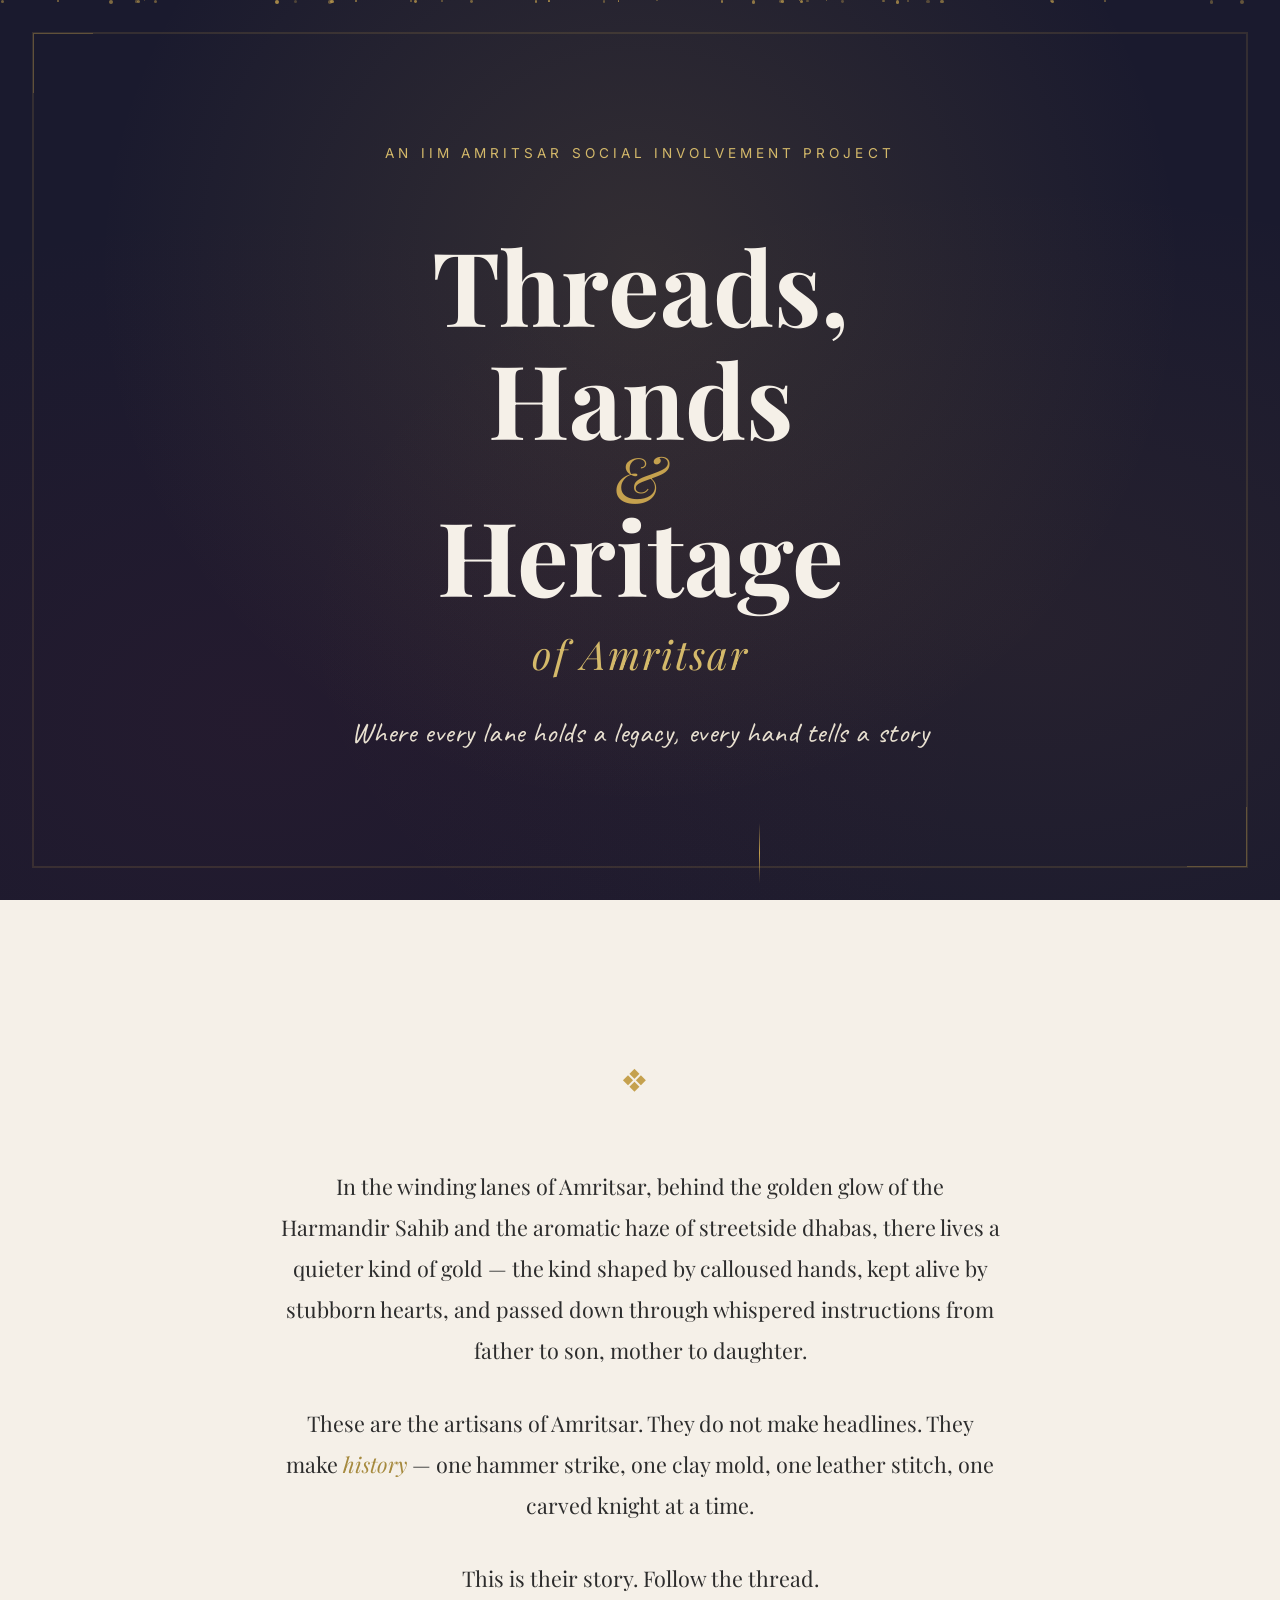
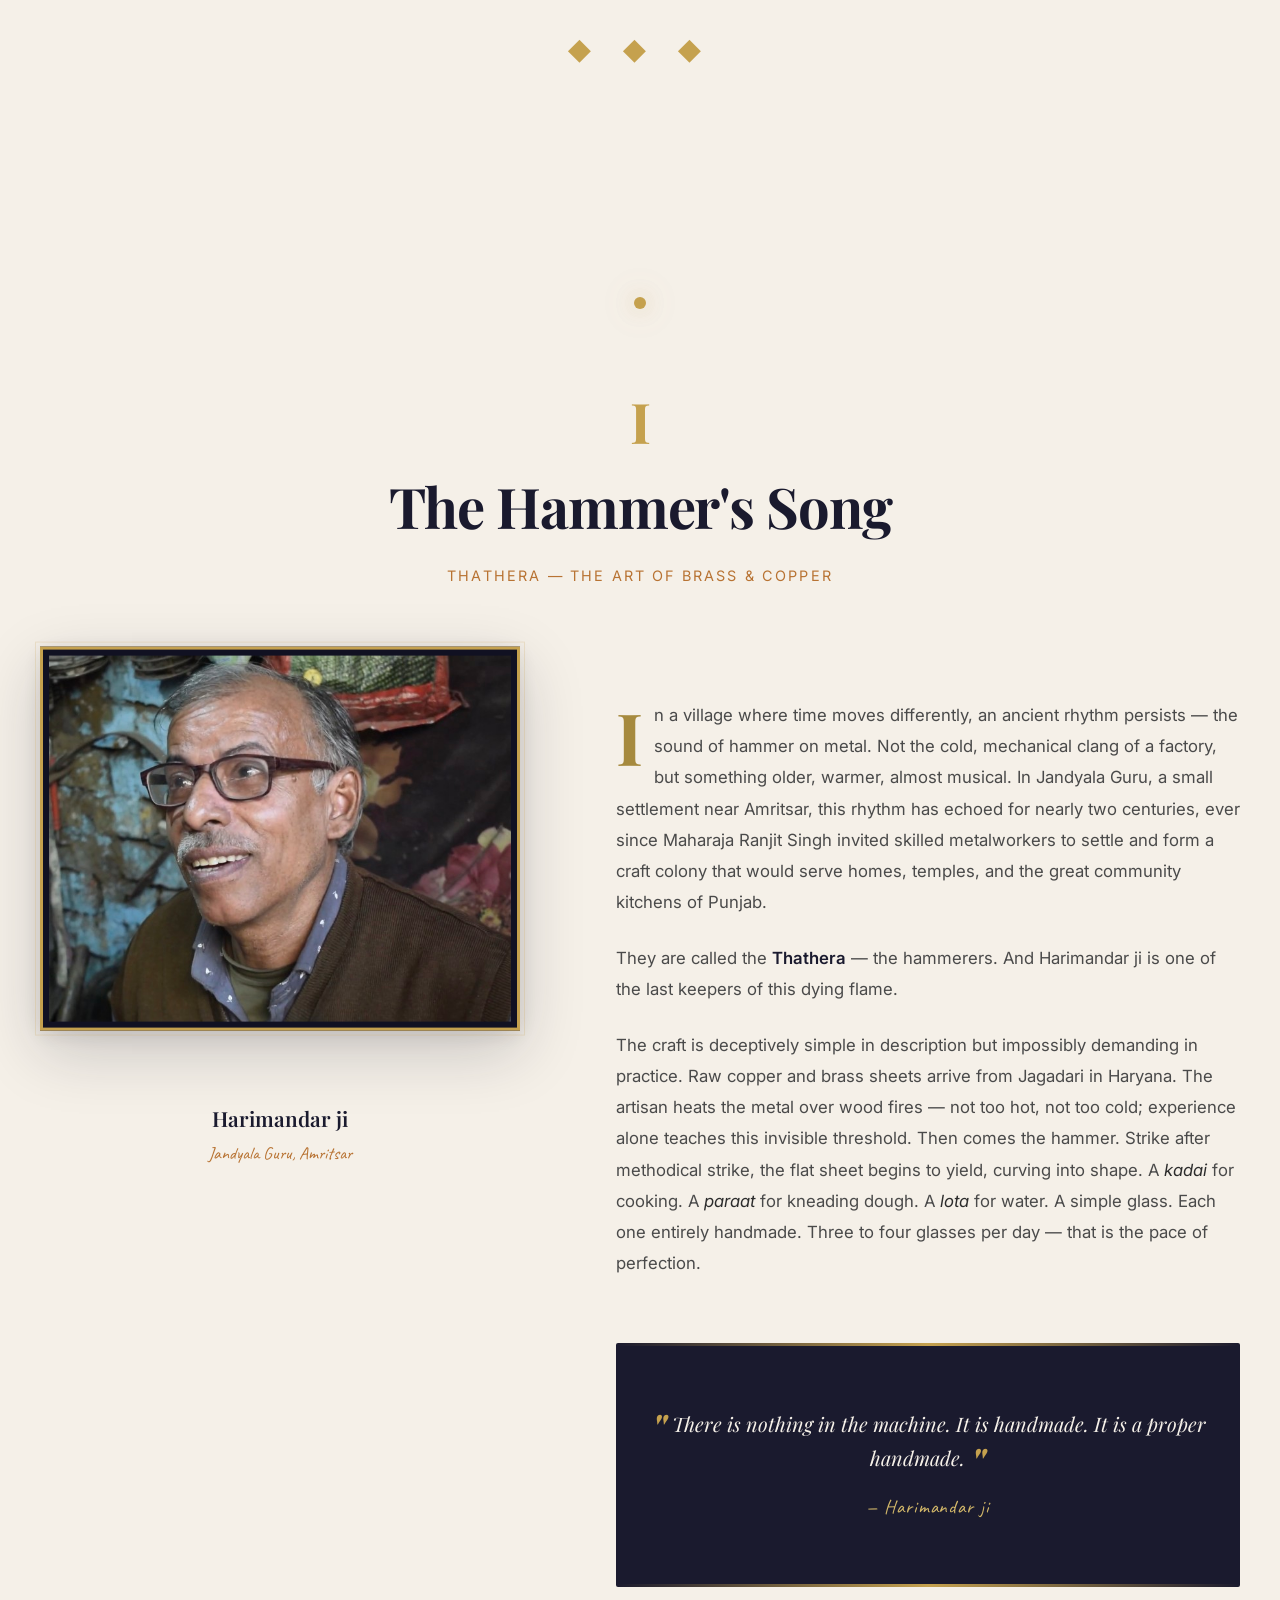
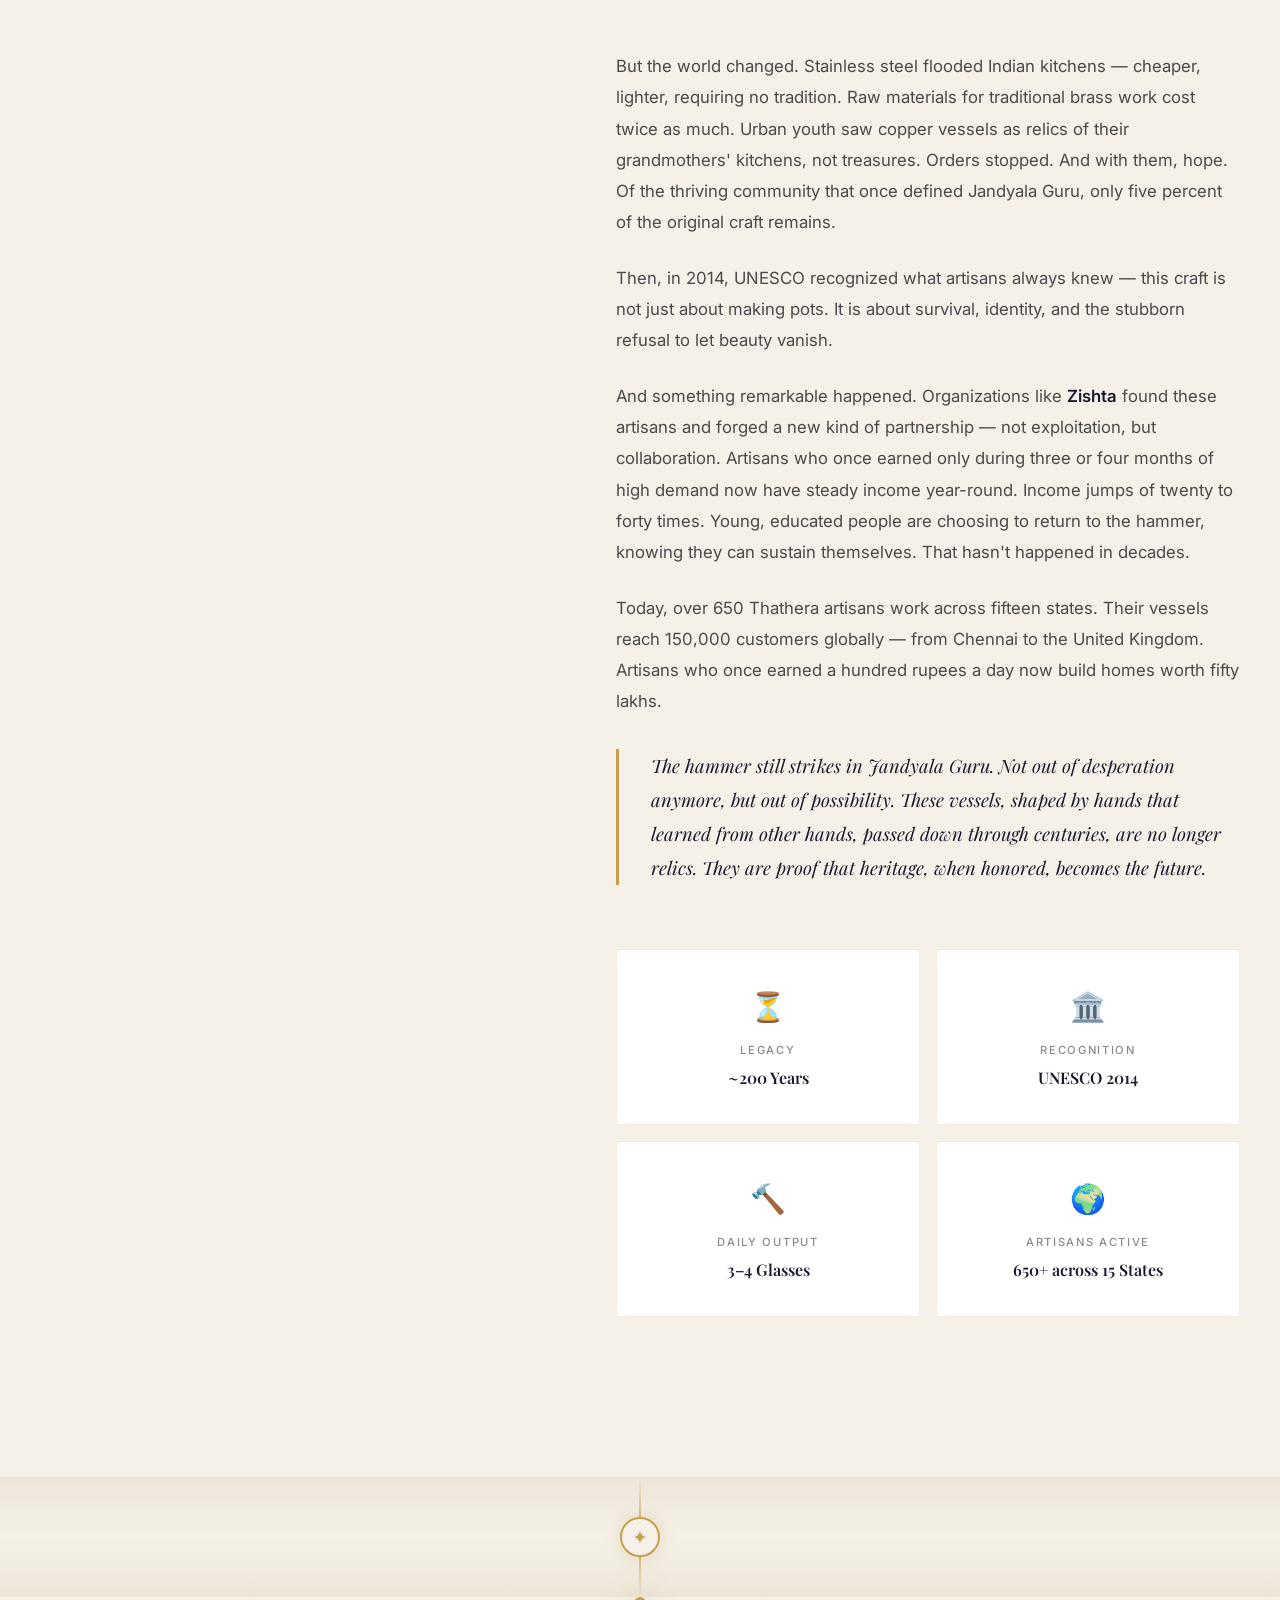
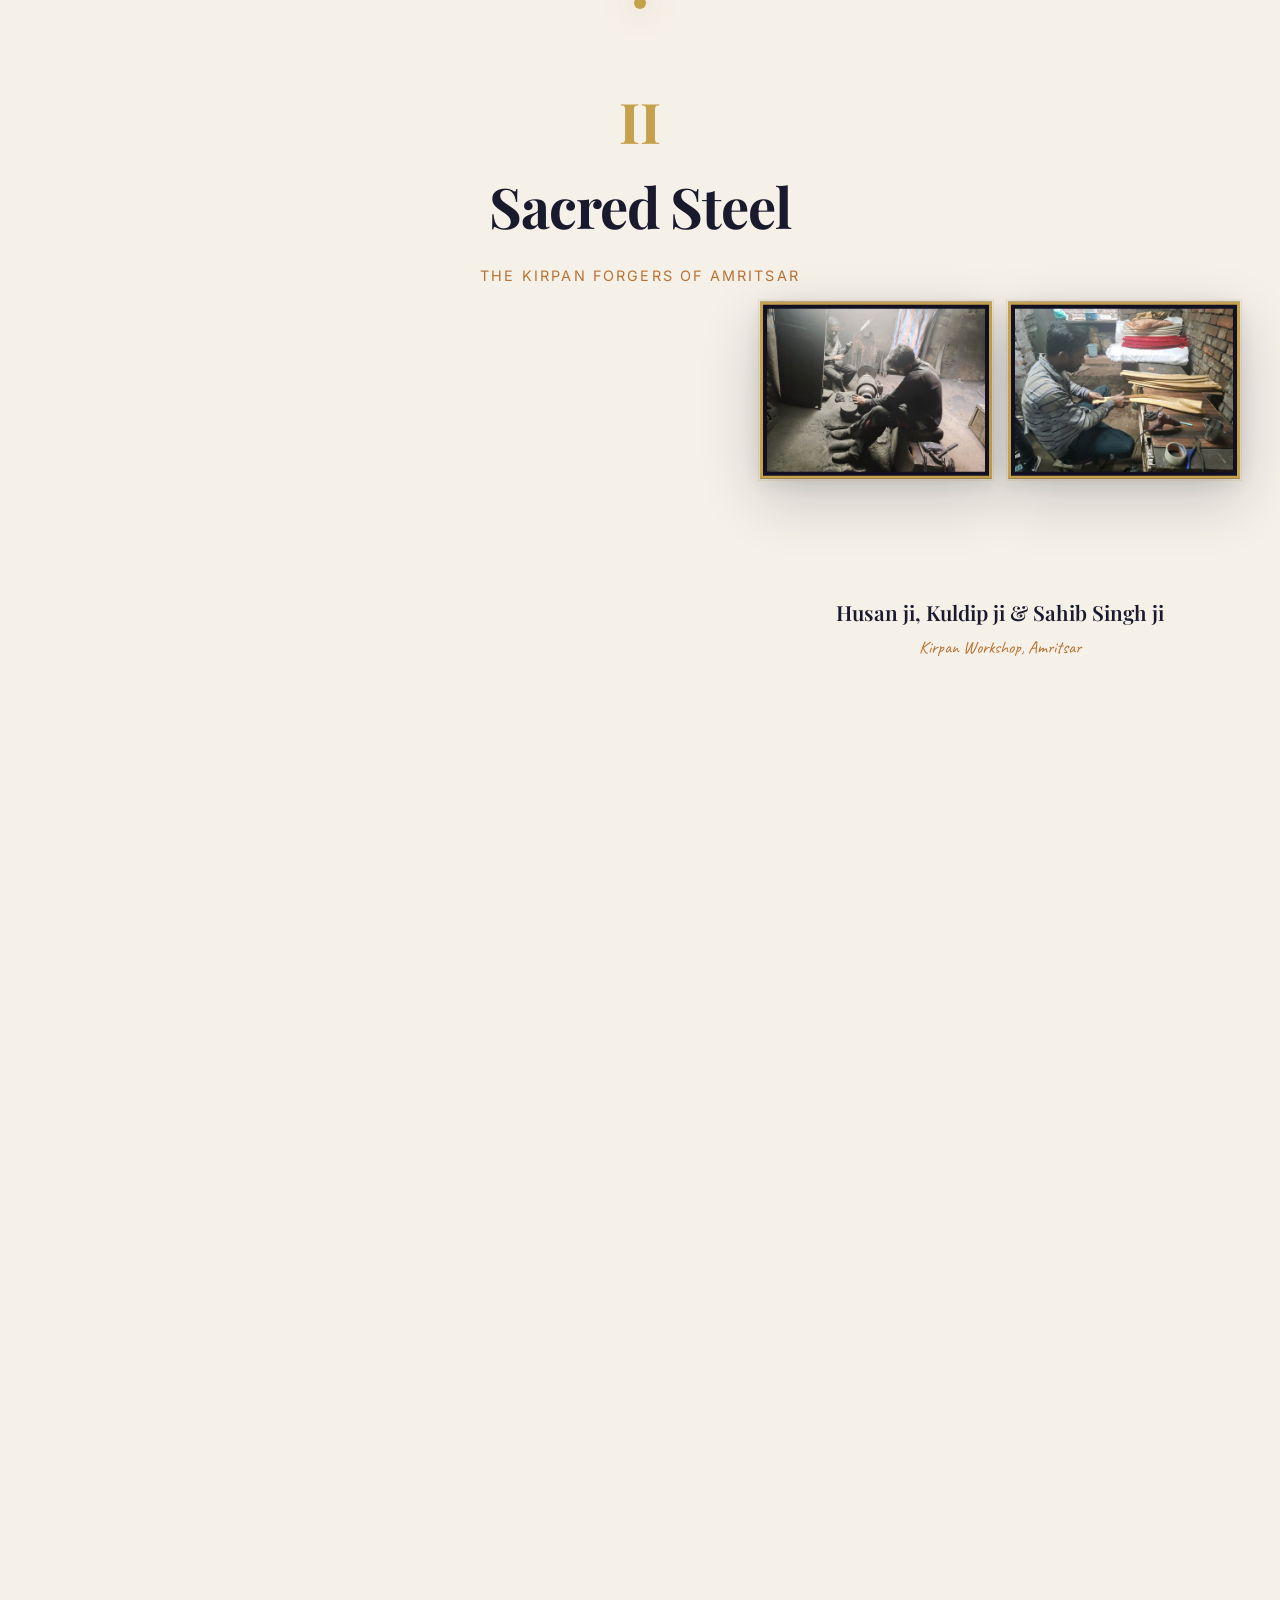
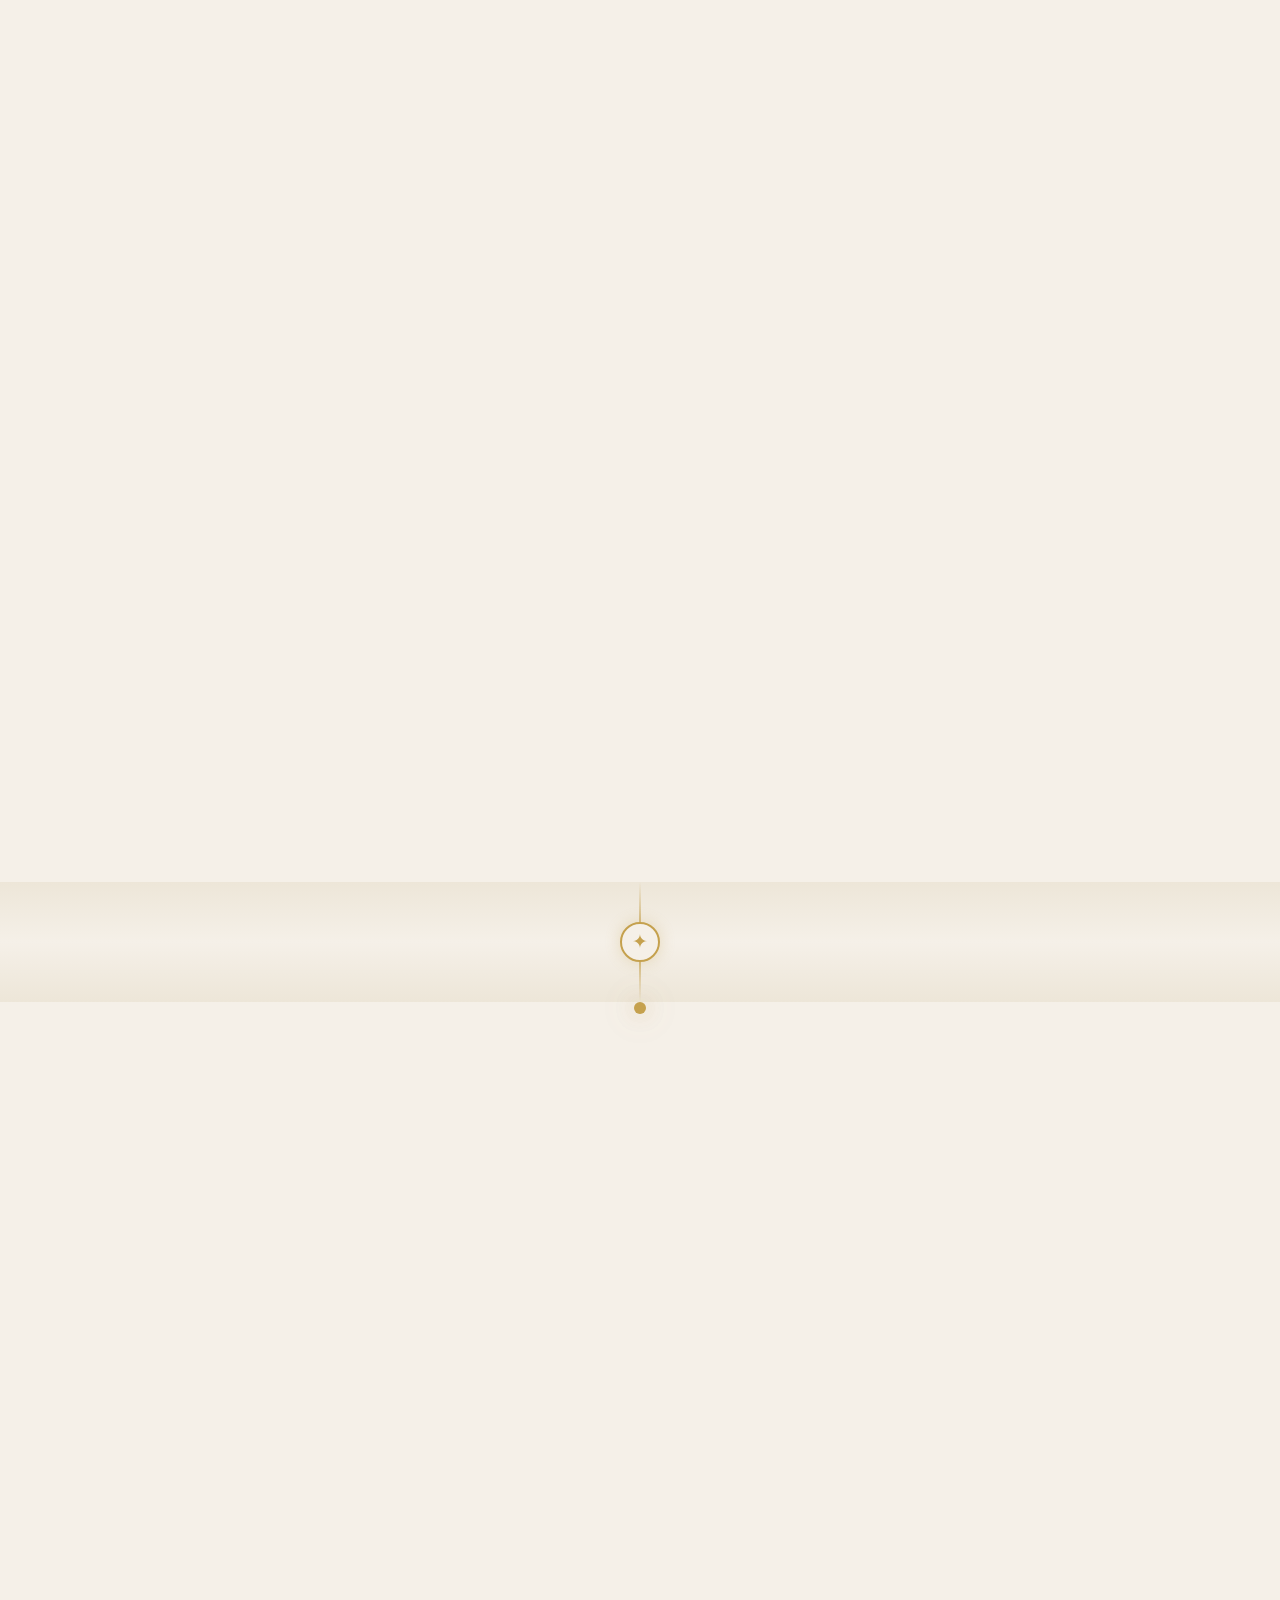
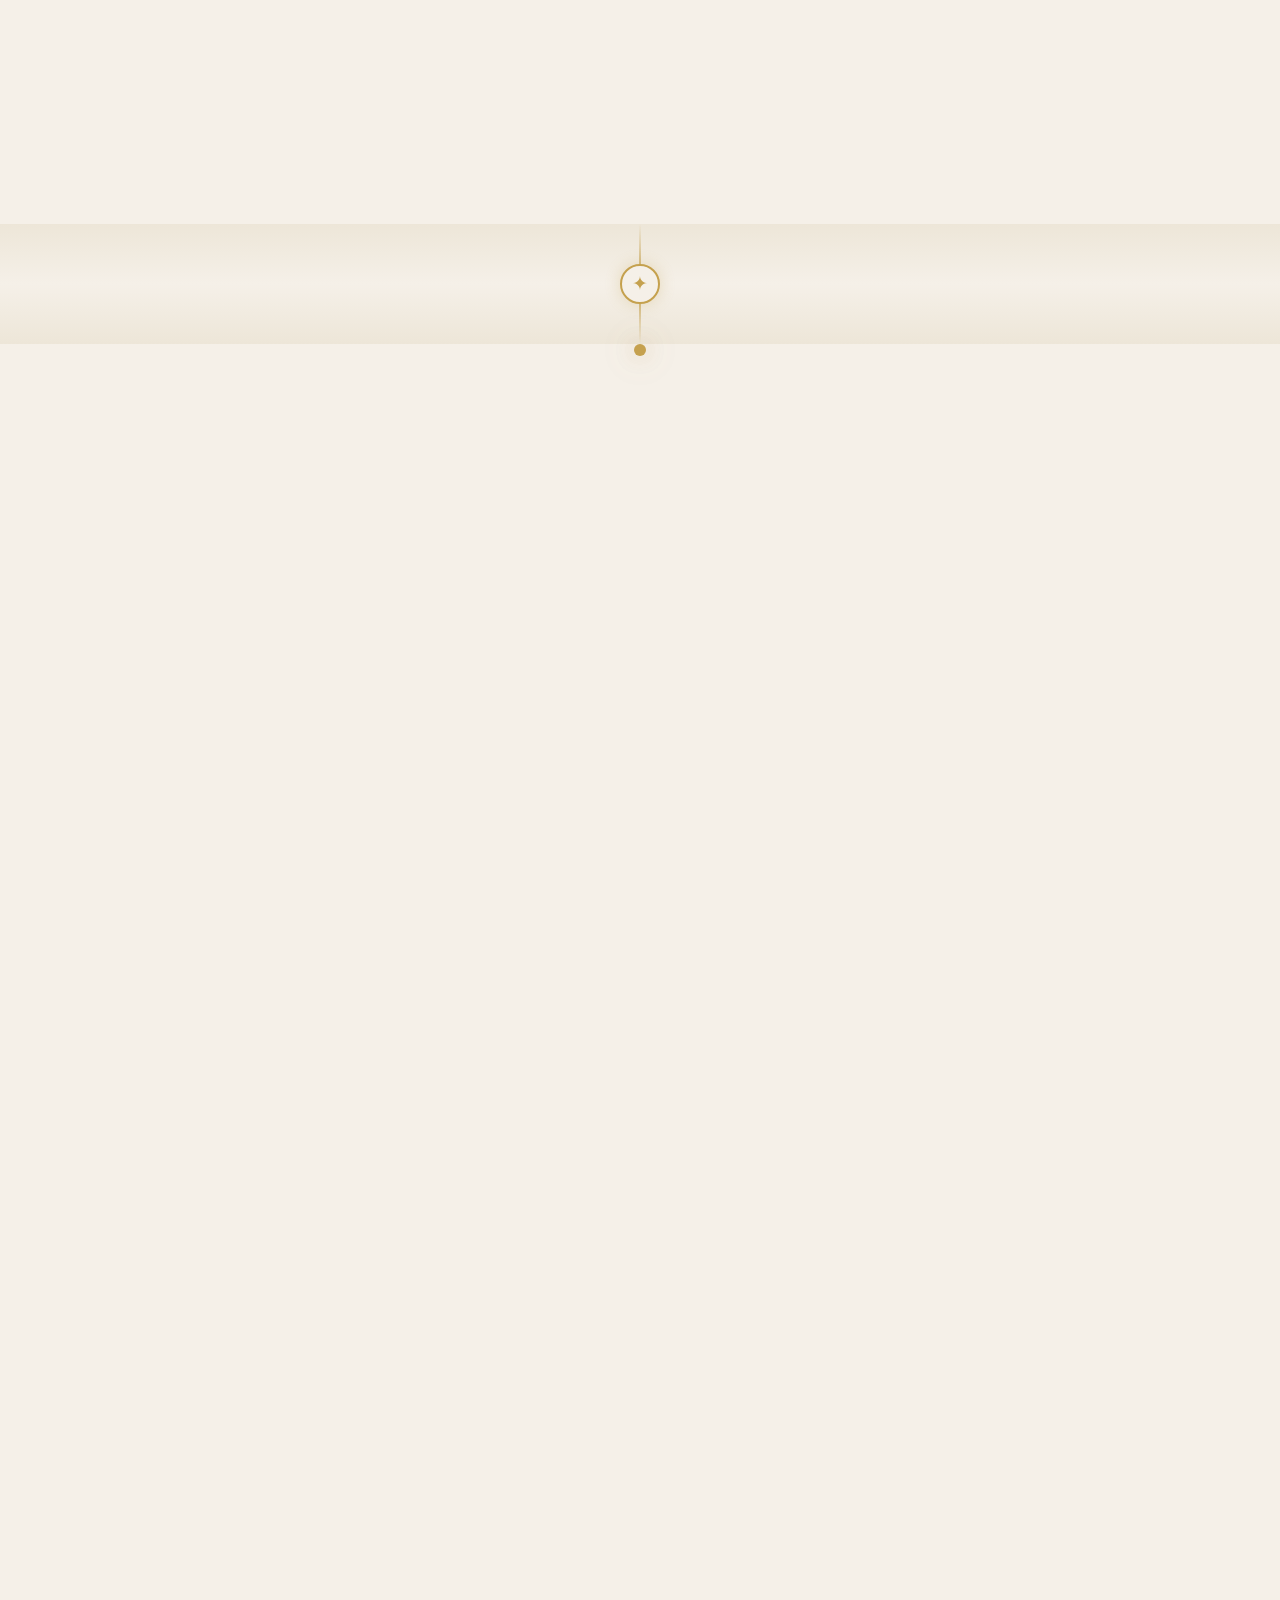
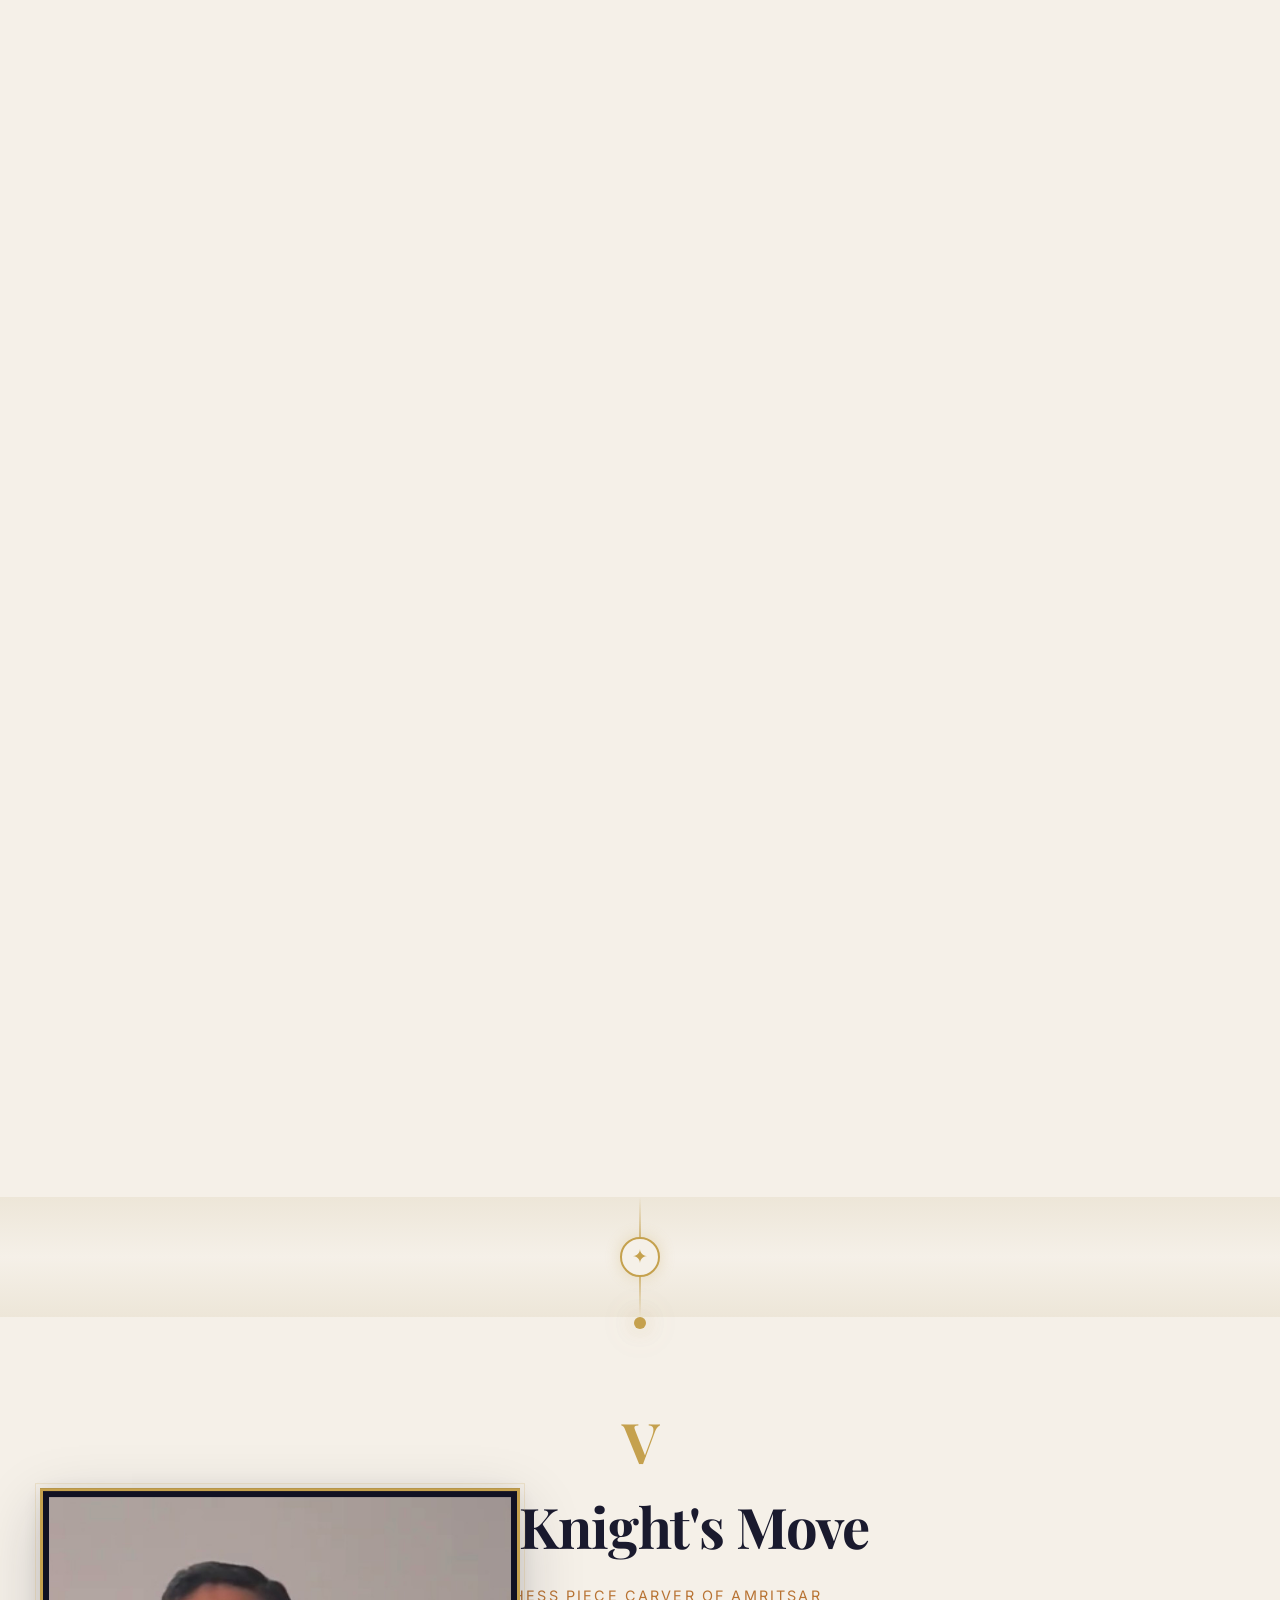
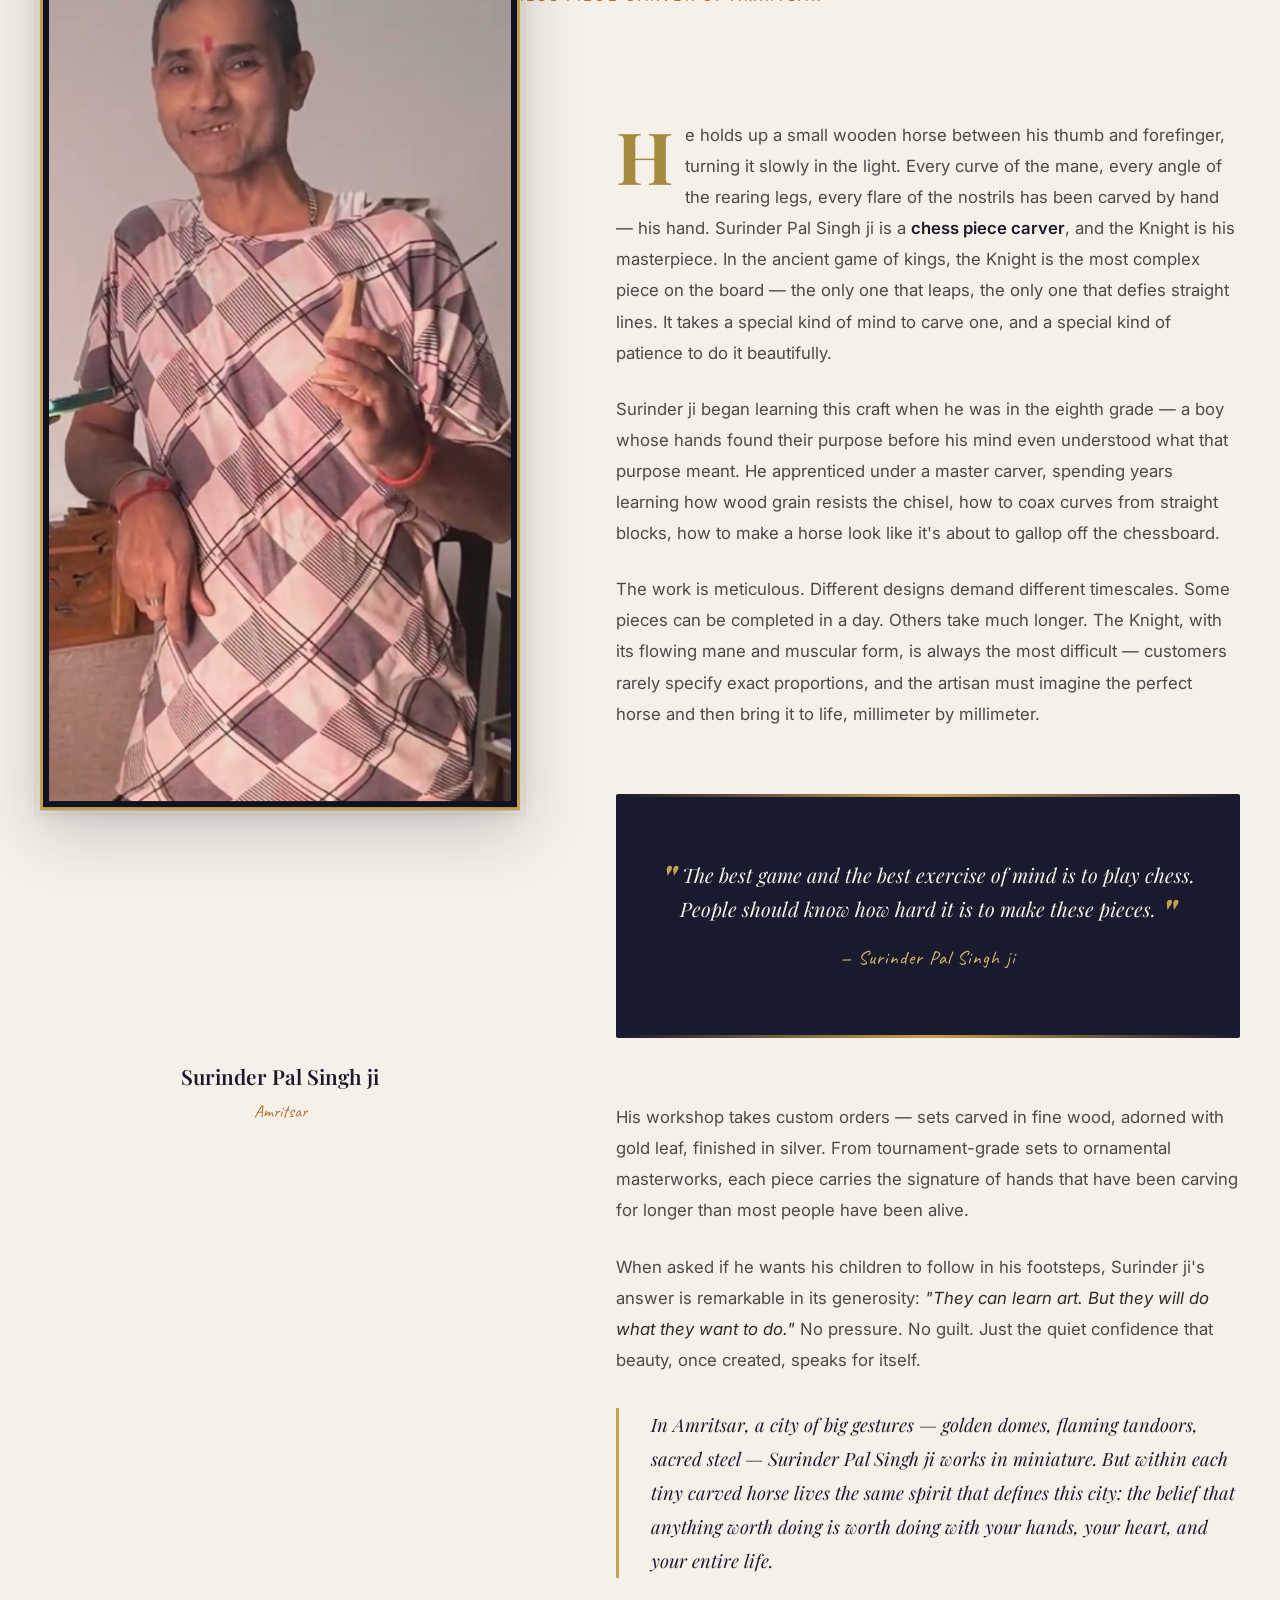
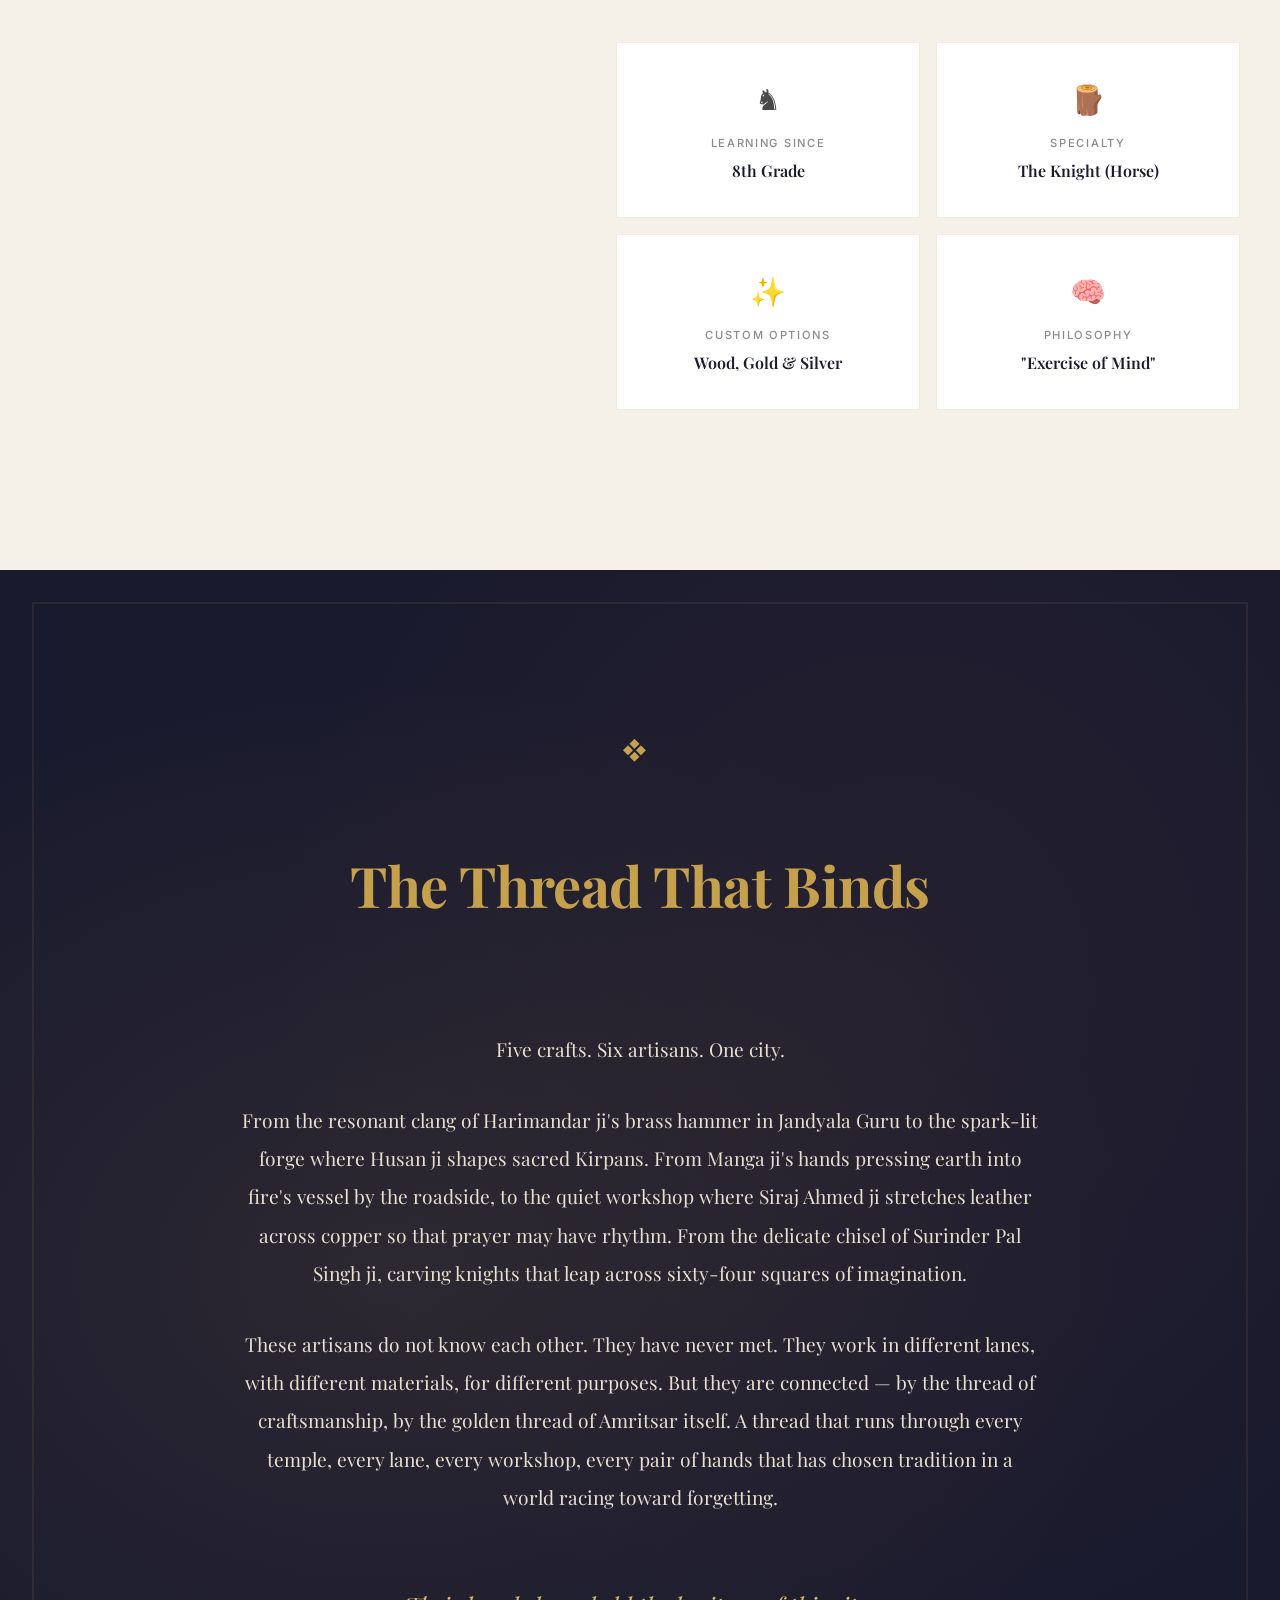
==== website/index.html @ 39ef02e5 "first commit" ====
<!DOCTYPE html>
<html lang="en">
<head>
    <meta charset="UTF-8">
    <meta name="viewport" content="width=device-width, initial-scale=1.0">
    <title>Threads, Hands & Heritage of Amritsar</title>
    <link rel="preconnect" href="https://fonts.googleapis.com">
    <link rel="preconnect" href="https://fonts.gstatic.com" crossorigin>
    <link href="https://fonts.googleapis.com/css2?family=Playfair+Display:ital,wght@0,400;0,600;0,700;0,800;1,400;1,600&family=Inter:wght@300;400;500;600&family=Caveat:wght@400;500;600&display=swap" rel="stylesheet">
    <link rel="stylesheet" href="styles.css">
</head>
<body>

    <!-- ============================================ -->
    <!-- GOLDEN THREAD SVG — Connects All Sections    -->
    <!-- ============================================ -->
    <svg class="golden-thread" id="goldenThread" aria-hidden="true">
        <defs>
            <linearGradient id="threadGradient" x1="0%" y1="0%" x2="0%" y2="100%">
                <stop offset="0%" style="stop-color:#C5A14E;stop-opacity:0" />
                <stop offset="10%" style="stop-color:#C5A14E;stop-opacity:1" />
                <stop offset="90%" style="stop-color:#C5A14E;stop-opacity:1" />
                <stop offset="100%" style="stop-color:#C5A14E;stop-opacity:0" />
            </linearGradient>
            <filter id="threadGlow">
                <feGaussianBlur stdDeviation="2" result="blur"/>
                <feMerge>
                    <feMergeNode in="blur"/>
                    <feMergeNode in="SourceGraphic"/>
                </feMerge>
            </filter>
        </defs>
        <path id="threadPath" fill="none" stroke="url(#threadGradient)" stroke-width="2" filter="url(#threadGlow)" />
    </svg>

    <!-- ============================================ -->
    <!-- HERO SECTION                                  -->
    <!-- ============================================ -->
    <section class="hero" id="hero">
        <div class="hero-particles" id="heroParticles"></div>
        <div class="hero-overlay"></div>
        <div class="hero-content">
            <div class="hero-subtitle-top reveal-up">An IIM Amritsar Social Involvement Project</div>
            <h1 class="hero-title">
                <span class="title-line reveal-up" style="--delay: 0.2s">Threads,</span>
                <span class="title-line reveal-up" style="--delay: 0.4s">Hands</span>
                <span class="title-amp reveal-up" style="--delay: 0.5s">&</span>
                <span class="title-line reveal-up" style="--delay: 0.6s">Heritage</span>
                <span class="title-of reveal-up" style="--delay: 0.8s">of Amritsar</span>
            </h1>
            <div class="hero-tagline reveal-up" style="--delay: 1s">
                Where every lane holds a legacy, every hand tells a story
            </div>
            <div class="scroll-indicator reveal-up" style="--delay: 1.4s">
                <div class="scroll-line"></div>
                <span>Scroll to begin the journey</span>
            </div>
        </div>
    </section>

    <!-- ============================================ -->
    <!-- INTRODUCTION                                  -->
    <!-- ============================================ -->
    <section class="intro-section" id="intro">
        <div class="intro-container">
            <div class="intro-ornament">❖</div>
            <p class="intro-text reveal-up">
                In the winding lanes of Amritsar, behind the golden glow of the Harmandir Sahib and the aromatic haze of streetside dhabas, there lives a quieter kind of gold — the kind shaped by calloused hands, kept alive by stubborn hearts, and passed down through whispered instructions from father to son, mother to daughter.
            </p>
            <p class="intro-text reveal-up" style="--delay: 0.2s">
                These are the artisans of Amritsar. They do not make headlines. They make <em>history</em> — one hammer strike, one clay mold, one leather stitch, one carved knight at a time.
            </p>
            <p class="intro-text reveal-up" style="--delay: 0.4s">
                This is their story. Follow the thread.
            </p>
            <div class="intro-ornament reveal-up" style="--delay: 0.6s">◆ ◆ ◆</div>
        </div>
    </section>

    <!-- ============================================ -->
    <!-- ARTISAN 1: HARIMANDAR JI — THE THATHERA      -->
    <!-- ============================================ -->
    <section class="artisan-section" id="harimandar" data-artisan="1">
        <div class="artisan-thread-node"></div>
        
        <div class="artisan-header">
            <div class="artisan-number reveal-up">I</div>
            <h2 class="artisan-craft-title reveal-up">The Hammer's Song</h2>
            <div class="artisan-craft-subtitle reveal-up">Thathera — The Art of Brass & Copper</div>
        </div>

        <div class="artisan-body">
            <div class="artisan-photo-container reveal-left">
                <div class="photo-frame">
                    <img src="images/Harimandar ji.jpeg" alt="Harimandar ji, Thathera artisan of Jandyala Guru" class="artisan-photo" loading="lazy">
                </div>
                <div class="photo-caption">
                    <span class="caption-name">Harimandar ji</span>
                    <span class="caption-location">Jandyala Guru, Amritsar</span>
                </div>
            </div>
            
            <div class="artisan-story reveal-right">
                <div class="story-text">
                    <p class="story-drop-cap">
                        In a village where time moves differently, an ancient rhythm persists — the sound of hammer on metal. Not the cold, mechanical clang of a factory, but something older, warmer, almost musical. In Jandyala Guru, a small settlement near Amritsar, this rhythm has echoed for nearly two centuries, ever since Maharaja Ranjit Singh invited skilled metalworkers to settle and form a craft colony that would serve homes, temples, and the great community kitchens of Punjab.
                    </p>
                    <p>
                        They are called the <strong>Thathera</strong> — the hammerers. And Harimandar ji is one of the last keepers of this dying flame.
                    </p>
                    <p>
                        The craft is deceptively simple in description but impossibly demanding in practice. Raw copper and brass sheets arrive from Jagadari in Haryana. The artisan heats the metal over wood fires — not too hot, not too cold; experience alone teaches this invisible threshold. Then comes the hammer. Strike after methodical strike, the flat sheet begins to yield, curving into shape. A <em>kadai</em> for cooking. A <em>paraat</em> for kneading dough. A <em>lota</em> for water. A simple glass. Each one entirely handmade. Three to four glasses per day — that is the pace of perfection.
                    </p>
                    
                    <blockquote class="artisan-quote">
                        <span class="quote-mark">"</span>
                        There is nothing in the machine. It is handmade. It is a proper handmade.
                        <span class="quote-mark">"</span>
                        <cite>— Harimandar ji</cite>
                    </blockquote>

                    <p>
                        But the world changed. Stainless steel flooded Indian kitchens — cheaper, lighter, requiring no tradition. Raw materials for traditional brass work cost twice as much. Urban youth saw copper vessels as relics of their grandmothers' kitchens, not treasures. Orders stopped. And with them, hope. Of the thriving community that once defined Jandyala Guru, only five percent of the original craft remains.
                    </p>
                    <p>
                        Then, in 2014, UNESCO recognized what artisans always knew — this craft is not just about making pots. It is about survival, identity, and the stubborn refusal to let beauty vanish.
                    </p>
                    <p>
                        And something remarkable happened. Organizations like <strong>Zishta</strong> found these artisans and forged a new kind of partnership — not exploitation, but collaboration. Artisans who once earned only during three or four months of high demand now have steady income year-round. Income jumps of twenty to forty times. Young, educated people are choosing to return to the hammer, knowing they can sustain themselves. That hasn't happened in decades.
                    </p>
                    <p>
                        Today, over 650 Thathera artisans work across fifteen states. Their vessels reach 150,000 customers globally — from Chennai to the United Kingdom. Artisans who once earned a hundred rupees a day now build homes worth fifty lakhs.
                    </p>
                    <p class="story-emphasis">
                        The hammer still strikes in Jandyala Guru. Not out of desperation anymore, but out of possibility. These vessels, shaped by hands that learned from other hands, passed down through centuries, are no longer relics. They are proof that heritage, when honored, becomes the future.
                    </p>
                </div>

                <div class="craft-details">
                    <div class="detail-card">
                        <div class="detail-icon">⏳</div>
                        <div class="detail-label">Legacy</div>
                        <div class="detail-value">~200 Years</div>
                    </div>
                    <div class="detail-card">
                        <div class="detail-icon">🏛️</div>
                        <div class="detail-label">Recognition</div>
                        <div class="detail-value">UNESCO 2014</div>
                    </div>
                    <div class="detail-card">
                        <div class="detail-icon">🔨</div>
                        <div class="detail-label">Daily Output</div>
                        <div class="detail-value">3–4 Glasses</div>
                    </div>
                    <div class="detail-card">
                        <div class="detail-icon">🌍</div>
                        <div class="detail-label">Artisans Active</div>
                        <div class="detail-value">650+ across 15 States</div>
                    </div>
                </div>
            </div>
        </div>
    </section>

    <!-- ============================================ -->
    <!-- THREAD DIVIDER                                -->
    <!-- ============================================ -->
    <div class="thread-divider">
        <div class="thread-ornament">✦</div>
    </div>

    <!-- ============================================ -->
    <!-- ARTISAN 2: KIRPAN MAKERS                      -->
    <!-- ============================================ -->
    <section class="artisan-section artisan-reverse" id="kirpan" data-artisan="2">
        <div class="artisan-thread-node"></div>
        
        <div class="artisan-header">
            <div class="artisan-number reveal-up">II</div>
            <h2 class="artisan-craft-title reveal-up">Sacred Steel</h2>
            <div class="artisan-craft-subtitle reveal-up">The Kirpan Forgers of Amritsar</div>
        </div>

        <div class="artisan-body">
            <div class="artisan-photo-container reveal-right">
                <div class="photo-frame-group">
                    <div class="photo-frame photo-frame-dual">
                        <img src="images/Husan ji and Kuldip ji.jpeg" alt="Husan ji and Kuldip ji forging kirpans in their workshop" class="artisan-photo" loading="lazy">
                    </div>
                    <div class="photo-frame photo-frame-dual">
                        <img src="images/Sahib Singh ji.jpeg" alt="Sahib Singh ji crafting kirpan sheaths" class="artisan-photo" loading="lazy">
                    </div>
                </div>
                <div class="photo-caption">
                    <span class="caption-name">Husan ji, Kuldip ji & Sahib Singh ji</span>
                    <span class="caption-location">Kirpan Workshop, Amritsar</span>
                </div>
            </div>
            
            <div class="artisan-story reveal-left">
                <div class="story-text">
                    <p class="story-drop-cap">
                        In a dimly lit workshop in the heart of Amritsar, sparks shower like tiny constellations as iron meets grinding wheel. The air is thick with the scent of hot metal and machine oil. This is no ordinary forge. This is where faith takes physical form — where raw iron is transformed into the Kirpan, the sacred blade that every baptized Sikh carries as one of the five articles of faith.
                    </p>
                    <p>
                        Husan ji sits at the back of the workshop, hands darkened by seven decades of metalwork. He started around 1950, learning from his brother-in-law, and never stopped. Beside him, a younger pair of hands — <strong>Kuldip ji</strong> — works the grinding wheel with practiced ease. In an adjoining room, <strong>Sahib Singh ji</strong> carefully measures and cuts golden fabric, preparing the ornate sheaths that will house these sacred blades.
                    </p>
                    <p>
                        A single Kirpan passes through eight to ten pairs of hands before it is complete. The iron is cut, then washed of its dark oxide coating, then shaped, then processed — ten to twelve times — each step demanding a different skill. One person cuts. Another grinds. Another polishes. Another fits the handle. Another crafts the sheath. It is an assembly of artistry, where every hand matters and no machine can replicate the soul of the work.
                    </p>
                    
                    <blockquote class="artisan-quote">
                        <span class="quote-mark">"</span>
                        It passes through 8 to 10 hands. It is handcrafted. There is nothing that the machine can give you that these hands cannot.
                        <span class="quote-mark">"</span>
                        <cite>— Husan ji</cite>
                    </blockquote>

                    <p>
                        The range is staggering — from simple Kirpans starting at ₹250 meant for daily wear, to masterworks costing one to two lakh rupees, adorned with gold and silver, destined for weddings, gurudwaras, and temple ceremonies. Containers of their work ship to America and Canada, carrying Amritsar's sacred craft across oceans.
                    </p>
                    <p>
                        But Husan ji's eyes dim when he speaks of the future. <em>"The new generation is getting dark,"</em> he says — meaning they are moving away, choosing other paths. The old craftsmen still walk this road, but fewer footsteps follow. When asked if this is the last generation of hand-forged Kirpans, he pauses, then nods slowly.
                    </p>
                    <p class="story-emphasis">
                        Machinery will come, he concedes. It already has for some. But a machine-made Kirpan and a hand-forged one — they are not the same thing. One is a product. The other carries seventy years of prayer in every stroke.
                    </p>
                </div>

                <div class="craft-details">
                    <div class="detail-card">
                        <div class="detail-icon">⚔️</div>
                        <div class="detail-label">Legacy</div>
                        <div class="detail-value">70+ Years</div>
                    </div>
                    <div class="detail-card">
                        <div class="detail-icon">🤲</div>
                        <div class="detail-label">Hands per Piece</div>
                        <div class="detail-value">8–10 Artisans</div>
                    </div>
                    <div class="detail-card">
                        <div class="detail-icon">🌐</div>
                        <div class="detail-label">Exports</div>
                        <div class="detail-value">USA, Canada & Beyond</div>
                    </div>
                    <div class="detail-card">
                        <div class="detail-icon">💰</div>
                        <div class="detail-label">Price Range</div>
                        <div class="detail-value">₹250 – ₹2,00,000</div>
                    </div>
                </div>
            </div>
        </div>
    </section>

    <!-- ============================================ -->
    <!-- THREAD DIVIDER                                -->
    <!-- ============================================ -->
    <div class="thread-divider">
        <div class="thread-ornament">✦</div>
    </div>

    <!-- ============================================ -->
    <!-- ARTISAN 3: MANGA JI — THE TANDOOR MAKER      -->
    <!-- ============================================ -->
    <section class="artisan-section" id="manga" data-artisan="3">
        <div class="artisan-thread-node"></div>
        
        <div class="artisan-header">
            <div class="artisan-number reveal-up">III</div>
            <h2 class="artisan-craft-title reveal-up">Fire & Clay</h2>
            <div class="artisan-craft-subtitle reveal-up">The Tandoor Maker — A Partition Legacy</div>
        </div>

        <div class="artisan-body">
            <div class="artisan-photo-container reveal-left">
                <div class="photo-frame">
                    <img src="images/Manga ji.jpeg" alt="Manga ji shaping a clay tandoor by the roadside, wearing a red turban" class="artisan-photo" loading="lazy">
                </div>
                <div class="photo-caption">
                    <span class="caption-name">Manga ji</span>
                    <span class="caption-location">Roadside Workshop, Amritsar</span>
                </div>
            </div>
            
            <div class="artisan-story reveal-right">
                <div class="story-text">
                    <p class="story-drop-cap">
                        By the roadside in Amritsar, beneath the canopy of a banyan tree, a man in a crimson turban presses his palms into wet clay. He doesn't use a wheel. He doesn't use a mold. He uses his hands, his memory, and the weight of a story that stretches back across the most painful border in modern history.
                    </p>
                    <p>
                        Manga ji makes <strong>tandoors</strong> — the great clay ovens that are the beating heart of Punjabi cuisine. Every naan, every roti, every tandoori chicken that has ever made a traveler weep with joy was born inside a vessel like the one taking shape beneath his weathered hands.
                    </p>
                    <p>
                        But Manga ji's story begins not in Amritsar, but across the border — in Pakistan. His family brought this craft during the great migration of Partition, carrying nothing but their skills and their survival. His grandmother made tandoors. His mother made tandoors. And now, Manga ji makes tandoors. Three generations of hands shaping fire's home from the earth itself.
                    </p>
                    
                    <blockquote class="artisan-quote">
                        <span class="quote-mark">"</span>
                        My grandmother used to make it, my mother used to make it, and I make it. We have been making tandoors from Pakistan to India.
                        <span class="quote-mark">"</span>
                        <cite>— Manga ji</cite>
                    </blockquote>

                    <p>
                        The process is elemental — almost prehistoric in its simplicity. Clay, water, hands, and fire. He kneads the earth like dough, coiling it upward, smoothing it outward, creating a vessel that must withstand temperatures that would crack steel. Each tandoor is different — some for restaurants, some for homes, some for the cold winter months when families gather around the earthen warmth to cook with coal and wood.
                    </p>
                    <p>
                        He sells his tandoors for as little as three hundred rupees. This is not a craft that makes a man rich. It is a craft that makes a man <em>real</em>. When asked if he has anything to say to the world, Manga ji simply smiles and says he would like people to call and ask his opinion. Not about business. Just to talk. Just to be heard.
                    </p>
                    <p class="story-emphasis">
                        In a city of gold, Manga ji works in clay. But the warmth that rises from his tandoors has fed more souls than any precious metal ever could. He is the fire-keeper, the earth-shaper, the quiet inheritor of a craft that survived the flames of Partition itself.
                    </p>
                </div>

                <div class="craft-details">
                    <div class="detail-card">
                        <div class="detail-icon">🔥</div>
                        <div class="detail-label">Legacy</div>
                        <div class="detail-value">3 Generations</div>
                    </div>
                    <div class="detail-card">
                        <div class="detail-icon">🏠</div>
                        <div class="detail-label">Origin</div>
                        <div class="detail-value">Pre-Partition Pakistan</div>
                    </div>
                    <div class="detail-card">
                        <div class="detail-icon">🏺</div>
                        <div class="detail-label">Material</div>
                        <div class="detail-value">Clay, Water & Fire</div>
                    </div>
                    <div class="detail-card">
                        <div class="detail-icon">❄️</div>
                        <div class="detail-label">Peak Season</div>
                        <div class="detail-value">Winter Months</div>
                    </div>
                </div>
            </div>
        </div>
    </section>

    <!-- ============================================ -->
    <!-- THREAD DIVIDER                                -->
    <!-- ============================================ -->
    <div class="thread-divider">
        <div class="thread-ornament">✦</div>
    </div>

    <!-- ============================================ -->
    <!-- ARTISAN 4: SIRAJ AHMED JI — TABLA MAKER       -->
    <!-- ============================================ -->
    <section class="artisan-section artisan-reverse" id="siraj" data-artisan="4">
        <div class="artisan-thread-node"></div>
        
        <div class="artisan-header">
            <div class="artisan-number reveal-up">IV</div>
            <h2 class="artisan-craft-title reveal-up">Rhythm in Leather</h2>
            <div class="artisan-craft-subtitle reveal-up">The Tabla Maker of Manna Singh Chowk</div>
        </div>

        <div class="artisan-body">
            <div class="artisan-photo-container reveal-right">
                <div class="photo-frame">
                    <img src="images/Siraj Ahmed ji.jpeg" alt="Siraj Ahmed ji, tabla maker, sitting in the old lanes of Amritsar" class="artisan-photo" loading="lazy">
                </div>
                <div class="photo-caption">
                    <span class="caption-name">Siraj Ahmed ji</span>
                    <span class="caption-location">Manna Singh Chowk, Amritsar</span>
                </div>
            </div>
            
            <div class="artisan-story reveal-left">
                <div class="story-text">
                    <p class="story-drop-cap">
                        In the narrow arteries of Amritsar's old city, where the walls lean toward each other like old friends sharing secrets, Siraj Ahmed ji sits cross-legged on a raised platform. Around him, the tools of his trade — leather hides, copper shells, iron rings, and a small hammer that has known his grip for twenty years. He is a <strong>tabla maker</strong>, and in his hands, silence is transformed into the possibility of music.
                    </p>
                    <p>
                        Siraj ji came to Amritsar from a village in Uttar Pradesh fifteen years ago, following a family tradition that stretches back through his father, his elder brother, and his grandfather. The craft is in the blood — a hereditary knowledge of how to stretch goatskin over a copper shell, how to apply the syahi (the black paste that gives tabla its distinctive voice), how to tune the straps until the drum sings.
                    </p>
                    <p>
                        Everything is made of leather, he explains. The drum heads, the straps, the bindings. But the shells — they are metal. Brass for one tone. Copper for another. Iron for weight. Steel for brightness. Each combination produces a different voice, and Siraj ji knows them all. He makes professional-grade tabla — the kind that renowned <em>ragis</em> and classical musicians seek out.
                    </p>
                    
                    <blockquote class="artisan-quote">
                        <span class="quote-mark">"</span>
                        I work as an artist. I don't make it so quickly. There is a difference between making a tabla and <em>making</em> a tabla.
                        <span class="quote-mark">"</span>
                        <cite>— Siraj Ahmed ji</cite>
                    </blockquote>

                    <p>
                        A single pair takes ten to twelve days to complete. He does not rush. He does not take shortcuts. When asked about competition from cheaper, readymade tablas flooding the market, he is philosophical: <em>"Handmade work takes more cost. But the product is very good."</em> He knows the difference between a drum that plays and a drum that <em>speaks</em>.
                    </p>
                    <p>
                        His work has graced Punjabi University. His address at Manna Singh Chowk is whispered among musicians like a well-kept secret. And when asked about the future, Siraj Ahmed ji is serene: <em>"This generation will keep on going. This work will not stop until we get the leather."</em>
                    </p>
                    <p class="story-emphasis">
                        In a city where the sacred hymns of the Harmandir Sahib float over the waters of the Sarovar every dawn, someone must make the instruments that carry devotion. Siraj Ahmed ji is that someone — a Muslim artisan in a Sikh holy city, crafting the drums that make prayer audible. In his workshop, faith has no religion. It only has rhythm.
                    </p>
                </div>

                <div class="craft-details">
                    <div class="detail-card">
                        <div class="detail-icon">🥁</div>
                        <div class="detail-label">Experience</div>
                        <div class="detail-value">20 Years</div>
                    </div>
                    <div class="detail-card">
                        <div class="detail-icon">🎵</div>
                        <div class="detail-label">Time per Pair</div>
                        <div class="detail-value">10–12 Days</div>
                    </div>
                    <div class="detail-card">
                        <div class="detail-icon">📍</div>
                        <div class="detail-label">Workshop</div>
                        <div class="detail-value">Manna Singh Chowk</div>
                    </div>
                    <div class="detail-card">
                        <div class="detail-icon">🎶</div>
                        <div class="detail-label">Materials</div>
                        <div class="detail-value">Leather, Brass, Copper</div>
                    </div>
                </div>
            </div>
        </div>
    </section>

    <!-- ============================================ -->
    <!-- THREAD DIVIDER                                -->
    <!-- ============================================ -->
    <div class="thread-divider">
        <div class="thread-ornament">✦</div>
    </div>

    <!-- ============================================ -->
    <!-- ARTISAN 5: SURINDER PAL SINGH JI — CHESS      -->
    <!-- ============================================ -->
    <section class="artisan-section" id="surinder" data-artisan="5">
        <div class="artisan-thread-node"></div>
        
        <div class="artisan-header">
            <div class="artisan-number reveal-up">V</div>
            <h2 class="artisan-craft-title reveal-up">The Knight's Move</h2>
            <div class="artisan-craft-subtitle reveal-up">The Chess Piece Carver of Amritsar</div>
        </div>

        <div class="artisan-body">
            <div class="artisan-photo-container reveal-left">
                <div class="photo-frame">
                    <img src="images/Surinder Pal Singh ji.jpeg" alt="Surinder Pal Singh ji smiling and holding a hand-carved chess piece" class="artisan-photo" loading="lazy">
                </div>
                <div class="photo-caption">
                    <span class="caption-name">Surinder Pal Singh ji</span>
                    <span class="caption-location">Amritsar</span>
                </div>
            </div>
            
            <div class="artisan-story reveal-right">
                <div class="story-text">
                    <p class="story-drop-cap">
                        He holds up a small wooden horse between his thumb and forefinger, turning it slowly in the light. Every curve of the mane, every angle of the rearing legs, every flare of the nostrils has been carved by hand — his hand. Surinder Pal Singh ji is a <strong>chess piece carver</strong>, and the Knight is his masterpiece. In the ancient game of kings, the Knight is the most complex piece on the board — the only one that leaps, the only one that defies straight lines. It takes a special kind of mind to carve one, and a special kind of patience to do it beautifully.
                    </p>
                    <p>
                        Surinder ji began learning this craft when he was in the eighth grade — a boy whose hands found their purpose before his mind even understood what that purpose meant. He apprenticed under a master carver, spending years learning how wood grain resists the chisel, how to coax curves from straight blocks, how to make a horse look like it's about to gallop off the chessboard.
                    </p>
                    <p>
                        The work is meticulous. Different designs demand different timescales. Some pieces can be completed in a day. Others take much longer. The Knight, with its flowing mane and muscular form, is always the most difficult — customers rarely specify exact proportions, and the artisan must imagine the perfect horse and then bring it to life, millimeter by millimeter.
                    </p>
                    
                    <blockquote class="artisan-quote">
                        <span class="quote-mark">"</span>
                        The best game and the best exercise of mind is to play chess. People should know how hard it is to make these pieces.
                        <span class="quote-mark">"</span>
                        <cite>— Surinder Pal Singh ji</cite>
                    </blockquote>

                    <p>
                        His workshop takes custom orders — sets carved in fine wood, adorned with gold leaf, finished in silver. From tournament-grade sets to ornamental masterworks, each piece carries the signature of hands that have been carving for longer than most people have been alive.
                    </p>
                    <p>
                        When asked if he wants his children to follow in his footsteps, Surinder ji's answer is remarkable in its generosity: <em>"They can learn art. But they will do what they want to do."</em> No pressure. No guilt. Just the quiet confidence that beauty, once created, speaks for itself.
                    </p>
                    <p class="story-emphasis">
                        In Amritsar, a city of big gestures — golden domes, flaming tandoors, sacred steel — Surinder Pal Singh ji works in miniature. But within each tiny carved horse lives the same spirit that defines this city: the belief that anything worth doing is worth doing with your hands, your heart, and your entire life.
                    </p>
                </div>

                <div class="craft-details">
                    <div class="detail-card">
                        <div class="detail-icon">♞</div>
                        <div class="detail-label">Learning Since</div>
                        <div class="detail-value">8th Grade</div>
                    </div>
                    <div class="detail-card">
                        <div class="detail-icon">🪵</div>
                        <div class="detail-label">Specialty</div>
                        <div class="detail-value">The Knight (Horse)</div>
                    </div>
                    <div class="detail-card">
                        <div class="detail-icon">✨</div>
                        <div class="detail-label">Custom Options</div>
                        <div class="detail-value">Wood, Gold & Silver</div>
                    </div>
                    <div class="detail-card">
                        <div class="detail-icon">🧠</div>
                        <div class="detail-label">Philosophy</div>
                        <div class="detail-value">"Exercise of Mind"</div>
                    </div>
                </div>
            </div>
        </div>
    </section>

    <!-- ============================================ -->
    <!-- EPILOGUE                                      -->
    <!-- ============================================ -->
    <section class="epilogue" id="epilogue">
        <div class="epilogue-overlay"></div>
        <div class="epilogue-content">
            <div class="epilogue-ornament reveal-up">❖</div>
            <h2 class="epilogue-title reveal-up">The Thread That Binds</h2>
            <div class="epilogue-text">
                <p class="reveal-up">
                    Five crafts. Six artisans. One city.
                </p>
                <p class="reveal-up" style="--delay: 0.15s">
                    From the resonant clang of Harimandar ji's brass hammer in Jandyala Guru to the spark-lit forge where Husan ji shapes sacred Kirpans. From Manga ji's hands pressing earth into fire's vessel by the roadside, to the quiet workshop where Siraj Ahmed ji stretches leather across copper so that prayer may have rhythm. From the delicate chisel of Surinder Pal Singh ji, carving knights that leap across sixty-four squares of imagination.
                </p>
                <p class="reveal-up" style="--delay: 0.3s">
                    These artisans do not know each other. They have never met. They work in different lanes, with different materials, for different purposes. But they are connected — by the thread of craftsmanship, by the golden thread of Amritsar itself. A thread that runs through every temple, every lane, every workshop, every pair of hands that has chosen tradition in a world racing toward forgetting.
                </p>
                <p class="epilogue-final reveal-up" style="--delay: 0.45s">
                    Their hands have held the heritage of this city. <br>Now, their stories are in yours.
                </p>
            </div>
            <div class="epilogue-ornament reveal-up" style="--delay: 0.6s">◆ ◆ ◆</div>
        </div>
    </section>

    <!-- ============================================ -->
    <!-- CREDITS / FOOTER                              -->
    <!-- ============================================ -->
    <footer class="site-footer" id="footer">
        <div class="footer-content">
            <div class="footer-project">
                <div class="footer-logo">🧵</div>
                <h3>Threads, Hands & Heritage of Amritsar</h3>
                <p class="footer-subtitle">Social Involvement Project — Batch 2025-27</p>
            </div>
            
            <div class="footer-info">
                <div class="footer-block">
                    <h4>About This Project</h4>
                    <p>This website was created as part of the Social Involvement Project (SIP) at IIM Amritsar, a mandatory course designed to engage MBA participants with social issues at the local level. Through interviews and storytelling, we document the lives of artisans whose heritage crafts define the cultural identity of Amritsar.</p>
                </div>
                <div class="footer-block">
                    <h4>Indian Institute of Management Amritsar</h4>
                    <p>An institute of national importance committed to participating in the development of society at the local level.</p>
                    <p class="footer-course">Course: Social Involvement Project (SIP)<br>Academic Year: 2026-27</p>
                </div>
            </div>

            <div class="footer-bottom">
                <p>Made with reverence for the artisans of Amritsar</p>
                <p class="footer-copy">© 2026 Group G01 — IIM Amritsar | All artisan stories shared with consent</p>
            </div>
        </div>
    </footer>

    <script src="script.js"></script>
</body>
</html>
---- website/styles.css ----
/* ============================================ */
/* ROOT VARIABLES & RESET                       */
/* ============================================ */
:root {
    --gold: #C5A14E;
    --gold-light: #D4B96A;
    --gold-dark: #A68A3E;
    --gold-glow: rgba(197, 161, 78, 0.3);
    --navy: #1A1A2E;
    --navy-light: #242442;
    --navy-dark: #111122;
    --ivory: #F5F0E8;
    --ivory-warm: #EDE6D8;
    --terracotta: #C1694F;
    --magenta: #9B2335;
    --copper: #B87333;
    --text-dark: #2C2C2C;
    --text-body: #4A4A4A;
    --text-light: #8A8A8A;
    --text-on-dark: #E8E0D0;

    --font-serif: 'Playfair Display', Georgia, serif;
    --font-sans: 'Inter', -apple-system, sans-serif;
    --font-hand: 'Caveat', cursive;

    --space-xs: 0.5rem;
    --space-sm: 1rem;
    --space-md: 2rem;
    --space-lg: 4rem;
    --space-xl: 6rem;
    --space-2xl: 10rem;

    --max-width: 1200px;
    --transition: 0.6s cubic-bezier(0.16, 1, 0.3, 1);
}

*, *::before, *::after {
    margin: 0;
    padding: 0;
    box-sizing: border-box;
}

html {
    scroll-behavior: smooth;
    overflow-x: hidden;
    font-size: 16px;
}

body {
    font-family: var(--font-sans);
    background: var(--ivory);
    color: var(--text-body);
    line-height: 1.75;
    overflow-x: hidden;
    -webkit-font-smoothing: antialiased;
    -moz-osx-font-smoothing: grayscale;
}

img {
    max-width: 100%;
    height: auto;
    display: block;
}

/* ============================================ */
/* GOLDEN THREAD SVG                            */
/* ============================================ */
.golden-thread {
    position: fixed;
    top: 0;
    left: 0;
    width: 100%;
    height: 100%;
    pointer-events: none;
    z-index: 5;
    opacity: 0.6;
}

/* ============================================ */
/* HERO SECTION                                 */
/* ============================================ */
.hero {
    position: relative;
    min-height: 100vh;
    display: flex;
    align-items: center;
    justify-content: center;
    background: var(--navy);
    overflow: hidden;
}

.hero::before {
    content: '';
    position: absolute;
    inset: 0;
    background: 
        radial-gradient(ellipse at 50% 30%, rgba(197, 161, 78, 0.15) 0%, transparent 60%),
        radial-gradient(ellipse at 20% 80%, rgba(155, 35, 53, 0.08) 0%, transparent 50%),
        radial-gradient(ellipse at 80% 70%, rgba(184, 115, 51, 0.08) 0%, transparent 50%);
    z-index: 1;
}

.hero-particles {
    position: absolute;
    inset: 0;
    z-index: 2;
    overflow: hidden;
}

.particle {
    position: absolute;
    width: 3px;
    height: 3px;
    background: var(--gold);
    border-radius: 50%;
    opacity: 0;
    animation: floatParticle 8s infinite ease-in-out;
}

@keyframes floatParticle {
    0% { opacity: 0; transform: translateY(100vh) scale(0); }
    20% { opacity: 0.8; }
    80% { opacity: 0.6; }
    100% { opacity: 0; transform: translateY(-20vh) scale(1); }
}

.hero-overlay {
    position: absolute;
    inset: 0;
    z-index: 2;
    /* Decorative border pattern */
    border: 2px solid rgba(197, 161, 78, 0.15);
    margin: 2rem;
    pointer-events: none;
}

.hero-overlay::before,
.hero-overlay::after {
    content: '';
    position: absolute;
    width: 60px;
    height: 60px;
    border: 1px solid var(--gold);
    opacity: 0.3;
}

.hero-overlay::before {
    top: -1px;
    left: -1px;
    border-right: none;
    border-bottom: none;
}

.hero-overlay::after {
    bottom: -1px;
    right: -1px;
    border-left: none;
    border-top: none;
}

.hero-content {
    position: relative;
    z-index: 3;
    text-align: center;
    padding: var(--space-md);
}

.hero-subtitle-top {
    font-family: var(--font-sans);
    font-size: 0.85rem;
    font-weight: 400;
    letter-spacing: 0.3em;
    text-transform: uppercase;
    color: var(--gold-light);
    margin-bottom: var(--space-lg);
    opacity: 0.8;
}

.hero-title {
    font-family: var(--font-serif);
    font-weight: 700;
    color: var(--ivory);
    line-height: 1.1;
    margin-bottom: var(--space-md);
}

.title-line {
    display: block;
    font-size: clamp(3rem, 8vw, 7rem);
}

.title-amp {
    display: block;
    font-size: clamp(2rem, 5vw, 4rem);
    color: var(--gold);
    font-style: italic;
    font-weight: 400;
    margin: -0.2em 0;
}

.title-of {
    display: block;
    font-size: clamp(1.5rem, 3.5vw, 2.5rem);
    font-weight: 400;
    font-style: italic;
    color: var(--gold-light);
    margin-top: 0.5em;
    letter-spacing: 0.05em;
}

.hero-tagline {
    font-family: var(--font-hand);
    font-size: clamp(1.2rem, 2.5vw, 1.8rem);
    color: var(--text-on-dark);
    opacity: 0.7;
    margin-top: var(--space-md);
    letter-spacing: 0.02em;
}

.scroll-indicator {
    position: absolute;
    bottom: -8rem;
    left: 50%;
    transform: translateX(-50%);
    display: flex;
    flex-direction: column;
    align-items: center;
    gap: var(--space-sm);
    color: var(--gold-light);
    opacity: 0.6;
}

.scroll-indicator span {
    font-size: 0.7rem;
    letter-spacing: 0.2em;
    text-transform: uppercase;
}

.scroll-line {
    width: 1px;
    height: 60px;
    background: linear-gradient(to bottom, transparent, var(--gold), transparent);
    animation: scrollPulse 2s infinite ease-in-out;
}

@keyframes scrollPulse {
    0%, 100% { opacity: 0.3; transform: scaleY(0.8); }
    50% { opacity: 1; transform: scaleY(1); }
}

/* ============================================ */
/* INTRODUCTION SECTION                         */
/* ============================================ */
.intro-section {
    background: var(--ivory);
    padding: var(--space-2xl) var(--space-md);
    position: relative;
    z-index: 10;
}

.intro-container {
    max-width: 720px;
    margin: 0 auto;
    text-align: center;
}

.intro-ornament {
    font-size: 1.5rem;
    color: var(--gold);
    margin-bottom: var(--space-lg);
    letter-spacing: 0.5em;
}

.intro-text {
    font-family: var(--font-serif);
    font-size: clamp(1.1rem, 2vw, 1.35rem);
    line-height: 1.9;
    color: var(--text-dark);
    margin-bottom: var(--space-md);
    font-weight: 400;
}

.intro-text em {
    color: var(--gold-dark);
    font-style: italic;
}

/* ============================================ */
/* ARTISAN SECTIONS                             */
/* ============================================ */
.artisan-section {
    position: relative;
    padding: var(--space-xl) var(--space-md) var(--space-2xl);
    background: var(--ivory);
    z-index: 10;
}

.artisan-section:nth-child(odd) {
    background: var(--ivory-warm);
}

.artisan-thread-node {
    position: absolute;
    top: 0;
    left: 50%;
    transform: translateX(-50%);
    width: 12px;
    height: 12px;
    background: var(--gold);
    border-radius: 50%;
    box-shadow: 0 0 20px var(--gold-glow), 0 0 40px var(--gold-glow);
    z-index: 11;
}

/* Artisan Header */
.artisan-header {
    text-align: center;
    margin-bottom: var(--space-xl);
}

.artisan-number {
    font-family: var(--font-serif);
    font-size: 3.5rem;
    font-weight: 700;
    color: var(--gold);
    opacity: 0.3;
    line-height: 1;
    margin-bottom: var(--space-xs);
}

.artisan-craft-title {
    font-family: var(--font-serif);
    font-size: clamp(2rem, 5vw, 3.5rem);
    font-weight: 700;
    color: var(--navy);
    margin-bottom: var(--space-xs);
    letter-spacing: -0.02em;
}

.artisan-craft-subtitle {
    font-family: var(--font-sans);
    font-size: 0.9rem;
    font-weight: 400;
    letter-spacing: 0.15em;
    text-transform: uppercase;
    color: var(--copper);
}

/* Artisan Body Layout */
.artisan-body {
    max-width: var(--max-width);
    margin: 0 auto;
    display: grid;
    grid-template-columns: 1fr 1.3fr;
    gap: var(--space-xl);
    align-items: start;
}

.artisan-reverse .artisan-body {
    grid-template-columns: 1.3fr 1fr;
}

.artisan-reverse .artisan-photo-container {
    order: 2;
}

.artisan-reverse .artisan-story {
    order: 1;
}

/* Photo Styling */
.artisan-photo-container {
    position: sticky;
    top: var(--space-lg);
}

.photo-frame {
    position: relative;
    border: 3px solid var(--gold);
    padding: 6px;
    background: var(--navy-dark);
    box-shadow: 
        0 20px 60px rgba(26, 26, 46, 0.2),
        0 4px 20px rgba(26, 26, 46, 0.1);
    transition: transform 0.4s ease, box-shadow 0.4s ease;
}

.photo-frame:hover {
    transform: translateY(-4px);
    box-shadow: 
        0 30px 80px rgba(26, 26, 46, 0.25),
        0 8px 30px rgba(26, 26, 46, 0.15);
}

.photo-frame::before {
    content: '';
    position: absolute;
    top: -8px;
    left: -8px;
    right: -8px;
    bottom: -8px;
    border: 1px solid var(--gold);
    opacity: 0.2;
    pointer-events: none;
}

.photo-frame-group {
    display: grid;
    grid-template-columns: 1fr 1fr;
    gap: var(--space-sm);
}

.photo-frame-group .photo-frame-dual {
    padding: 4px;
}

.photo-frame-group .photo-frame-dual::before {
    top: -5px;
    left: -5px;
    right: -5px;
    bottom: -5px;
}

.artisan-photo {
    width: 100%;
    height: auto;
    display: block;
    filter: saturate(0.9);
    transition: filter 0.4s ease;
}

.photo-frame:hover .artisan-photo {
    filter: saturate(1.1);
}

.photo-caption {
    display: flex;
    flex-direction: column;
    align-items: center;
    margin-top: var(--space-md);
    text-align: center;
}

.caption-name {
    font-family: var(--font-serif);
    font-size: 1.3rem;
    font-weight: 600;
    color: var(--navy);
}

.caption-location {
    font-family: var(--font-hand);
    font-size: 1.1rem;
    color: var(--copper);
    margin-top: 2px;
}

/* Story Text */
.artisan-story {
    padding-top: var(--space-sm);
}

.story-text {
    margin-bottom: var(--space-lg);
}

.story-text p {
    margin-bottom: 1.5em;
    font-size: 1.05rem;
    line-height: 1.85;
    color: var(--text-body);
}

.story-drop-cap::first-letter {
    font-family: var(--font-serif);
    float: left;
    font-size: 4.5rem;
    line-height: 0.8;
    padding-right: 0.15em;
    padding-top: 0.1em;
    color: var(--gold-dark);
    font-weight: 700;
}

.story-text strong {
    color: var(--navy);
    font-weight: 600;
}

.story-text em {
    color: var(--text-dark);
    font-style: italic;
}

.story-emphasis {
    font-family: var(--font-serif);
    font-size: 1.15rem !important;
    font-style: italic;
    color: var(--navy) !important;
    border-left: 3px solid var(--gold);
    padding-left: var(--space-md);
    margin-top: var(--space-md) !important;
}

/* Artisan Quote */
.artisan-quote {
    position: relative;
    margin: var(--space-lg) 0;
    padding: var(--space-lg) var(--space-md);
    background: var(--navy);
    color: var(--ivory);
    text-align: center;
    font-family: var(--font-serif);
    font-size: 1.25rem;
    font-style: italic;
    line-height: 1.7;
    border-radius: 2px;
}

.artisan-quote::before {
    content: '';
    position: absolute;
    top: 0;
    left: 0;
    right: 0;
    height: 3px;
    background: linear-gradient(90deg, transparent, var(--gold), transparent);
}

.artisan-quote::after {
    content: '';
    position: absolute;
    bottom: 0;
    left: 0;
    right: 0;
    height: 3px;
    background: linear-gradient(90deg, transparent, var(--gold), transparent);
}

.quote-mark {
    font-family: var(--font-serif);
    font-size: 2.5rem;
    color: var(--gold);
    line-height: 0;
    vertical-align: -0.3em;
    font-weight: 700;
}

.artisan-quote cite {
    display: block;
    margin-top: var(--space-sm);
    font-family: var(--font-hand);
    font-size: 1.2rem;
    font-style: normal;
    color: var(--gold-light);
    letter-spacing: 0.05em;
}

/* Craft Details Cards */
.craft-details {
    display: grid;
    grid-template-columns: 1fr 1fr;
    gap: var(--space-sm);
    margin-top: var(--space-md);
}

.detail-card {
    background: white;
    padding: var(--space-md);
    text-align: center;
    border: 1px solid rgba(197, 161, 78, 0.2);
    transition: all 0.3s ease;
    position: relative;
    overflow: hidden;
}

.detail-card::before {
    content: '';
    position: absolute;
    top: 0;
    left: 0;
    right: 0;
    height: 2px;
    background: var(--gold);
    transform: scaleX(0);
    transition: transform 0.4s ease;
}

.detail-card:hover::before {
    transform: scaleX(1);
}

.detail-card:hover {
    transform: translateY(-2px);
    box-shadow: 0 8px 25px rgba(0, 0, 0, 0.08);
}

.detail-icon {
    font-size: 1.8rem;
    margin-bottom: var(--space-xs);
}

.detail-label {
    font-size: 0.7rem;
    font-weight: 500;
    letter-spacing: 0.15em;
    text-transform: uppercase;
    color: var(--text-light);
    margin-bottom: 4px;
}

.detail-value {
    font-family: var(--font-serif);
    font-size: 1rem;
    font-weight: 600;
    color: var(--navy);
}

/* ============================================ */
/* THREAD DIVIDER                               */
/* ============================================ */
.thread-divider {
    position: relative;
    height: 120px;
    display: flex;
    align-items: center;
    justify-content: center;
    z-index: 10;
    background: linear-gradient(180deg, var(--ivory-warm) 0%, var(--ivory) 50%, var(--ivory-warm) 100%);
}

.thread-divider::before {
    content: '';
    position: absolute;
    left: 50%;
    top: 0;
    bottom: 0;
    width: 2px;
    background: linear-gradient(180deg, transparent, var(--gold), transparent);
    transform: translateX(-50%);
}

.thread-ornament {
    position: relative;
    z-index: 1;
    width: 40px;
    height: 40px;
    display: flex;
    align-items: center;
    justify-content: center;
    background: var(--ivory);
    color: var(--gold);
    font-size: 1.2rem;
    border: 2px solid var(--gold);
    border-radius: 50%;
    box-shadow: 0 0 15px var(--gold-glow);
}

/* ============================================ */
/* EPILOGUE                                     */
/* ============================================ */
.epilogue {
    position: relative;
    padding: var(--space-2xl) var(--space-md);
    background: var(--navy);
    color: var(--ivory);
    z-index: 10;
    min-height: 80vh;
    display: flex;
    align-items: center;
    justify-content: center;
    overflow: hidden;
}

.epilogue::before {
    content: '';
    position: absolute;
    inset: 0;
    background: 
        radial-gradient(ellipse at 30% 50%, rgba(197, 161, 78, 0.1) 0%, transparent 60%),
        radial-gradient(ellipse at 70% 30%, rgba(184, 115, 51, 0.06) 0%, transparent 50%);
}

.epilogue-overlay {
    position: absolute;
    inset: 0;
    border: 2px solid rgba(197, 161, 78, 0.1);
    margin: 2rem;
    pointer-events: none;
}

.epilogue-content {
    position: relative;
    max-width: 800px;
    text-align: center;
    z-index: 1;
}

.epilogue-ornament {
    font-size: 1.5rem;
    color: var(--gold);
    margin-bottom: var(--space-lg);
    letter-spacing: 0.5em;
}

.epilogue-title {
    font-family: var(--font-serif);
    font-size: clamp(2rem, 5vw, 3.5rem);
    font-weight: 700;
    color: var(--gold);
    margin-bottom: var(--space-xl);
    letter-spacing: -0.01em;
}

.epilogue-text p {
    font-family: var(--font-serif);
    font-size: clamp(1.05rem, 1.8vw, 1.2rem);
    line-height: 2;
    margin-bottom: var(--space-md);
    color: var(--text-on-dark);
    opacity: 0.9;
}

.epilogue-final {
    font-size: clamp(1.2rem, 2.2vw, 1.5rem) !important;
    color: var(--gold-light) !important;
    margin-top: var(--space-lg) !important;
    font-style: italic;
    opacity: 1 !important;
}

/* ============================================ */
/* FOOTER                                       */
/* ============================================ */
.site-footer {
    background: var(--navy-dark);
    color: var(--text-on-dark);
    padding: var(--space-xl) var(--space-md) var(--space-md);
    position: relative;
    z-index: 10;
}

.site-footer::before {
    content: '';
    position: absolute;
    top: 0;
    left: 0;
    right: 0;
    height: 3px;
    background: linear-gradient(90deg, var(--gold), var(--copper), var(--gold));
}

.footer-content {
    max-width: var(--max-width);
    margin: 0 auto;
}

.footer-project {
    text-align: center;
    margin-bottom: var(--space-xl);
    padding-bottom: var(--space-lg);
    border-bottom: 1px solid rgba(197, 161, 78, 0.15);
}

.footer-logo {
    font-size: 2.5rem;
    margin-bottom: var(--space-sm);
}

.footer-project h3 {
    font-family: var(--font-serif);
    font-size: 1.5rem;
    font-weight: 600;
    color: var(--gold-light);
    margin-bottom: var(--space-xs);
}

.footer-subtitle {
    font-size: 0.85rem;
    color: var(--text-light);
    letter-spacing: 0.1em;
    text-transform: uppercase;
}

.footer-info {
    display: grid;
    grid-template-columns: 1fr 1fr;
    gap: var(--space-xl);
    margin-bottom: var(--space-xl);
}

.footer-block h4 {
    font-family: var(--font-serif);
    font-size: 1.1rem;
    color: var(--gold);
    margin-bottom: var(--space-sm);
    font-weight: 600;
}

.footer-block p {
    font-size: 0.9rem;
    line-height: 1.7;
    color: rgba(232, 224, 208, 0.7);
    margin-bottom: var(--space-sm);
}

.footer-course {
    font-family: var(--font-hand);
    font-size: 1.1rem !important;
    color: var(--copper) !important;
}

.footer-bottom {
    text-align: center;
    padding-top: var(--space-lg);
    border-top: 1px solid rgba(197, 161, 78, 0.15);
}

.footer-bottom p {
    font-family: var(--font-serif);
    font-size: 0.95rem;
    font-style: italic;
    color: var(--gold-light);
    margin-bottom: var(--space-xs);
}

.footer-copy {
    font-family: var(--font-sans) !important;
    font-size: 0.75rem !important;
    font-style: normal !important;
    color: var(--text-light) !important;
    letter-spacing: 0.05em;
}

/* ============================================ */
/* REVEAL ANIMATIONS                            */
/* ============================================ */
.reveal-up,
.reveal-left,
.reveal-right {
    opacity: 0;
    transition: 
        opacity 0.8s var(--transition),
        transform 0.8s var(--transition);
    transition-delay: var(--delay, 0s);
}

.reveal-up {
    transform: translateY(40px);
}

.reveal-left {
    transform: translateX(-60px);
}

.reveal-right {
    transform: translateX(60px);
}

.reveal-up.revealed,
.reveal-left.revealed,
.reveal-right.revealed {
    opacity: 1;
    transform: translate(0, 0);
}

/* ============================================ */
/* RESPONSIVE                                   */
/* ============================================ */
@media (max-width: 968px) {
    .artisan-body,
    .artisan-reverse .artisan-body {
        grid-template-columns: 1fr;
        gap: var(--space-lg);
    }

    .artisan-reverse .artisan-photo-container {
        order: 0;
    }

    .artisan-reverse .artisan-story {
        order: 0;
    }

    .artisan-photo-container {
        position: relative;
        top: 0;
        max-width: 500px;
        margin: 0 auto;
    }

    .footer-info {
        grid-template-columns: 1fr;
        gap: var(--space-lg);
    }
}

@media (max-width: 600px) {
    :root {
        --space-xl: 4rem;
        --space-2xl: 6rem;
    }

    .hero-overlay {
        margin: 1rem;
    }

    .craft-details {
        grid-template-columns: 1fr 1fr;
        gap: var(--space-xs);
    }

    .detail-card {
        padding: var(--space-sm);
    }

    .artisan-quote {
        padding: var(--space-md) var(--space-sm);
        font-size: 1.1rem;
    }

    .photo-frame-group {
        grid-template-columns: 1fr;
    }

    .story-drop-cap::first-letter {
        font-size: 3.5rem;
    }

    .epilogue-overlay {
        margin: 1rem;
    }
}

/* ============================================ */
/* SELECTION & SCROLLBAR                        */
/* ============================================ */
::selection {
    background: var(--gold);
    color: var(--navy);
}

::-webkit-scrollbar {
    width: 8px;
}

::-webkit-scrollbar-track {
    background: var(--navy-dark);
}

::-webkit-scrollbar-thumb {
    background: var(--gold-dark);
    border-radius: 4px;
}

::-webkit-scrollbar-thumb:hover {
    background: var(--gold);
}

/* ============================================ */
/* PRINT STYLES                                 */
/* ============================================ */
@media print {
    .golden-thread,
    .hero-particles,
    .scroll-indicator,
    .thread-divider,
    .artisan-thread-node {
        display: none !important;
    }

    .hero {
        min-height: auto;
        padding: 2rem;
        background: white !important;
        color: black !important;
    }

    .artisan-photo-container {
        position: relative !important;
    }

    body {
        background: white;
        color: black;
    }
}
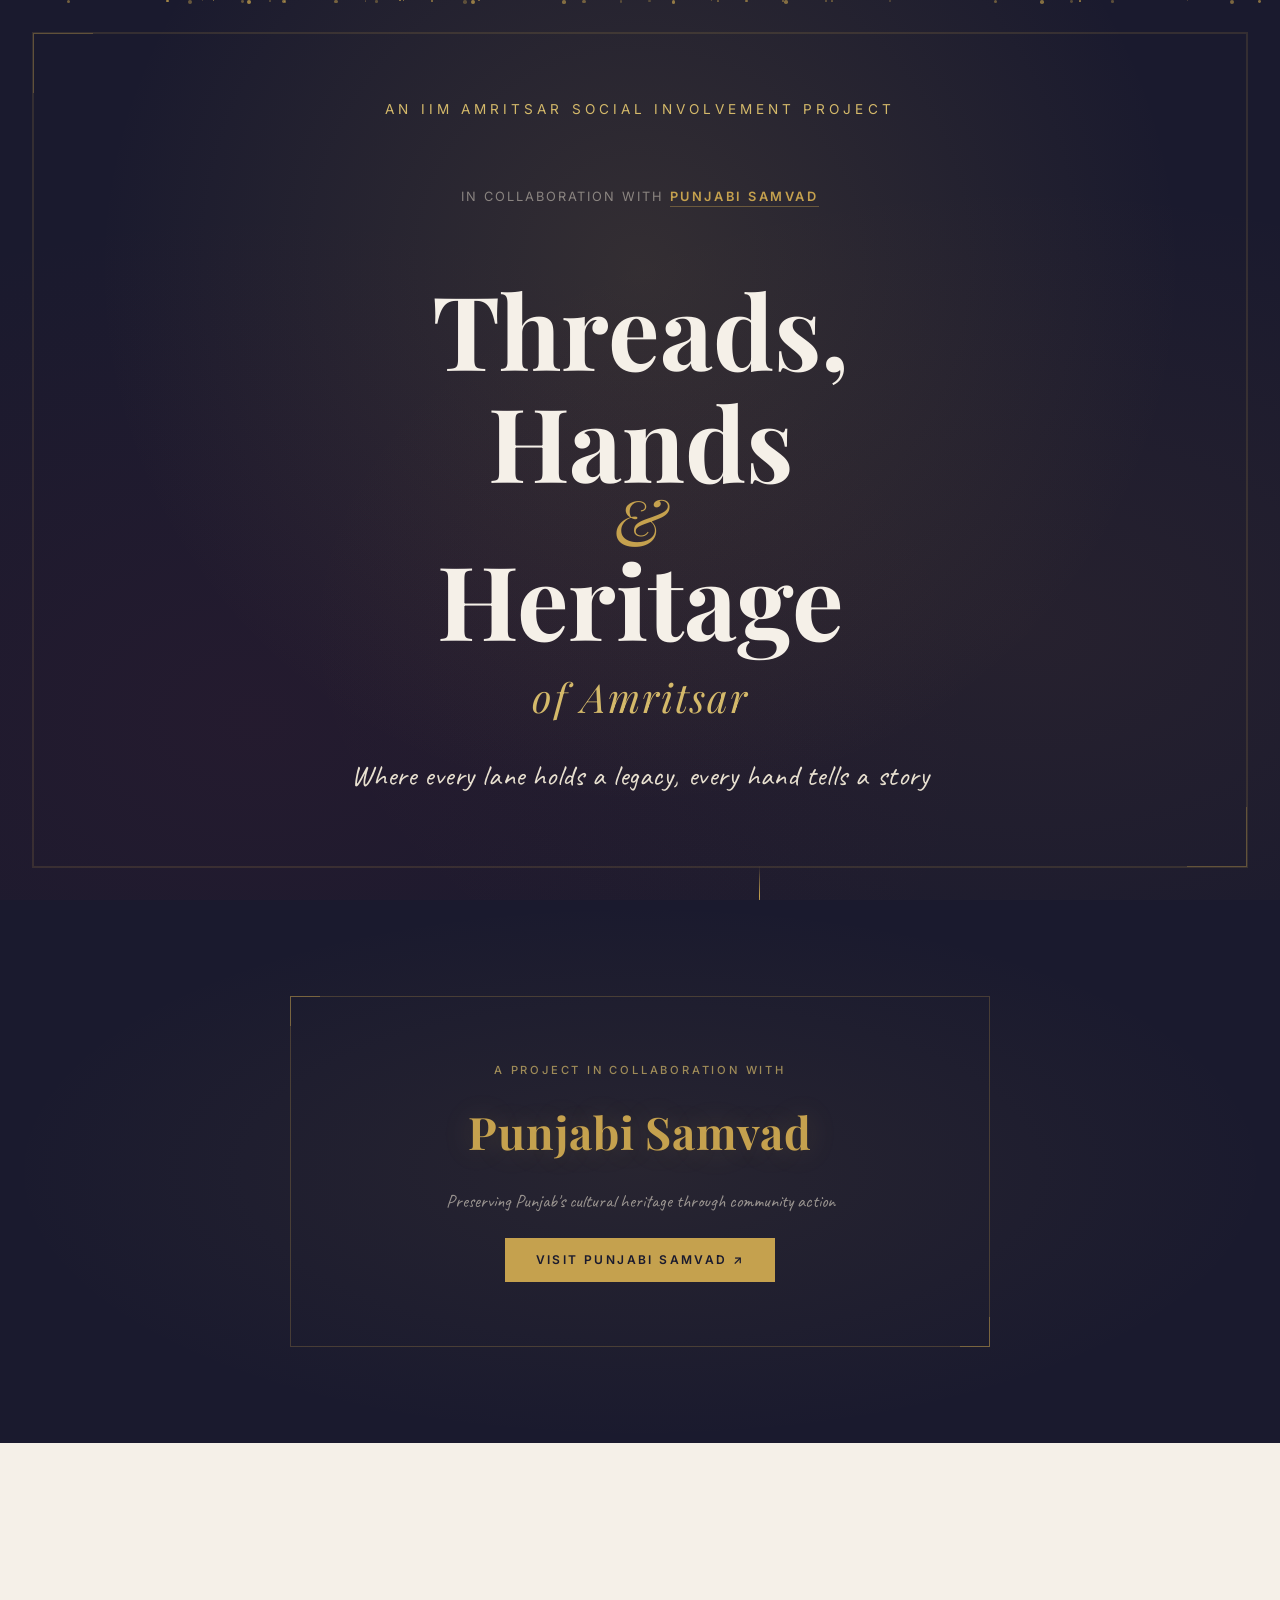
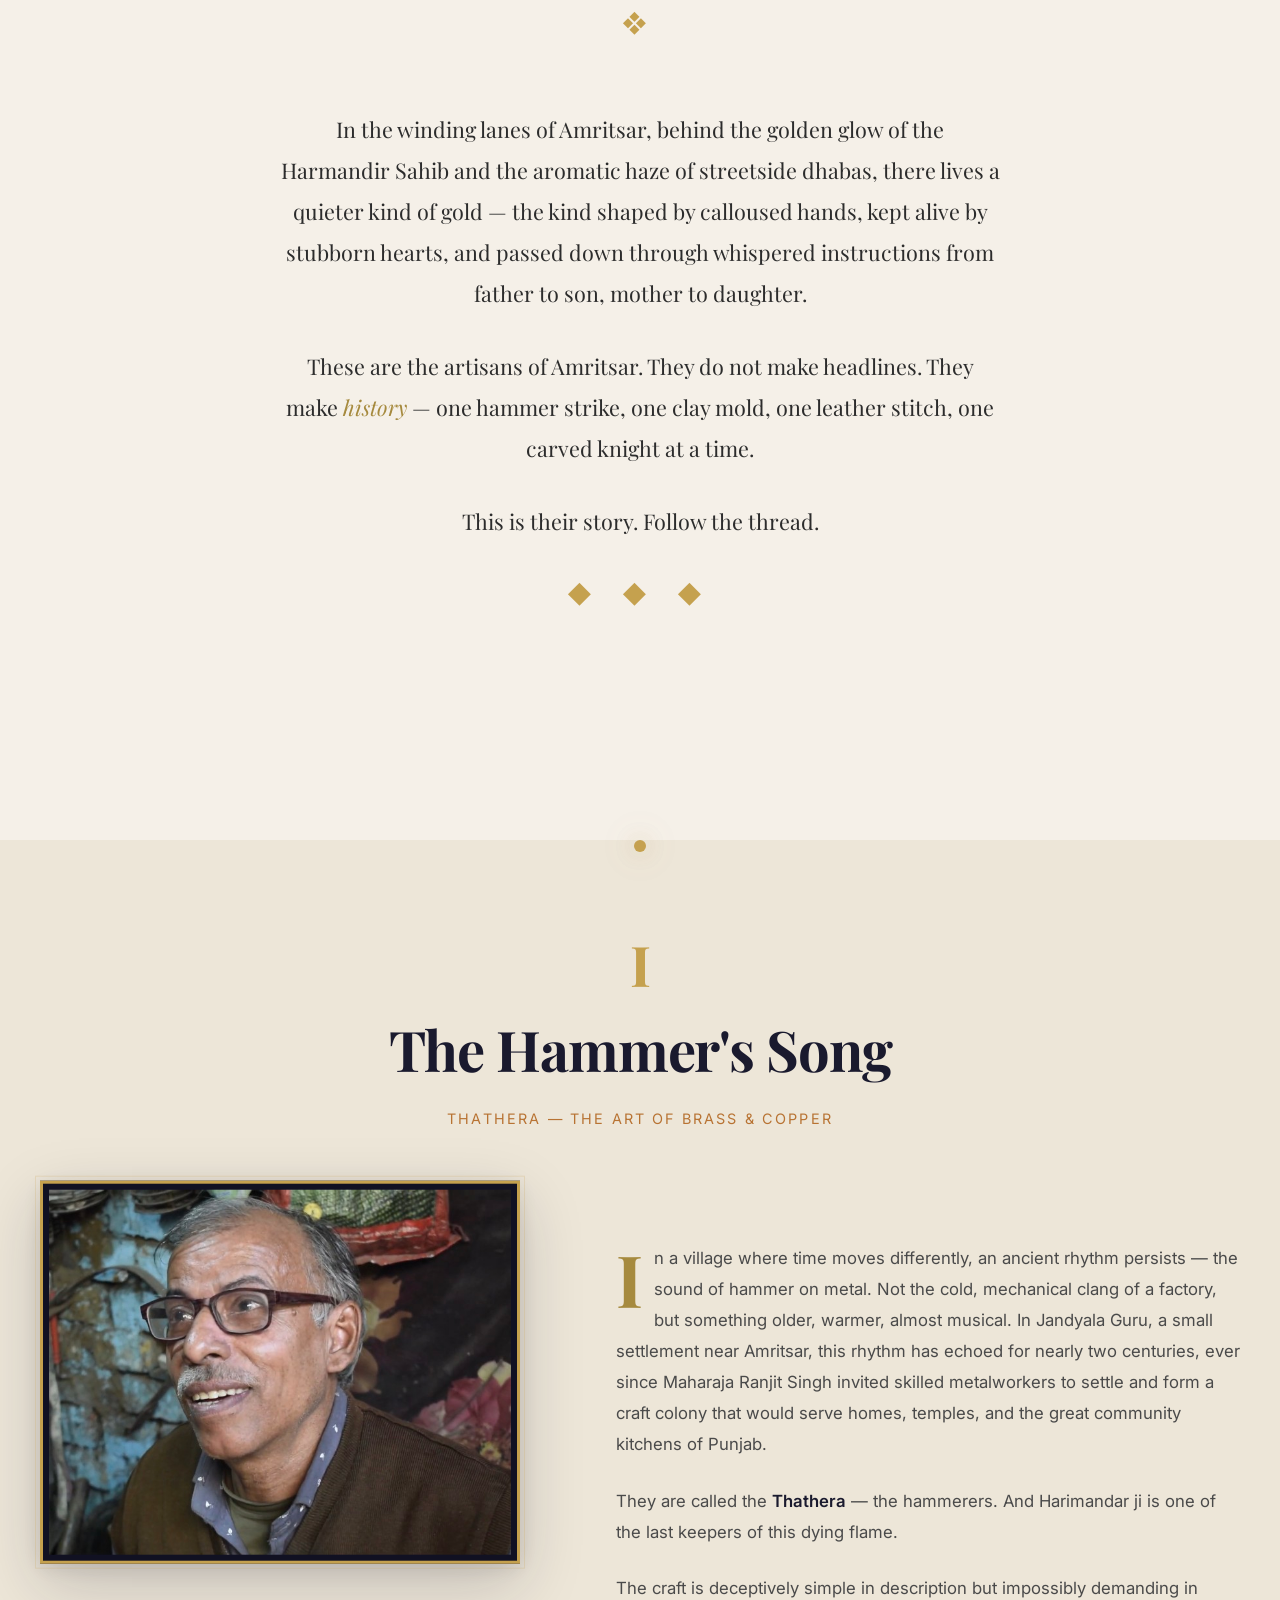
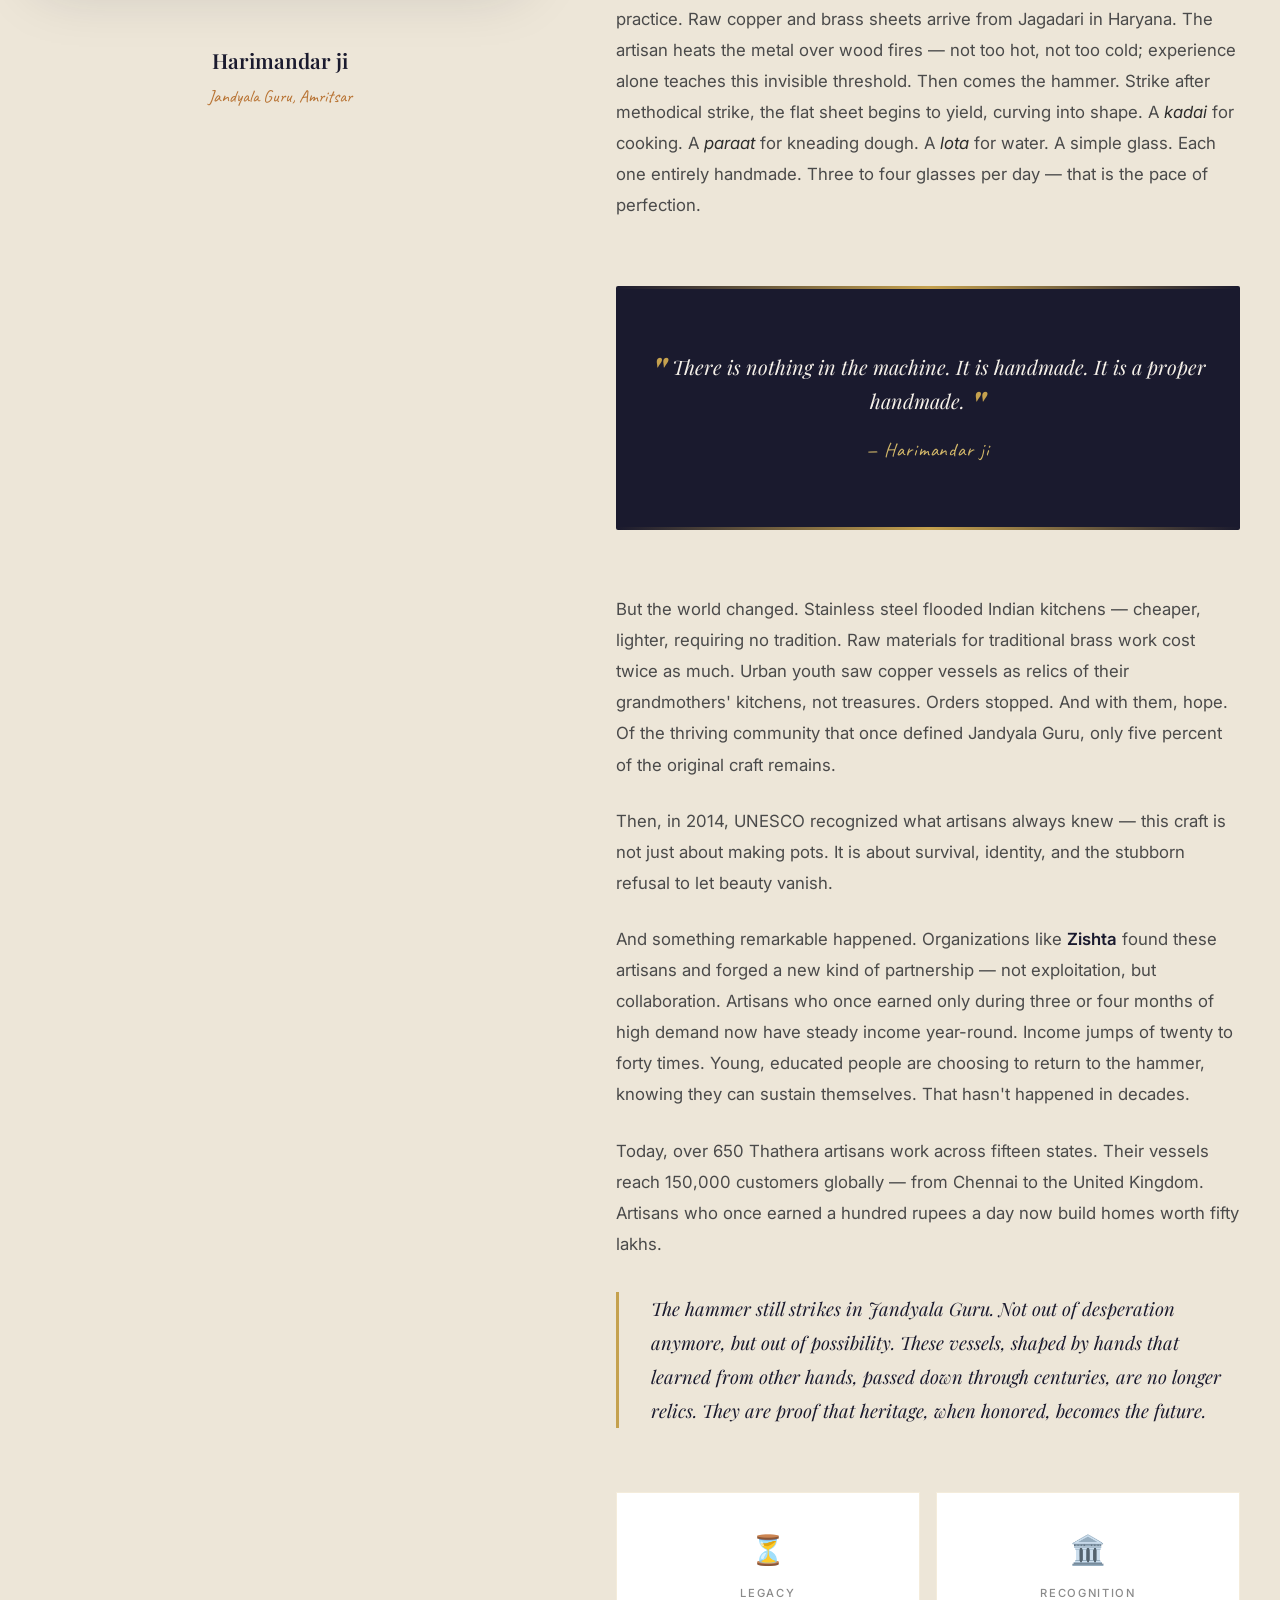
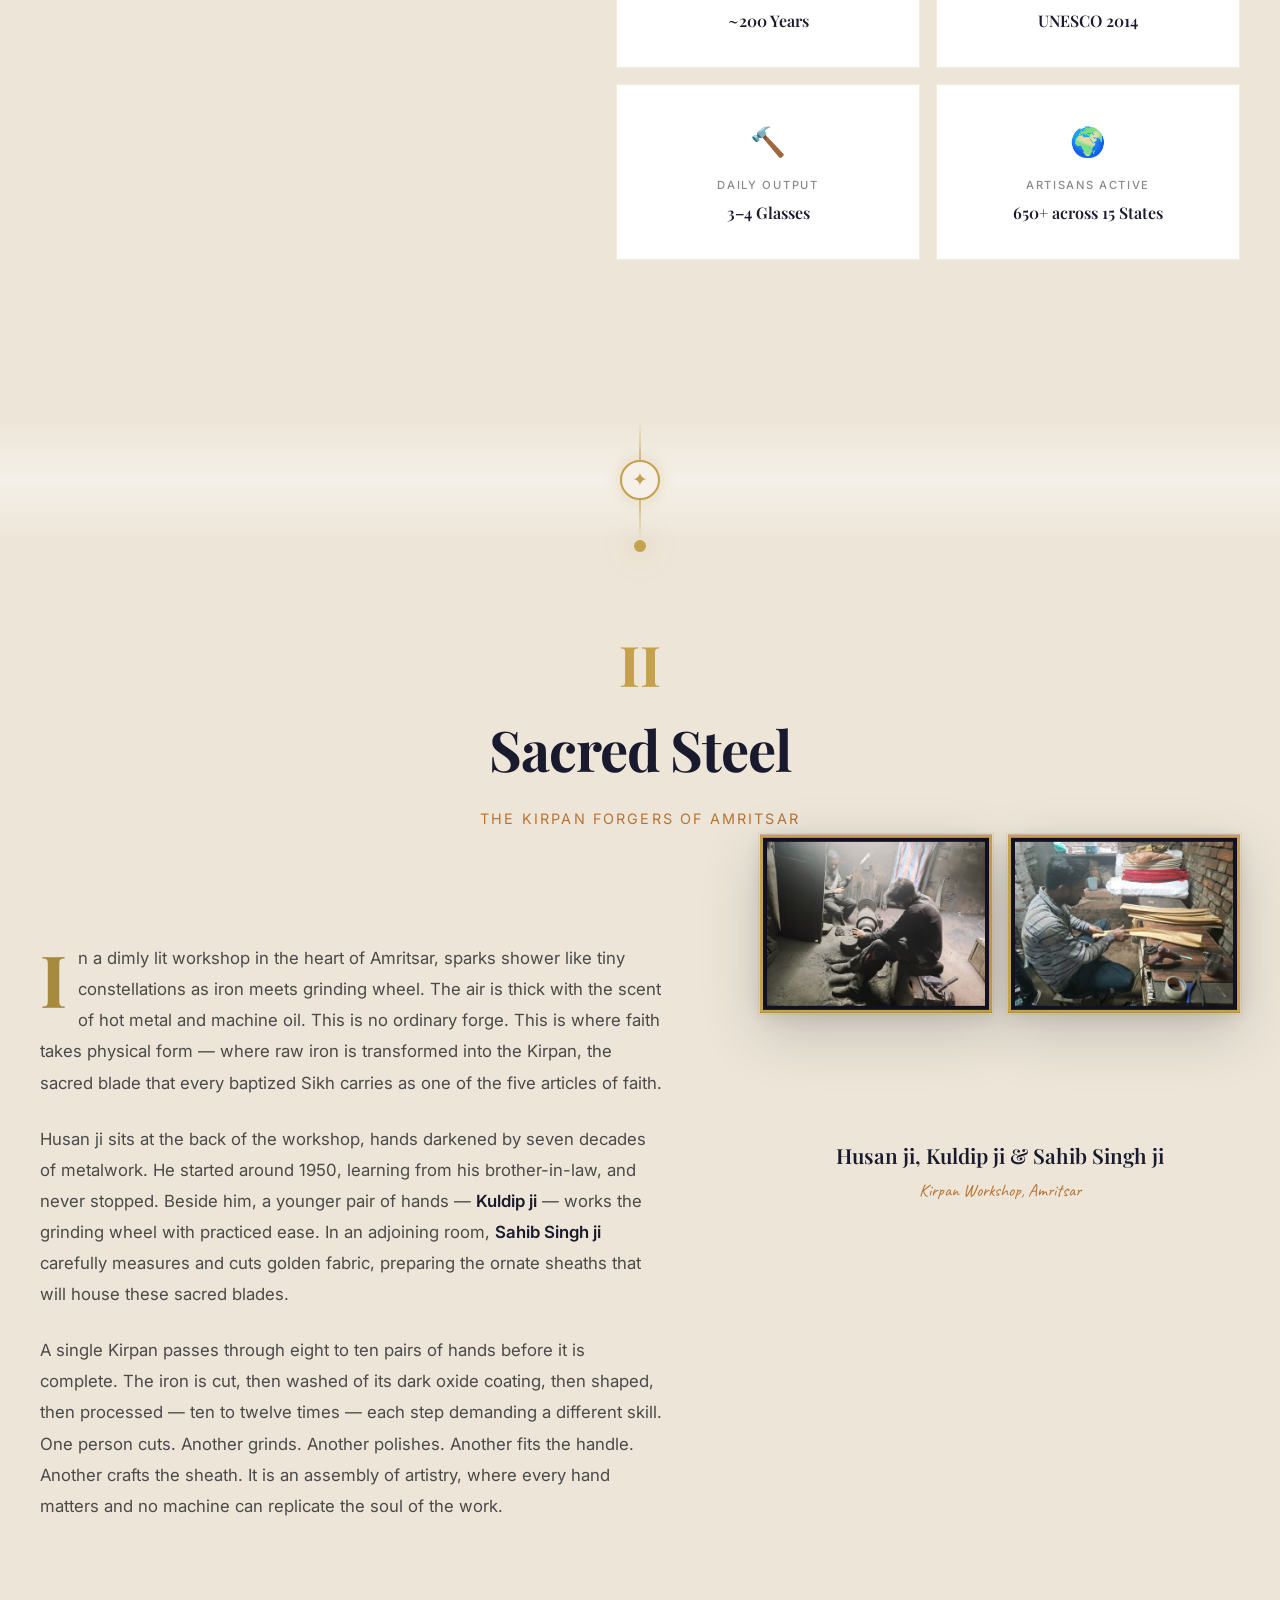
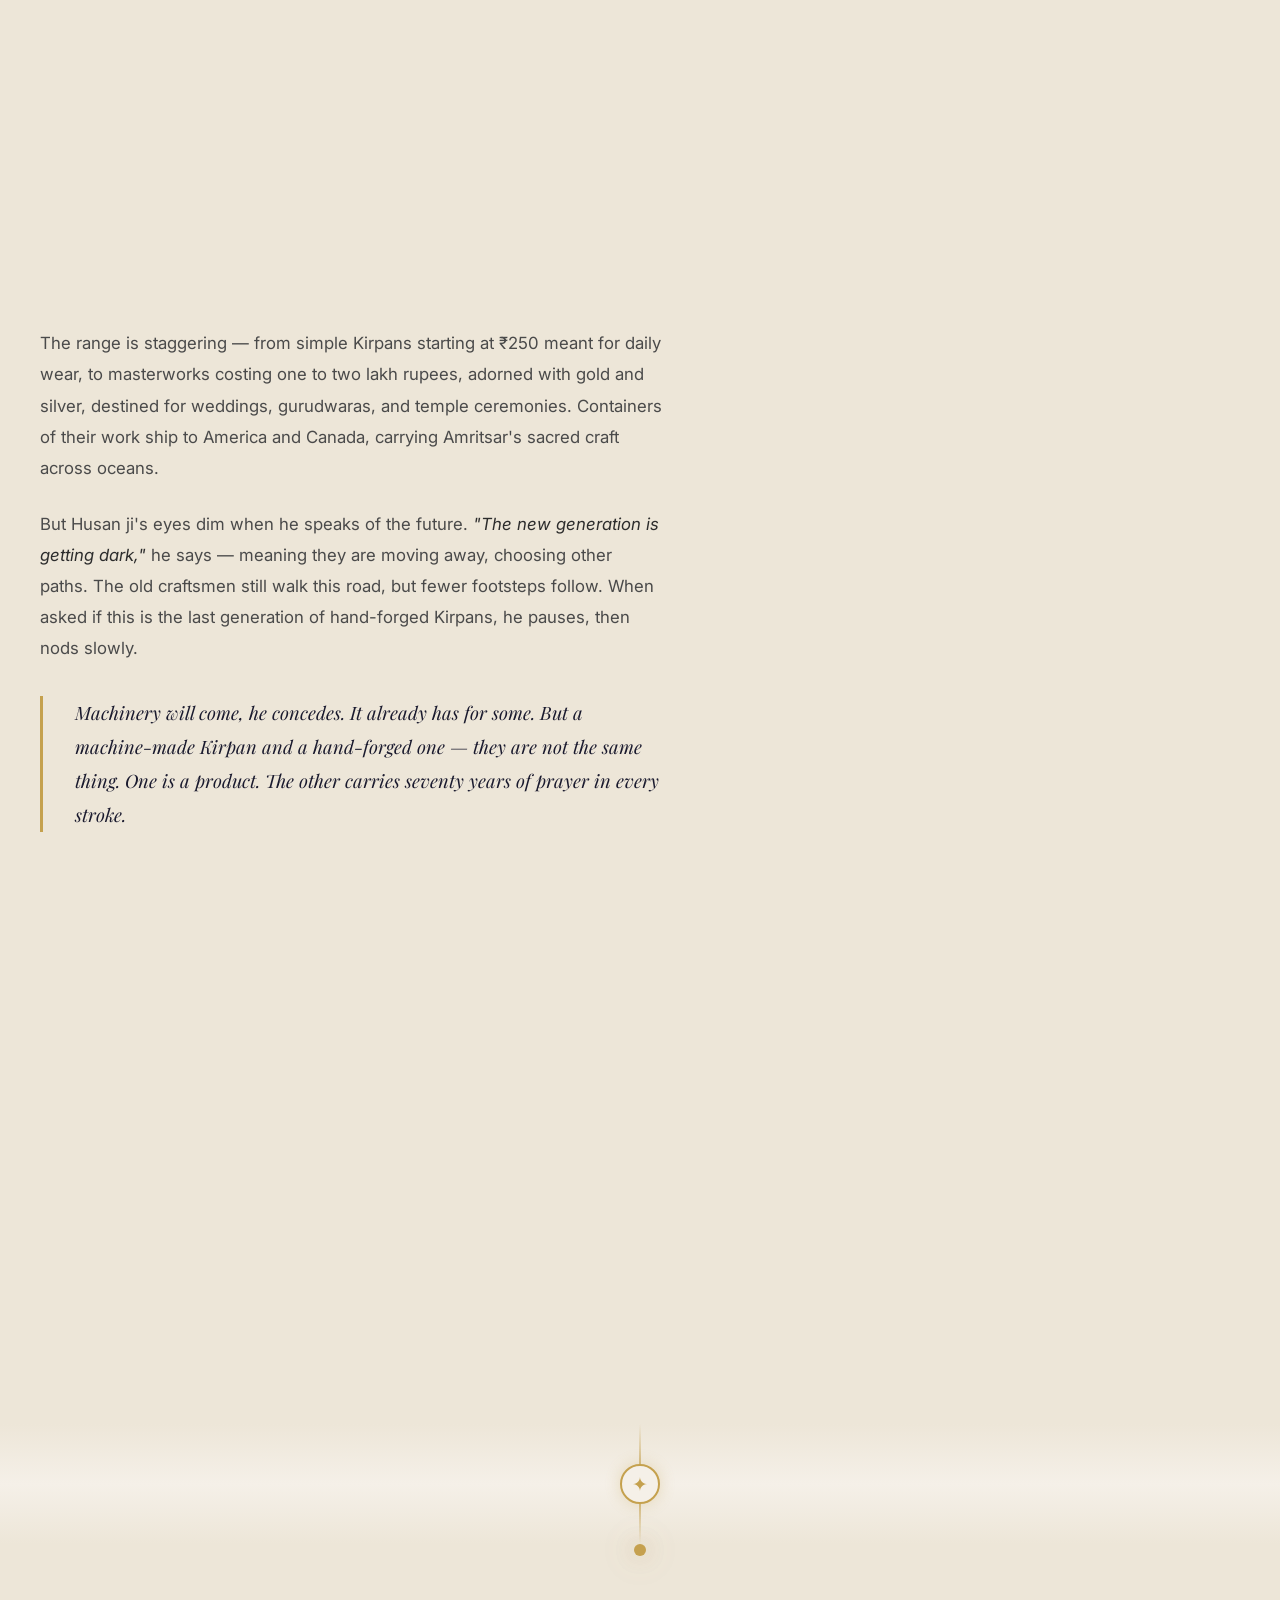
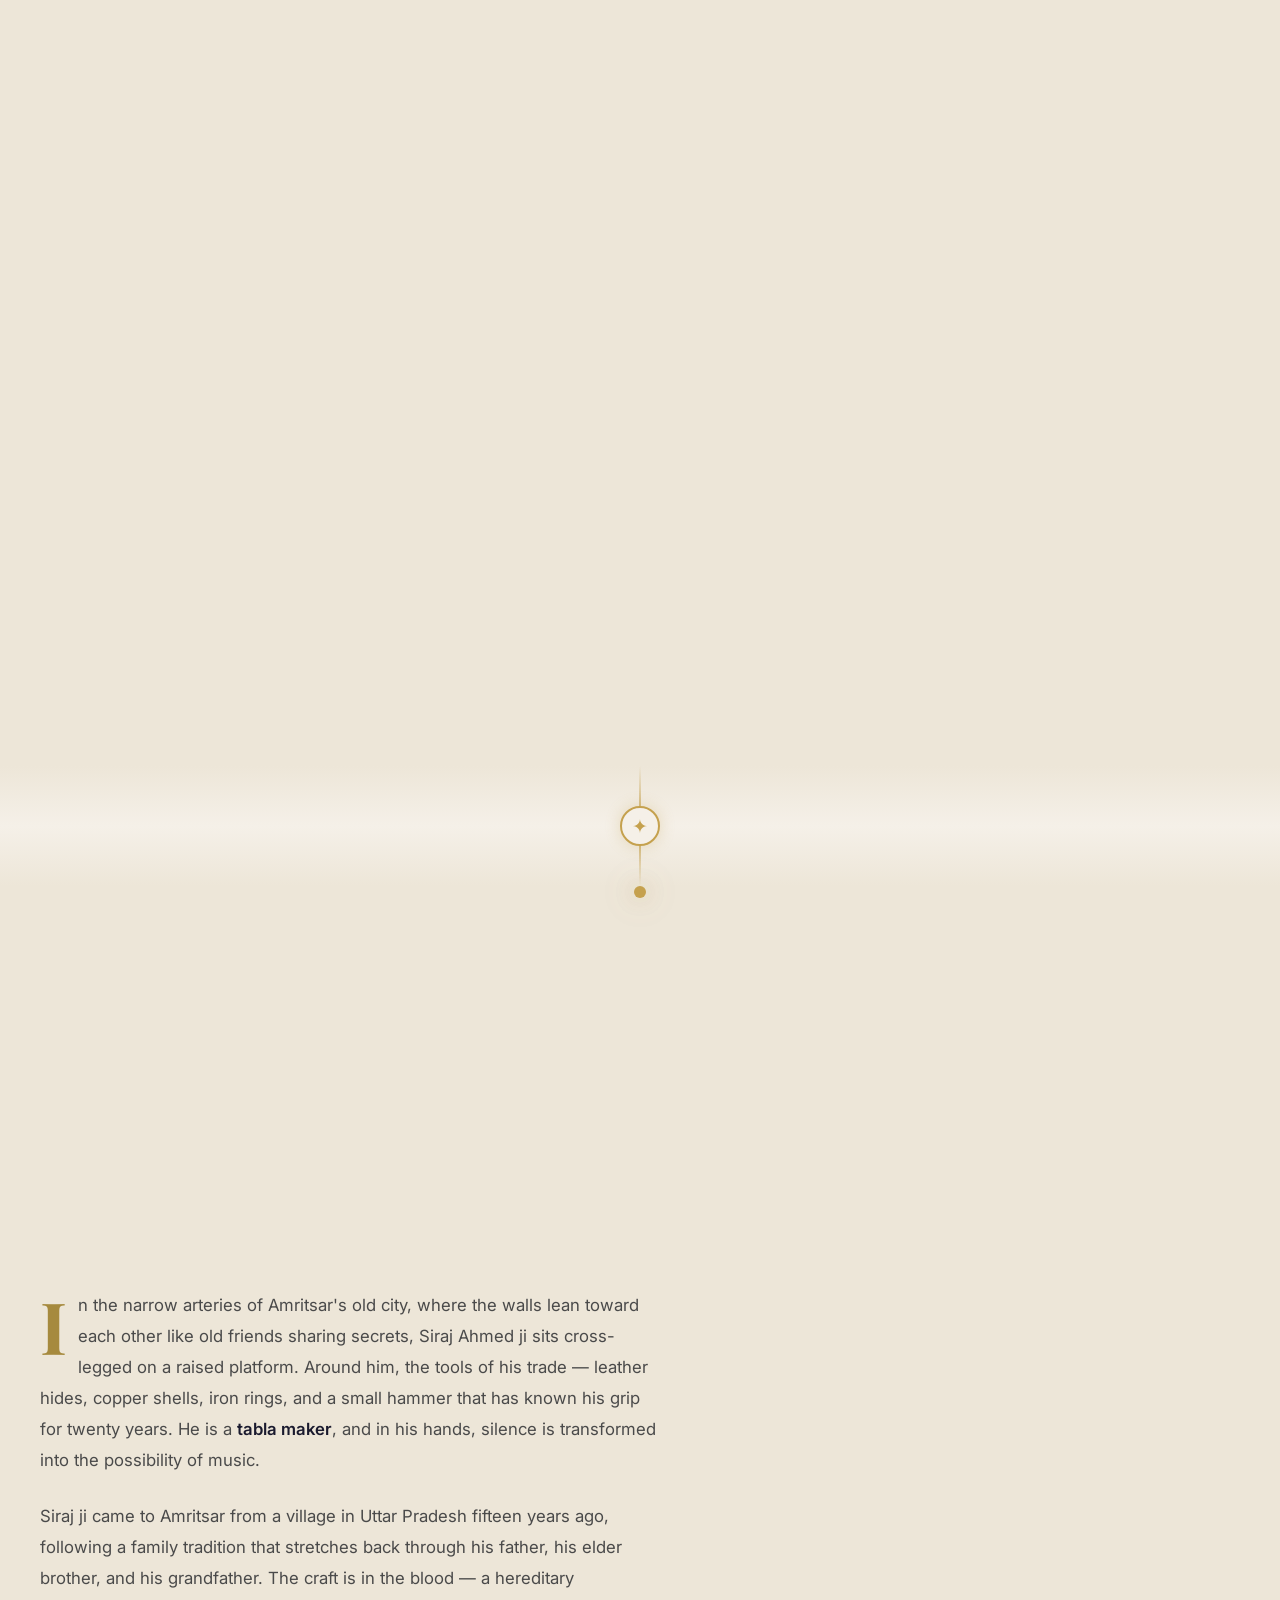
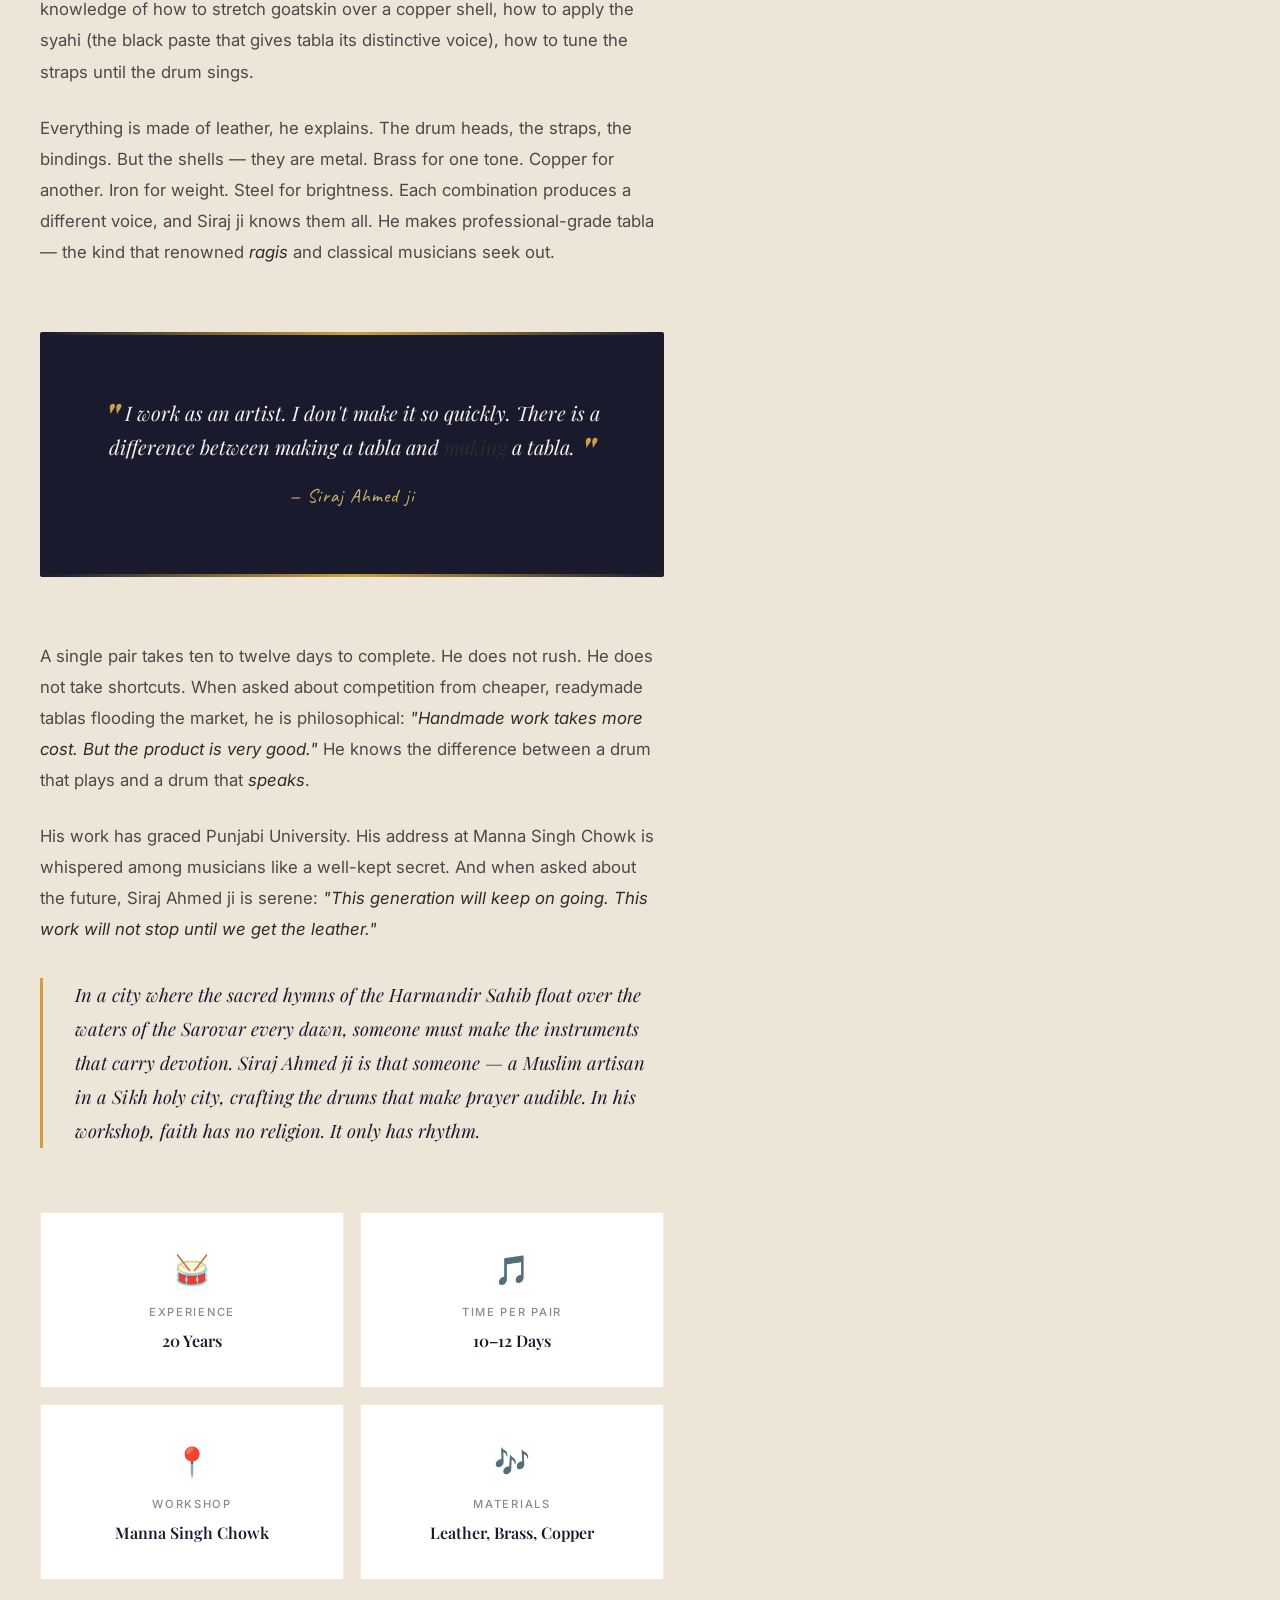
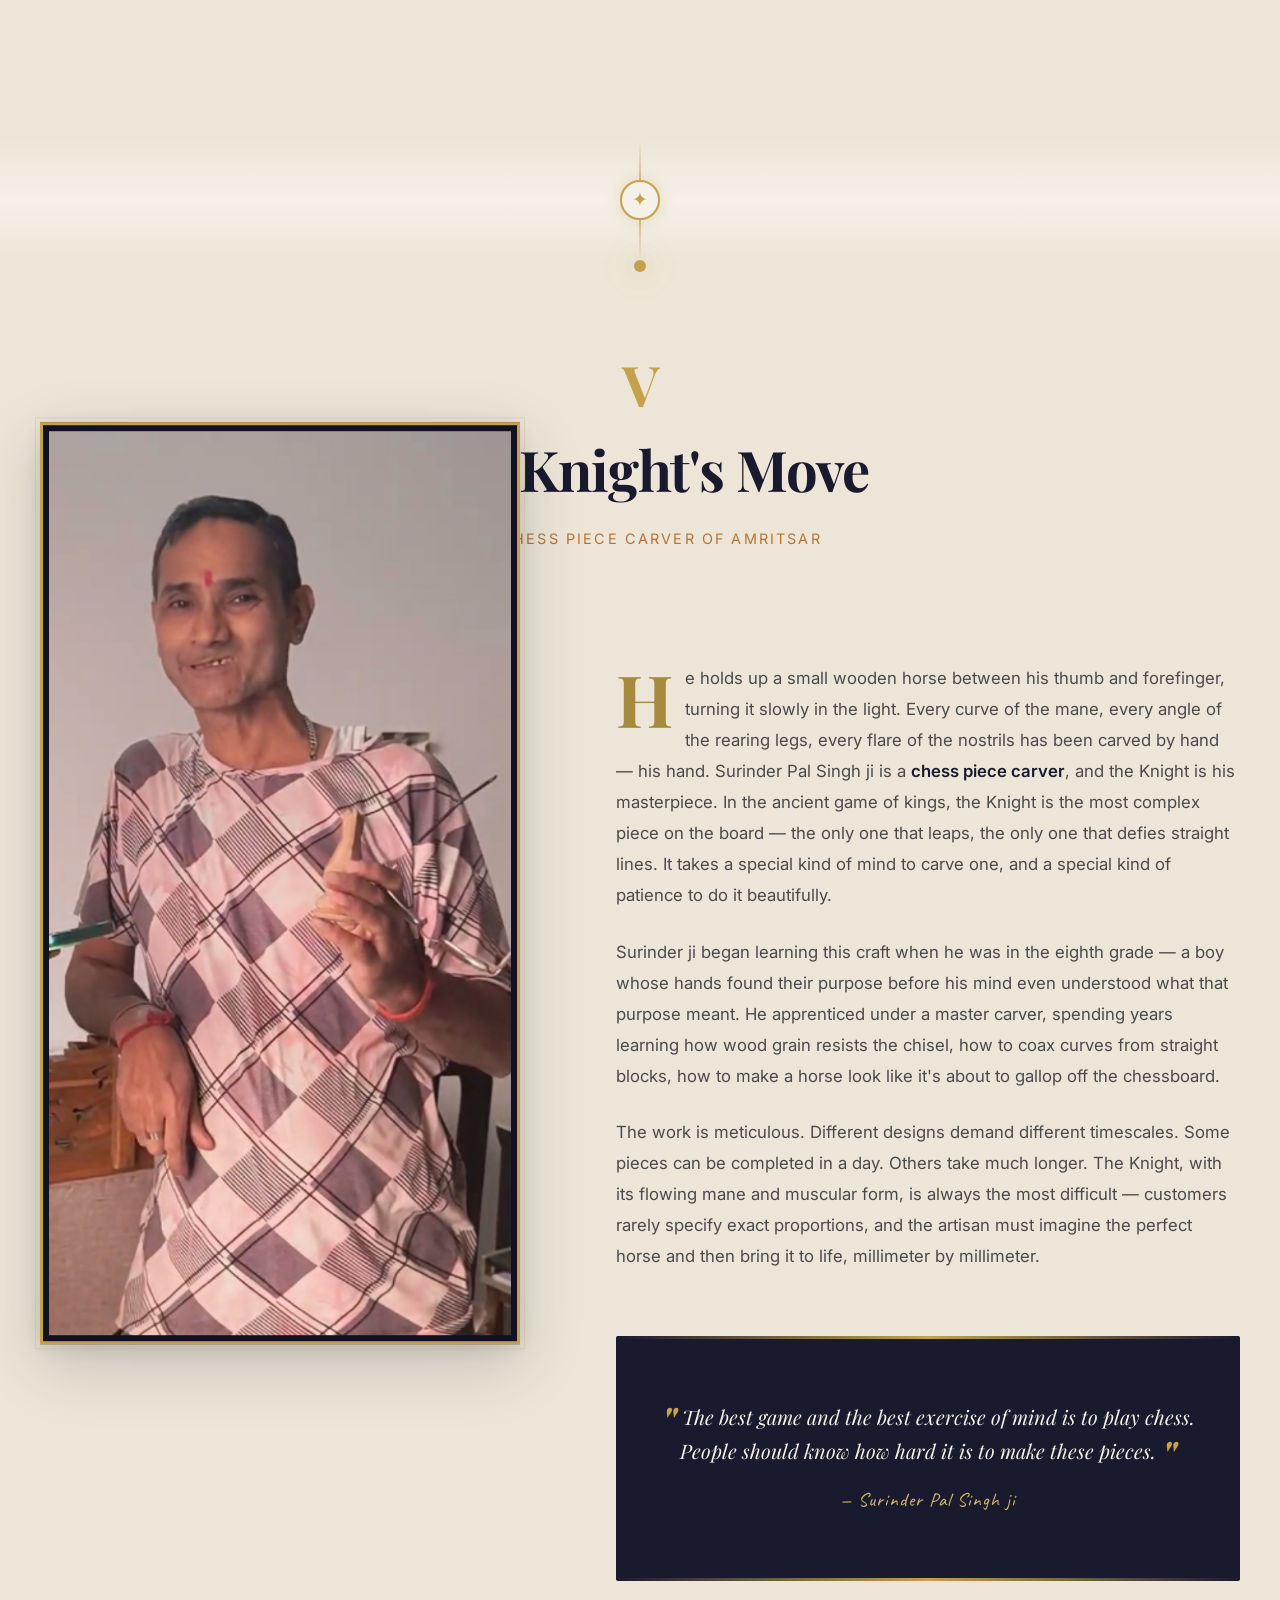
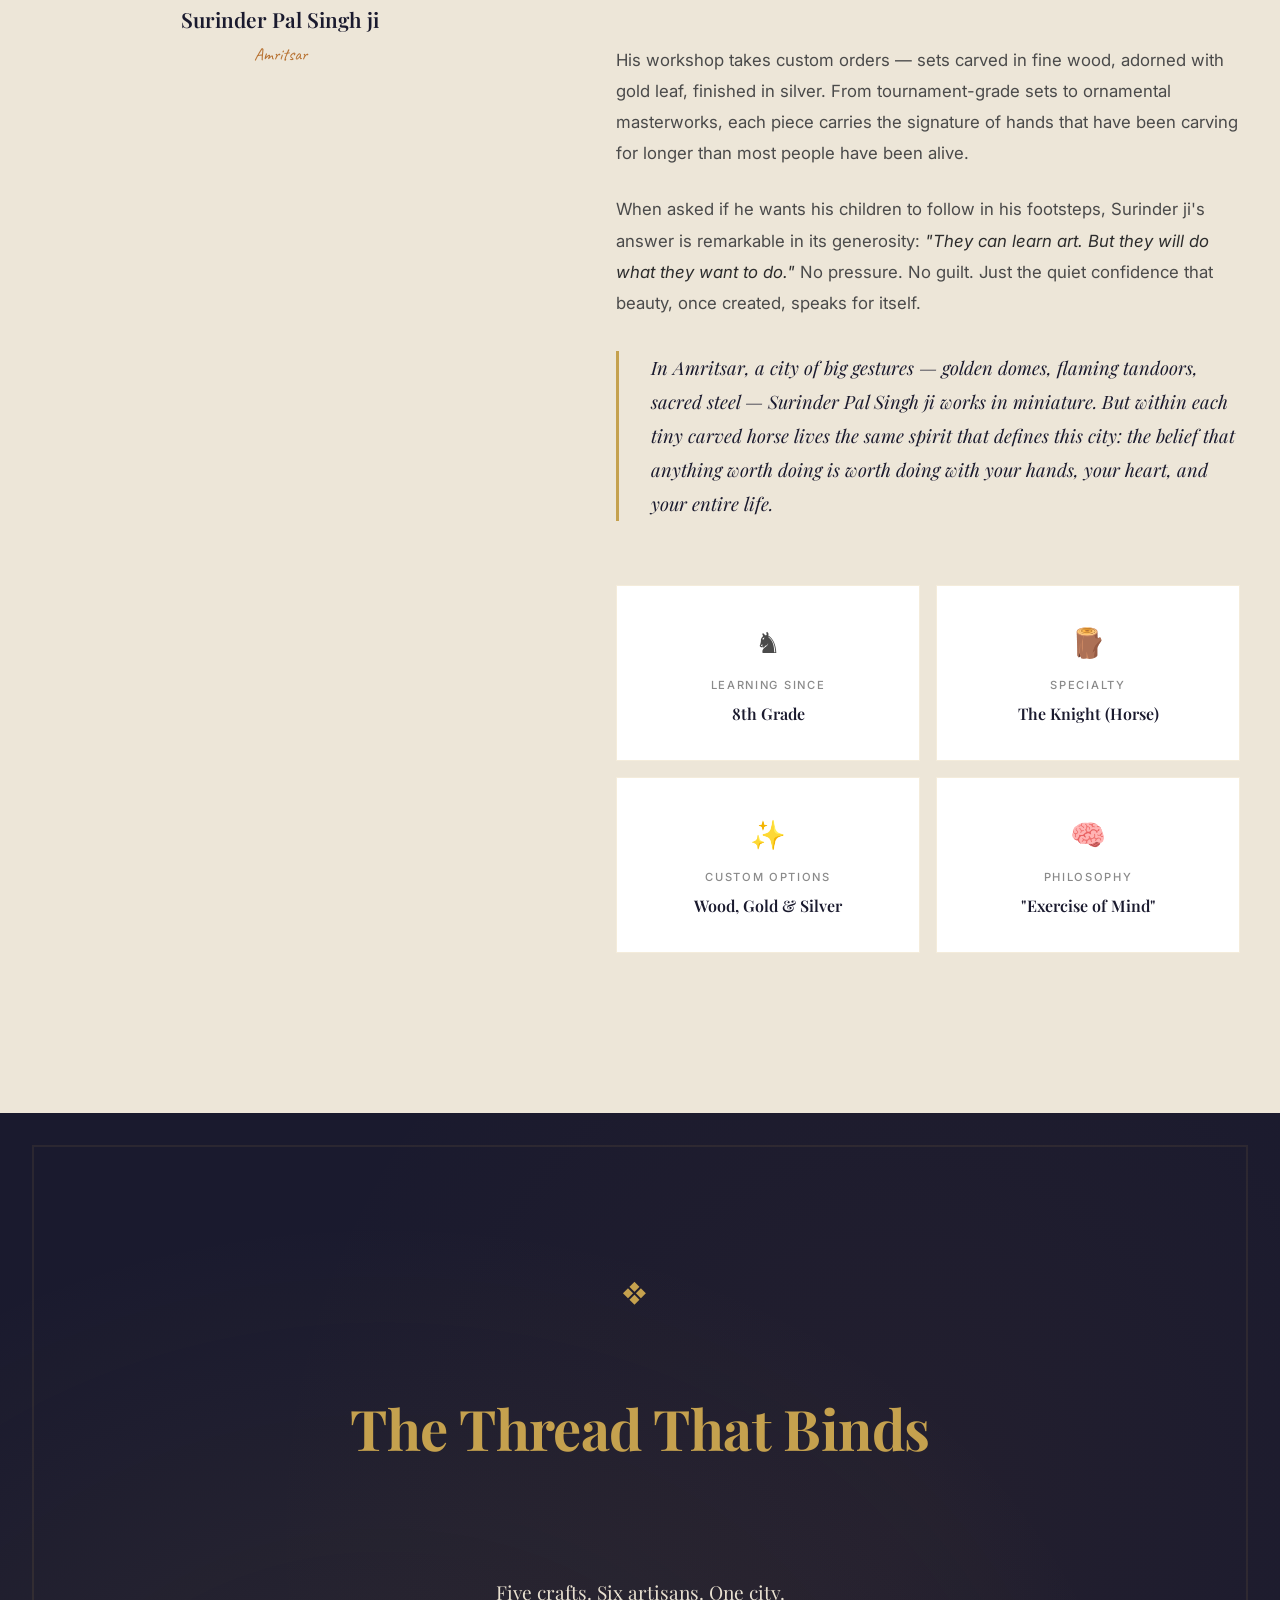
==== commit 683bfc17: "feat: integrate Punjabi Samvad NGO branding & add team members - Added Punjabi Samvad collaboration " ====
--- a/website/index.html
+++ b/website/index.html
@@ -41,6 +41,10 @@
         <div class="hero-overlay"></div>
         <div class="hero-content">
             <div class="hero-subtitle-top reveal-up">An IIM Amritsar Social Involvement Project</div>
+            <div class="hero-collab reveal-up" style="--delay: 0.05s">
+                In collaboration with
+                <a href="https://punjabisamvad.com/" target="_blank" rel="noopener" class="collab-link">Punjabi Samvad</a>
+            </div>
             <h1 class="hero-title">
                 <span class="title-line reveal-up" style="--delay: 0.2s">Threads,</span>
                 <span class="title-line reveal-up" style="--delay: 0.4s">Hands</span>
@@ -54,6 +58,20 @@
             <div class="scroll-indicator reveal-up" style="--delay: 1.4s">
                 <div class="scroll-line"></div>
                 <span>Scroll to begin the journey</span>
+            </div>
+        </div>
+    </section>
+
+    <!-- ============================================ -->
+    <!-- NGO COLLABORATION BANNER                      -->
+    <!-- ============================================ -->
+    <section class="collab-banner" id="collabBanner">
+        <div class="collab-banner-inner reveal-up">
+            <div class="collab-badge">
+                <span class="collab-badge-label">A Project In Collaboration With</span>
+                <a href="https://punjabisamvad.com/" target="_blank" rel="noopener" class="collab-ngo-name">Punjabi Samvad</a>
+                <span class="collab-badge-tagline">Preserving Punjab's cultural heritage through community action</span>
+                <a href="https://punjabisamvad.com/" target="_blank" rel="noopener" class="collab-visit-btn">Visit Punjabi Samvad ↗</a>
             </div>
         </div>
     </section>
@@ -547,11 +565,21 @@
                 <h3>Threads, Hands & Heritage of Amritsar</h3>
                 <p class="footer-subtitle">Social Involvement Project — Batch 2025-27</p>
             </div>
+
+            <!-- NGO Partner Section -->
+            <div class="footer-ngo-partner">
+                <div class="footer-ngo-badge">
+                    <span class="ngo-partner-label">In Collaboration With</span>
+                    <a href="https://punjabisamvad.com/" target="_blank" rel="noopener" class="ngo-partner-name">Punjabi Samvad</a>
+                    <p class="ngo-partner-desc">A non-governmental organization dedicated to preserving and promoting the rich cultural, linguistic, and artistic heritage of Punjab through community engagement, documentation, and grassroots action.</p>
+                    <a href="https://punjabisamvad.com/" target="_blank" rel="noopener" class="ngo-partner-link">punjabisamvad.com ↗</a>
+                </div>
+            </div>
             
             <div class="footer-info">
                 <div class="footer-block">
                     <h4>About This Project</h4>
-                    <p>This website was created as part of the Social Involvement Project (SIP) at IIM Amritsar, a mandatory course designed to engage MBA participants with social issues at the local level. Through interviews and storytelling, we document the lives of artisans whose heritage crafts define the cultural identity of Amritsar.</p>
+                    <p>This website was created as part of the Social Involvement Project (SIP) at IIM Amritsar, in collaboration with <a href="https://punjabisamvad.com/" target="_blank" rel="noopener" style="color: var(--gold-light); text-decoration: underline;">Punjabi Samvad</a>. Through interviews and storytelling, we document the lives of artisans whose heritage crafts define the cultural identity of Amritsar.</p>
                 </div>
                 <div class="footer-block">
                     <h4>Indian Institute of Management Amritsar</h4>
@@ -560,9 +588,34 @@
                 </div>
             </div>
 
+            <!-- Team Members -->
+            <div class="footer-team">
+                <h4>Group G01 — The Team Behind This Project</h4>
+                <div class="team-grid">
+                    <div class="team-member">
+                        <span class="member-name">Harsh Visaveliya</span>
+                    </div>
+                    <div class="team-member">
+                        <span class="member-name">Manan Kaulic</span>
+                    </div>
+                    <div class="team-member">
+                        <span class="member-name">Anamika N</span>
+                    </div>
+                    <div class="team-member">
+                        <span class="member-name">Dharmik Vaghasiya</span>
+                    </div>
+                    <div class="team-member">
+                        <span class="member-name">Nanda S Nair</span>
+                    </div>
+                    <div class="team-member">
+                        <span class="member-name">Keerthana K</span>
+                    </div>
+                </div>
+            </div>
+
             <div class="footer-bottom">
                 <p>Made with reverence for the artisans of Amritsar</p>
-                <p class="footer-copy">© 2026 Group G01 — IIM Amritsar | All artisan stories shared with consent</p>
+                <p class="footer-copy">© 2026 Group G01 — IIM Amritsar × <a href="https://punjabisamvad.com/" target="_blank" rel="noopener" style="color: var(--gold-dark);">Punjabi Samvad</a> | All artisan stories shared with consent</p>
             </div>
         </div>
     </footer>
--- a/website/styles.css
+++ b/website/styles.css
@@ -249,6 +249,150 @@
 }
 
 /* ============================================ */
+/* HERO COLLABORATION LINE                      */
+/* ============================================ */
+.hero-collab {
+    font-family: var(--font-sans);
+    font-size: 0.8rem;
+    letter-spacing: 0.15em;
+    text-transform: uppercase;
+    color: rgba(232, 224, 208, 0.5);
+    margin-bottom: var(--space-lg);
+}
+
+.collab-link {
+    color: var(--gold);
+    text-decoration: none;
+    font-weight: 600;
+    letter-spacing: 0.2em;
+    border-bottom: 1px solid rgba(197, 161, 78, 0.4);
+    padding-bottom: 2px;
+    transition: all 0.3s ease;
+}
+
+.collab-link:hover {
+    color: var(--gold-light);
+    border-bottom-color: var(--gold);
+    text-shadow: 0 0 15px var(--gold-glow);
+}
+
+/* ============================================ */
+/* COLLABORATION BANNER                         */
+/* ============================================ */
+.collab-banner {
+    background: var(--navy);
+    padding: var(--space-xl) var(--space-md);
+    position: relative;
+    z-index: 10;
+    overflow: hidden;
+}
+
+.collab-banner::before {
+    content: '';
+    position: absolute;
+    inset: 0;
+    background: 
+        radial-gradient(ellipse at 50% 50%, rgba(197, 161, 78, 0.08) 0%, transparent 70%);
+}
+
+.collab-banner-inner {
+    position: relative;
+    max-width: 700px;
+    margin: 0 auto;
+    text-align: center;
+}
+
+.collab-badge {
+    display: flex;
+    flex-direction: column;
+    align-items: center;
+    gap: 0.8rem;
+    padding: var(--space-lg) var(--space-md);
+    border: 1px solid rgba(197, 161, 78, 0.25);
+    position: relative;
+}
+
+.collab-badge::before,
+.collab-badge::after {
+    content: '';
+    position: absolute;
+    width: 30px;
+    height: 30px;
+    border: 1px solid var(--gold);
+    opacity: 0.4;
+}
+
+.collab-badge::before {
+    top: -1px;
+    left: -1px;
+    border-right: none;
+    border-bottom: none;
+}
+
+.collab-badge::after {
+    bottom: -1px;
+    right: -1px;
+    border-left: none;
+    border-top: none;
+}
+
+.collab-badge-label {
+    font-family: var(--font-sans);
+    font-size: 0.7rem;
+    font-weight: 500;
+    letter-spacing: 0.25em;
+    text-transform: uppercase;
+    color: var(--gold-light);
+    opacity: 0.7;
+}
+
+.collab-ngo-name {
+    font-family: var(--font-serif);
+    font-size: clamp(1.8rem, 4vw, 2.8rem);
+    font-weight: 700;
+    color: var(--gold);
+    text-decoration: none;
+    letter-spacing: 0.02em;
+    transition: all 0.3s ease;
+    text-shadow: 0 0 30px rgba(197, 161, 78, 0.2);
+}
+
+.collab-ngo-name:hover {
+    color: var(--gold-light);
+    text-shadow: 0 0 40px rgba(197, 161, 78, 0.4);
+}
+
+.collab-badge-tagline {
+    font-family: var(--font-hand);
+    font-size: 1.15rem;
+    color: var(--text-on-dark);
+    opacity: 0.6;
+    max-width: 400px;
+}
+
+.collab-visit-btn {
+    display: inline-block;
+    margin-top: 0.5rem;
+    padding: 0.6rem 1.8rem;
+    font-family: var(--font-sans);
+    font-size: 0.75rem;
+    font-weight: 600;
+    letter-spacing: 0.2em;
+    text-transform: uppercase;
+    color: var(--navy);
+    background: var(--gold);
+    text-decoration: none;
+    transition: all 0.3s ease;
+    border: 2px solid var(--gold);
+}
+
+.collab-visit-btn:hover {
+    background: transparent;
+    color: var(--gold);
+    box-shadow: 0 0 20px var(--gold-glow);
+}
+
+/* ============================================ */
 /* INTRODUCTION SECTION                         */
 /* ============================================ */
 .intro-section {
@@ -782,6 +926,117 @@
     text-transform: uppercase;
 }
 
+/* Footer NGO Partner */
+.footer-ngo-partner {
+    text-align: center;
+    margin-bottom: var(--space-xl);
+    padding-bottom: var(--space-lg);
+    border-bottom: 1px solid rgba(197, 161, 78, 0.15);
+}
+
+.footer-ngo-badge {
+    display: inline-flex;
+    flex-direction: column;
+    align-items: center;
+    gap: 0.6rem;
+    padding: var(--space-lg) var(--space-xl);
+    border: 1px solid rgba(197, 161, 78, 0.2);
+    max-width: 600px;
+}
+
+.ngo-partner-label {
+    font-family: var(--font-sans);
+    font-size: 0.65rem;
+    font-weight: 500;
+    letter-spacing: 0.25em;
+    text-transform: uppercase;
+    color: var(--gold-light);
+    opacity: 0.6;
+}
+
+.ngo-partner-name {
+    font-family: var(--font-serif);
+    font-size: 2rem;
+    font-weight: 700;
+    color: var(--gold);
+    text-decoration: none;
+    transition: all 0.3s ease;
+}
+
+.ngo-partner-name:hover {
+    color: var(--gold-light);
+    text-shadow: 0 0 30px var(--gold-glow);
+}
+
+.ngo-partner-desc {
+    font-size: 0.85rem !important;
+    line-height: 1.7 !important;
+    color: rgba(232, 224, 208, 0.5) !important;
+    max-width: 500px;
+    text-align: center;
+}
+
+.ngo-partner-link {
+    font-family: var(--font-sans);
+    font-size: 0.75rem;
+    font-weight: 600;
+    letter-spacing: 0.15em;
+    text-transform: uppercase;
+    color: var(--gold);
+    text-decoration: none;
+    padding: 0.4rem 1.2rem;
+    border: 1px solid var(--gold-dark);
+    transition: all 0.3s ease;
+}
+
+.ngo-partner-link:hover {
+    background: var(--gold);
+    color: var(--navy-dark);
+}
+
+/* Footer Team Members */
+.footer-team {
+    text-align: center;
+    margin-bottom: var(--space-xl);
+    padding-bottom: var(--space-lg);
+    border-bottom: 1px solid rgba(197, 161, 78, 0.15);
+}
+
+.footer-team h4 {
+    font-family: var(--font-serif);
+    font-size: 1.1rem;
+    color: var(--gold);
+    margin-bottom: var(--space-lg);
+    font-weight: 600;
+}
+
+.team-grid {
+    display: grid;
+    grid-template-columns: repeat(3, 1fr);
+    gap: var(--space-sm);
+    max-width: 700px;
+    margin: 0 auto;
+}
+
+.team-member {
+    padding: var(--space-sm) var(--space-xs);
+    border: 1px solid rgba(197, 161, 78, 0.12);
+    transition: all 0.3s ease;
+}
+
+.team-member:hover {
+    border-color: rgba(197, 161, 78, 0.35);
+    background: rgba(197, 161, 78, 0.05);
+}
+
+.member-name {
+    font-family: var(--font-serif);
+    font-size: 1rem;
+    font-weight: 600;
+    color: var(--ivory);
+    display: block;
+}
+
 .footer-info {
     display: grid;
     grid-template-columns: 1fr 1fr;
@@ -893,6 +1148,14 @@
         grid-template-columns: 1fr;
         gap: var(--space-lg);
     }
+
+    .team-grid {
+        grid-template-columns: repeat(2, 1fr);
+    }
+
+    .footer-ngo-badge {
+        padding: var(--space-md) var(--space-sm);
+    }
 }
 
 @media (max-width: 600px) {
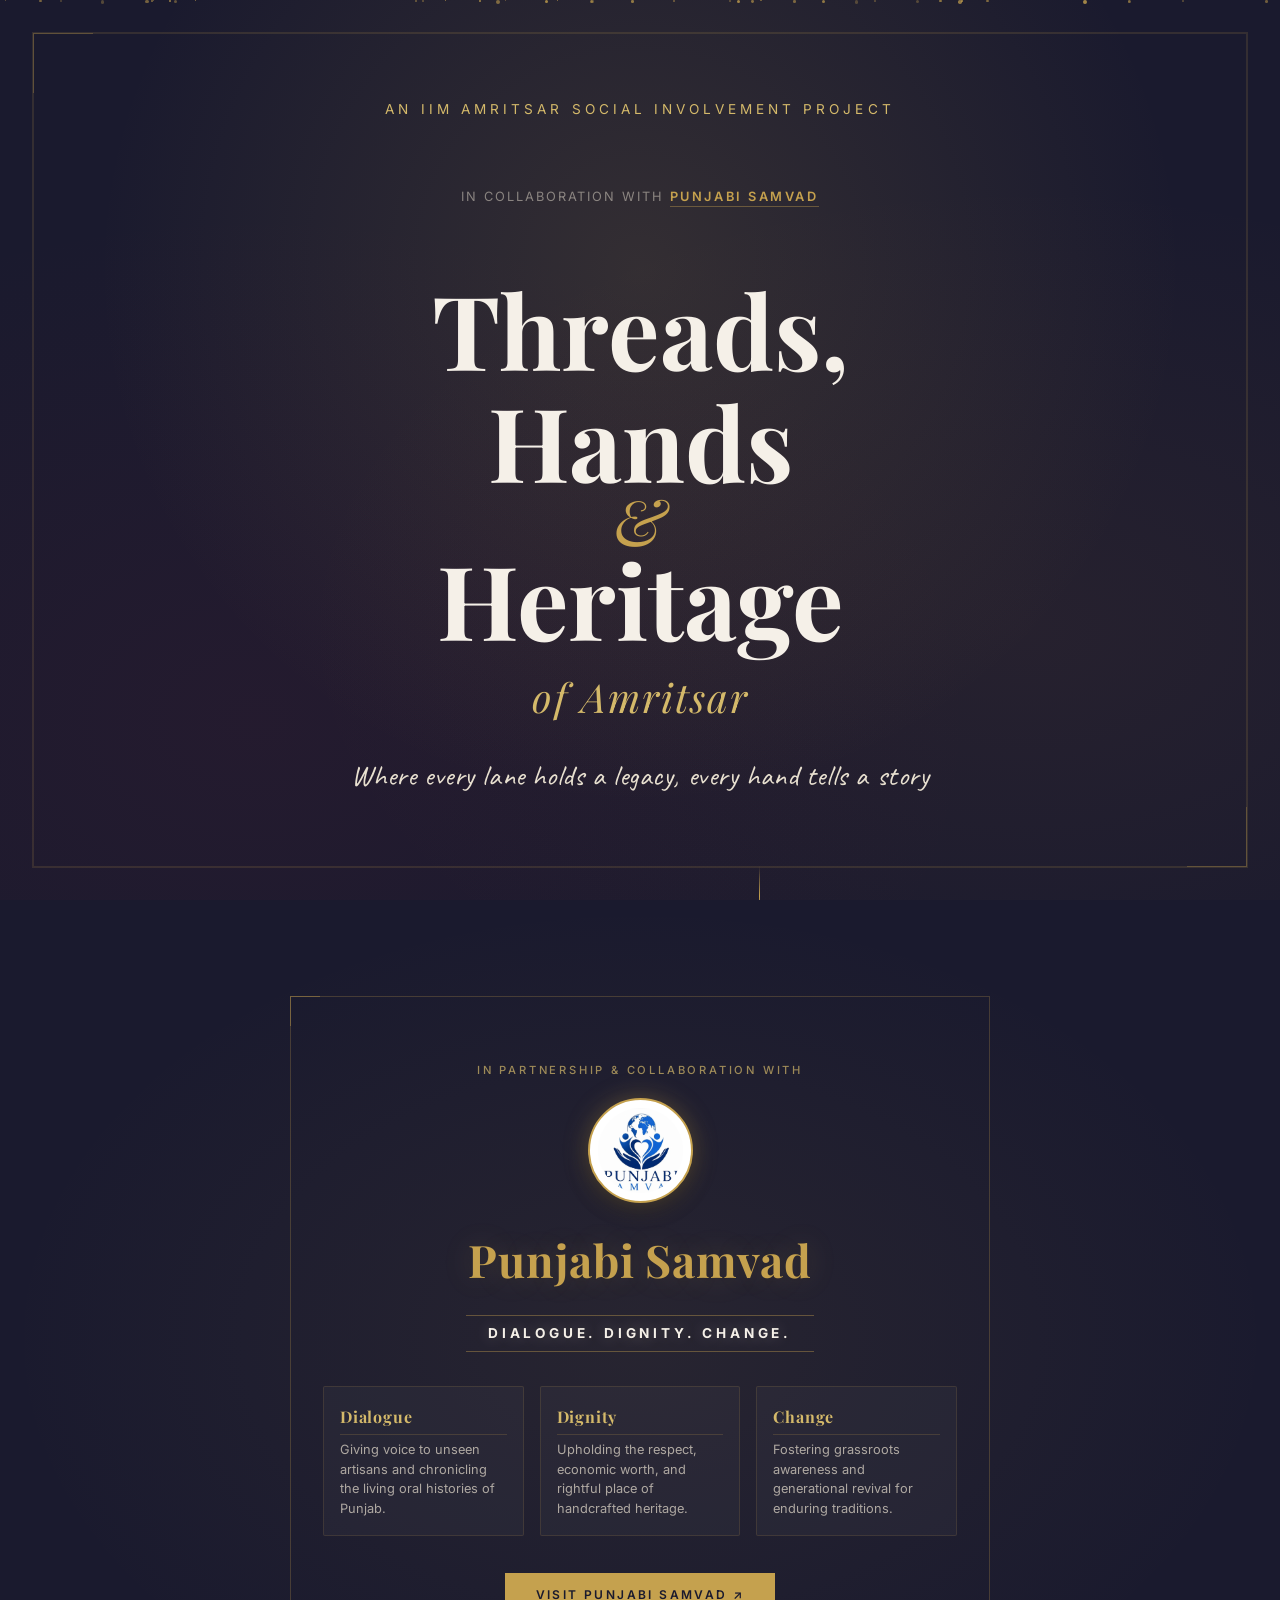
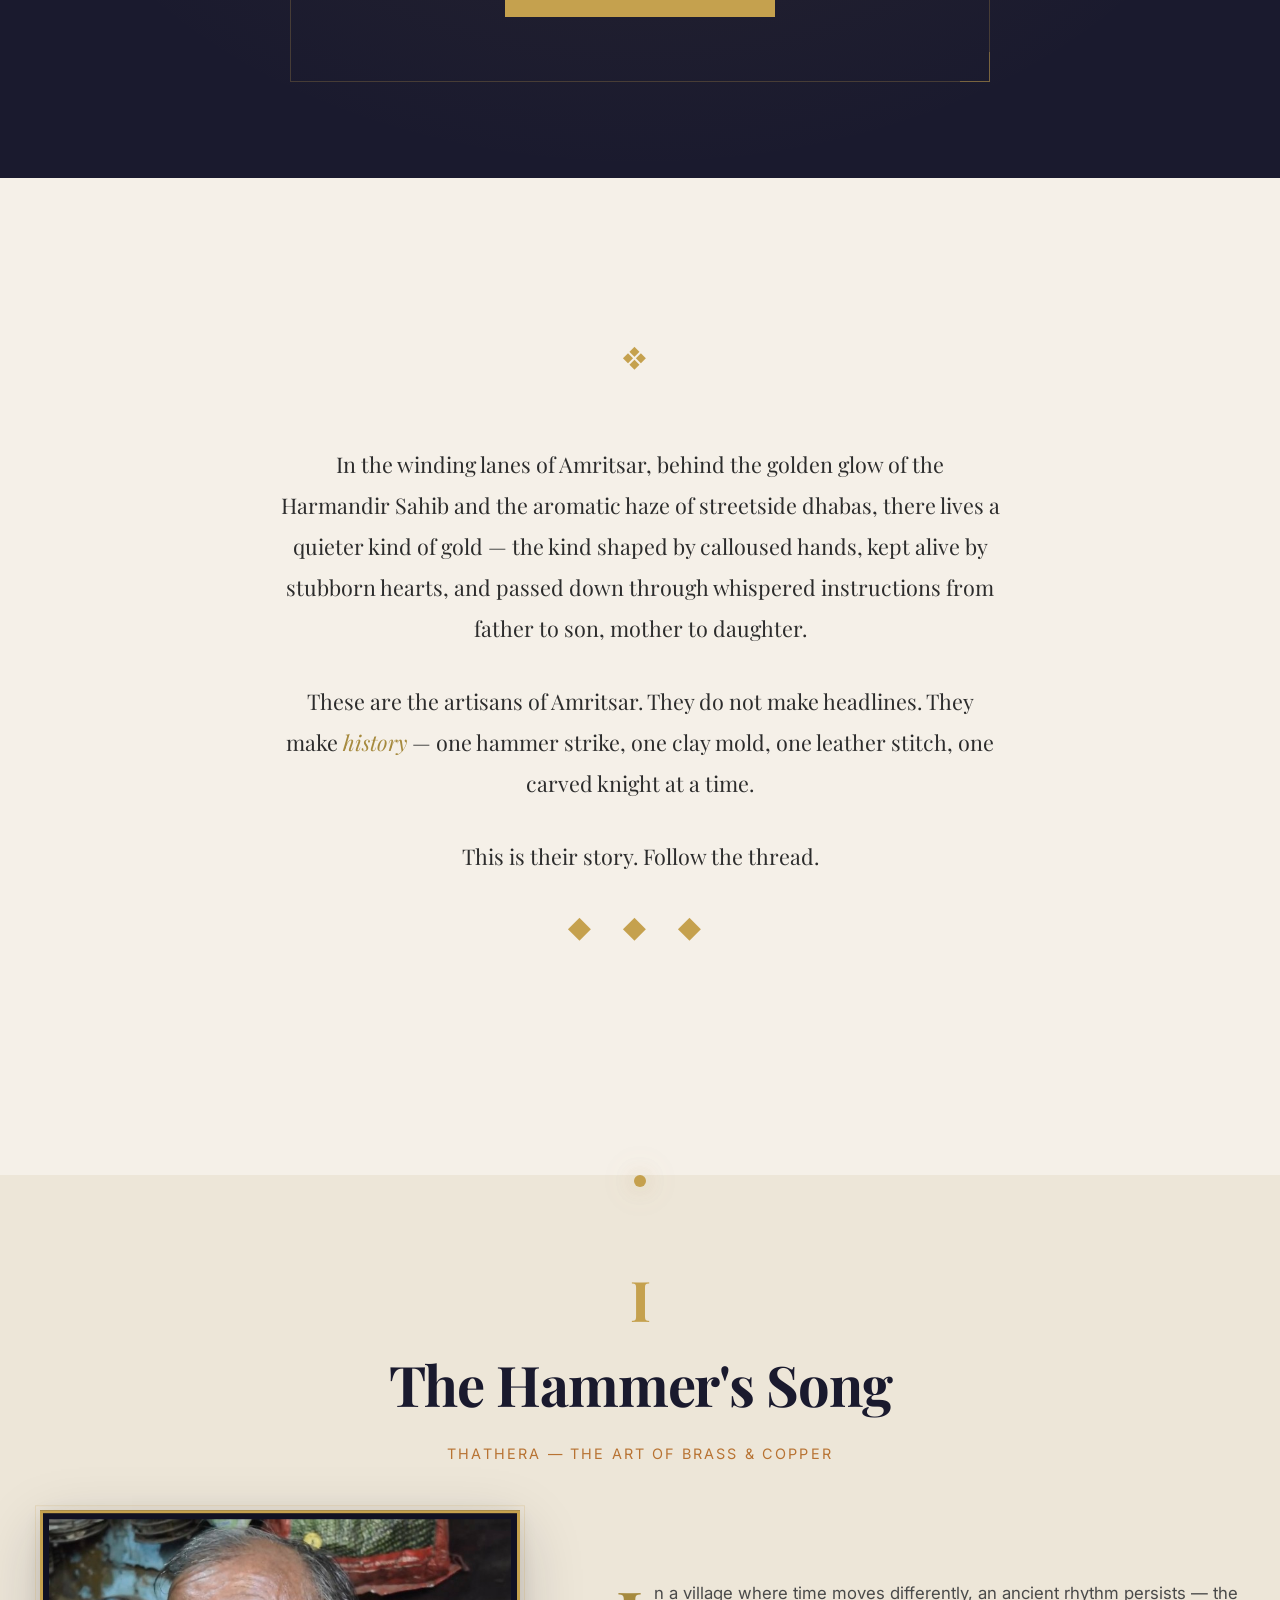
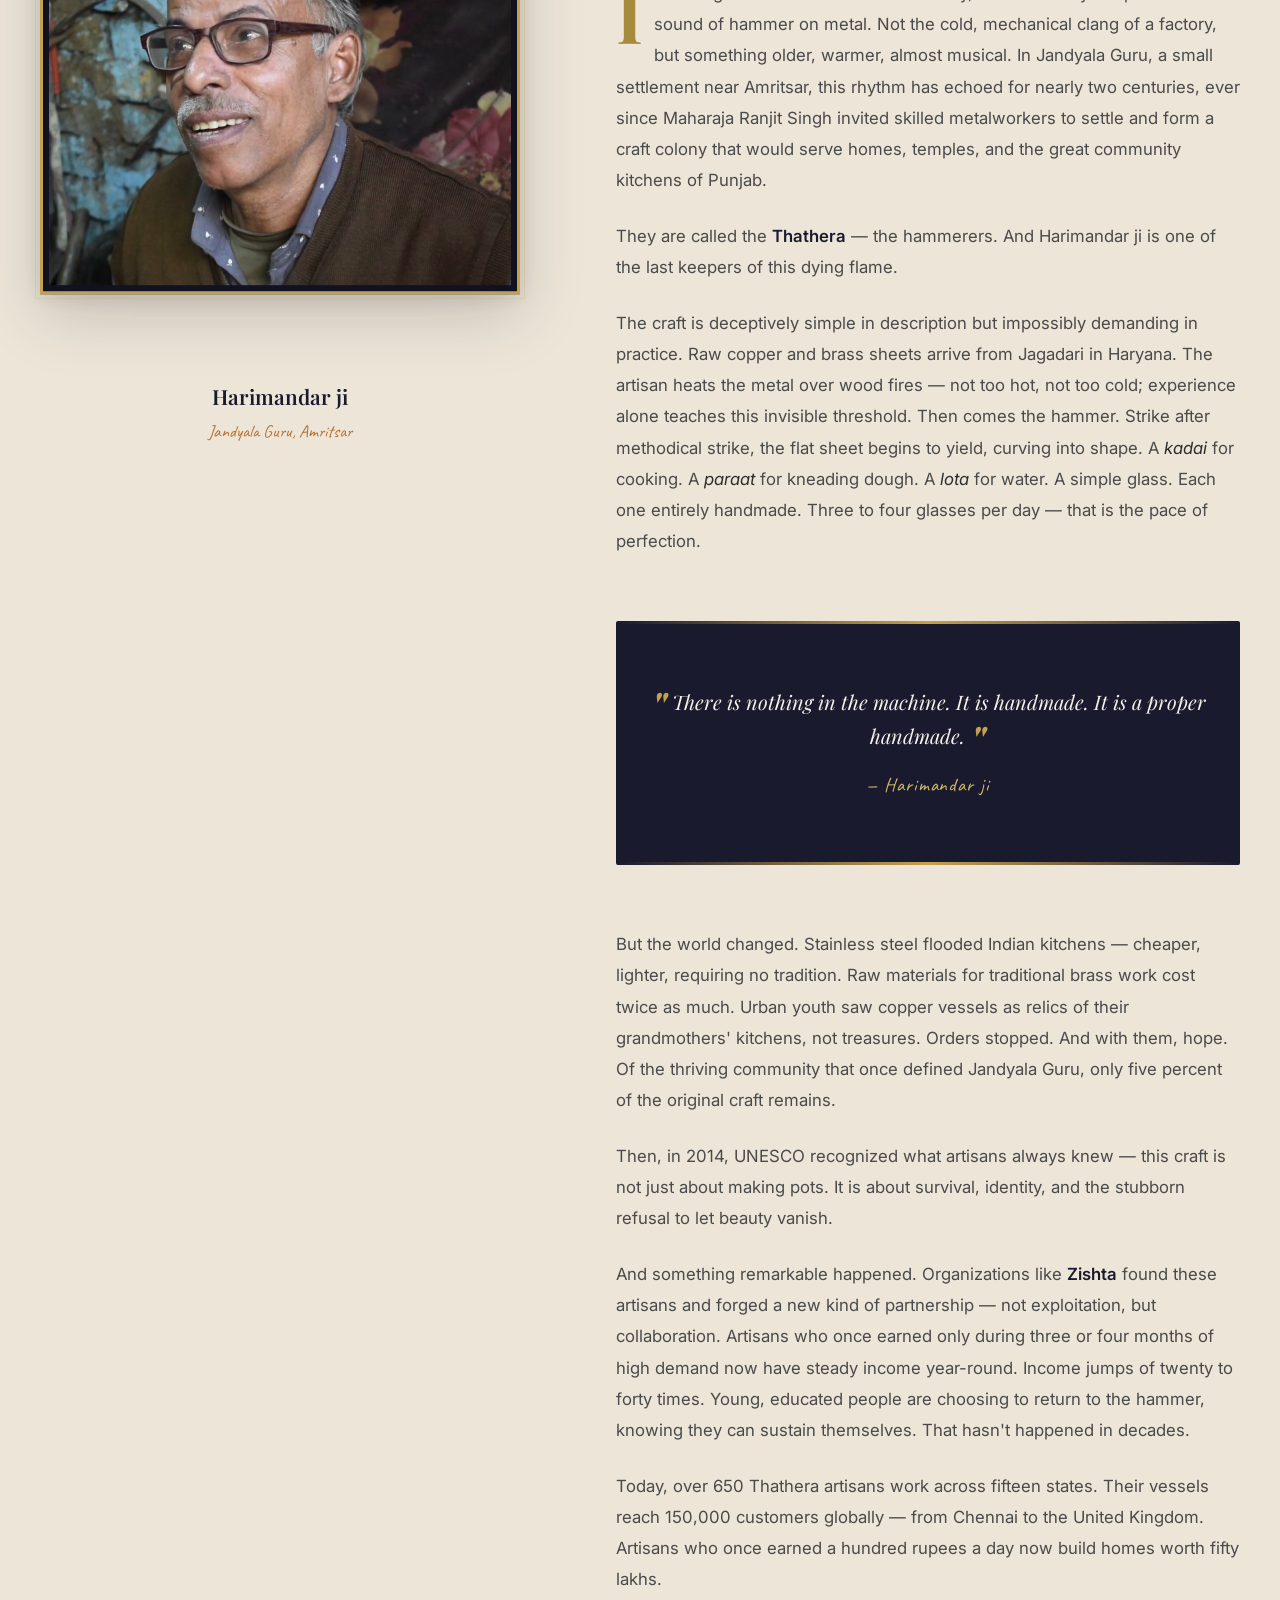
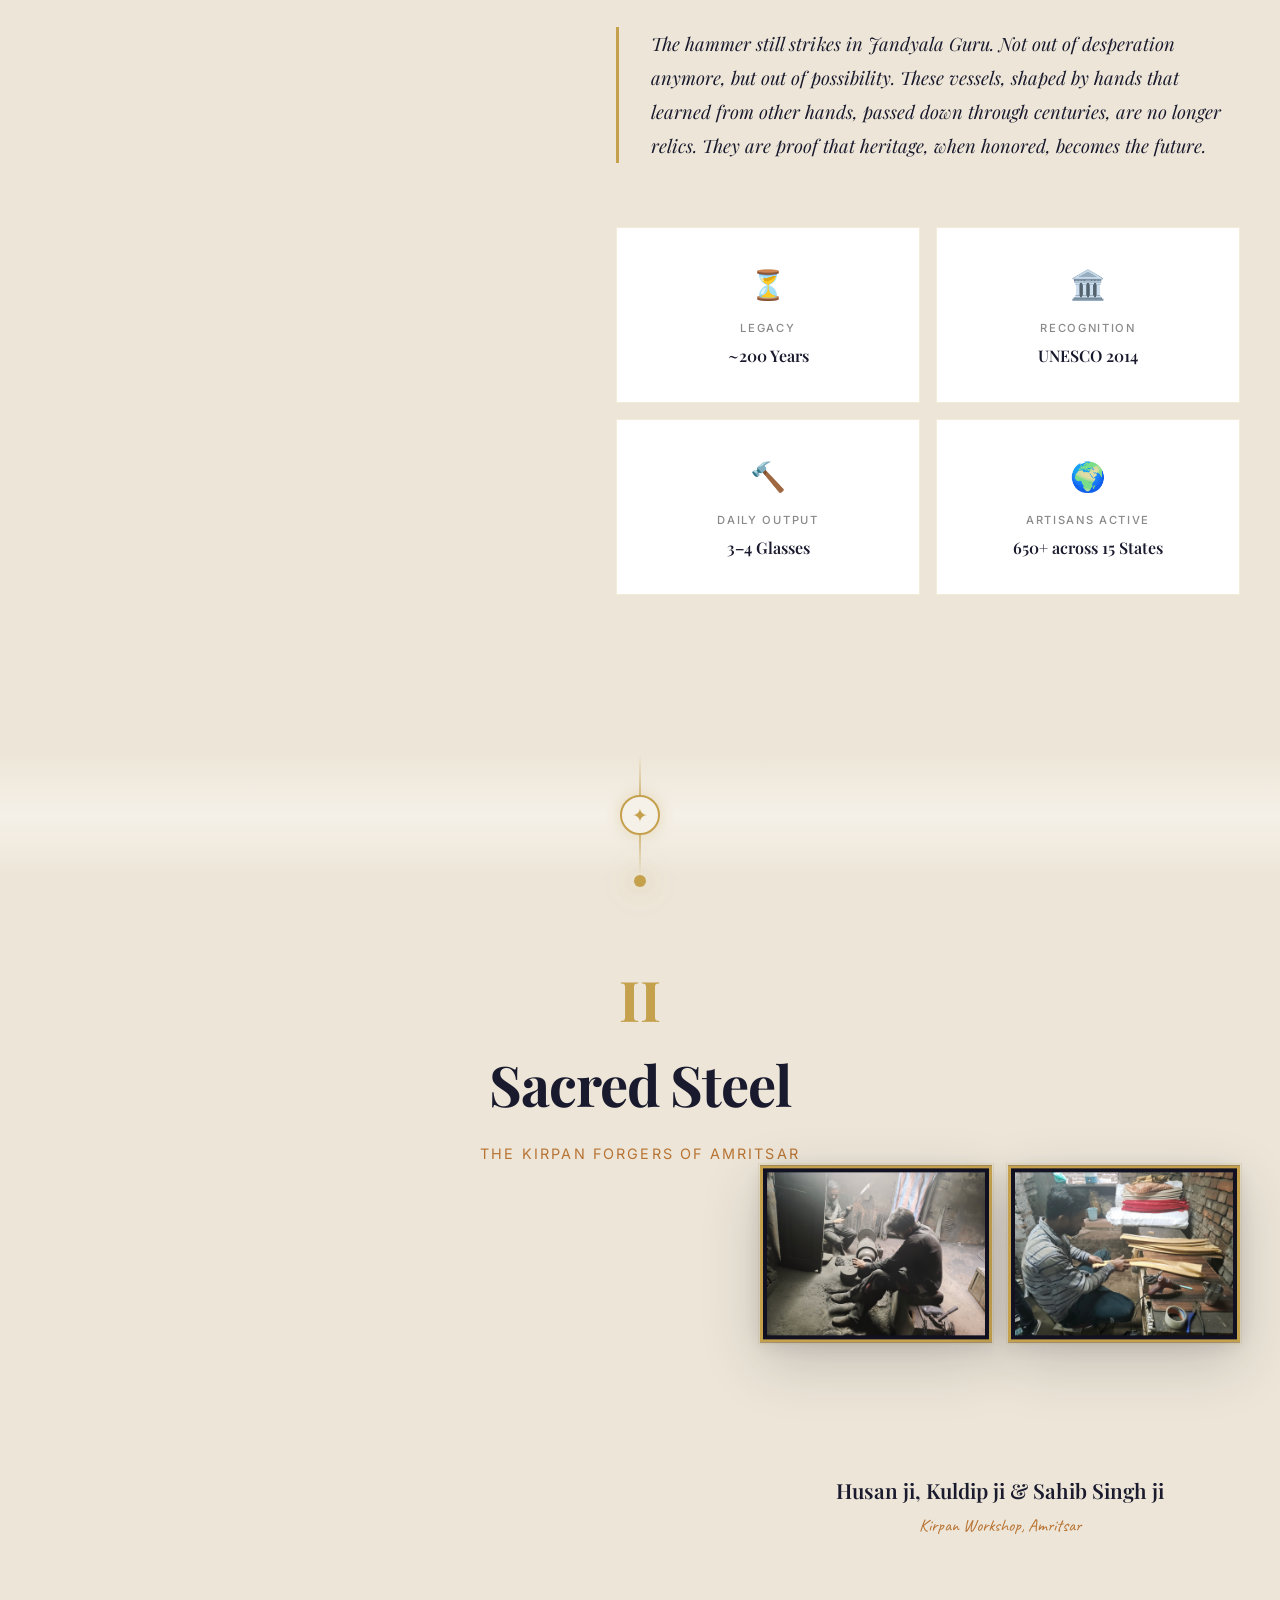
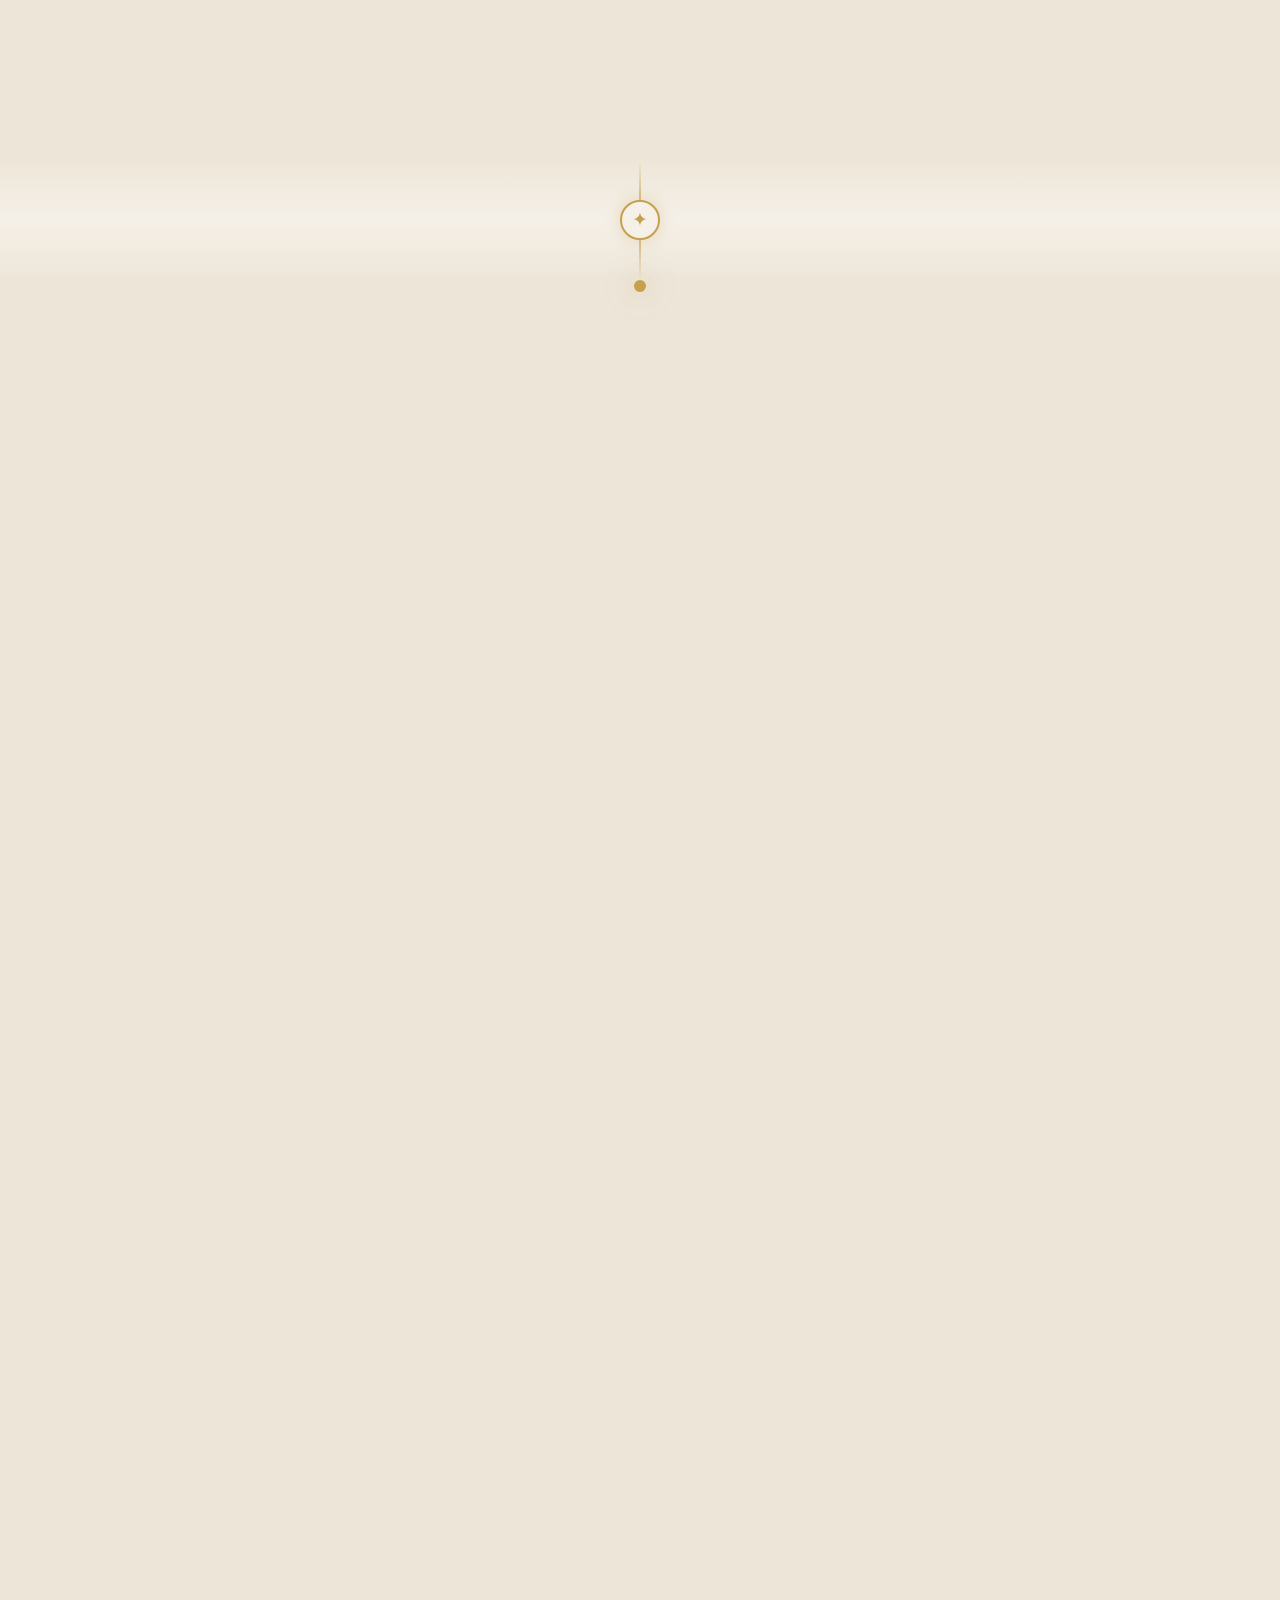
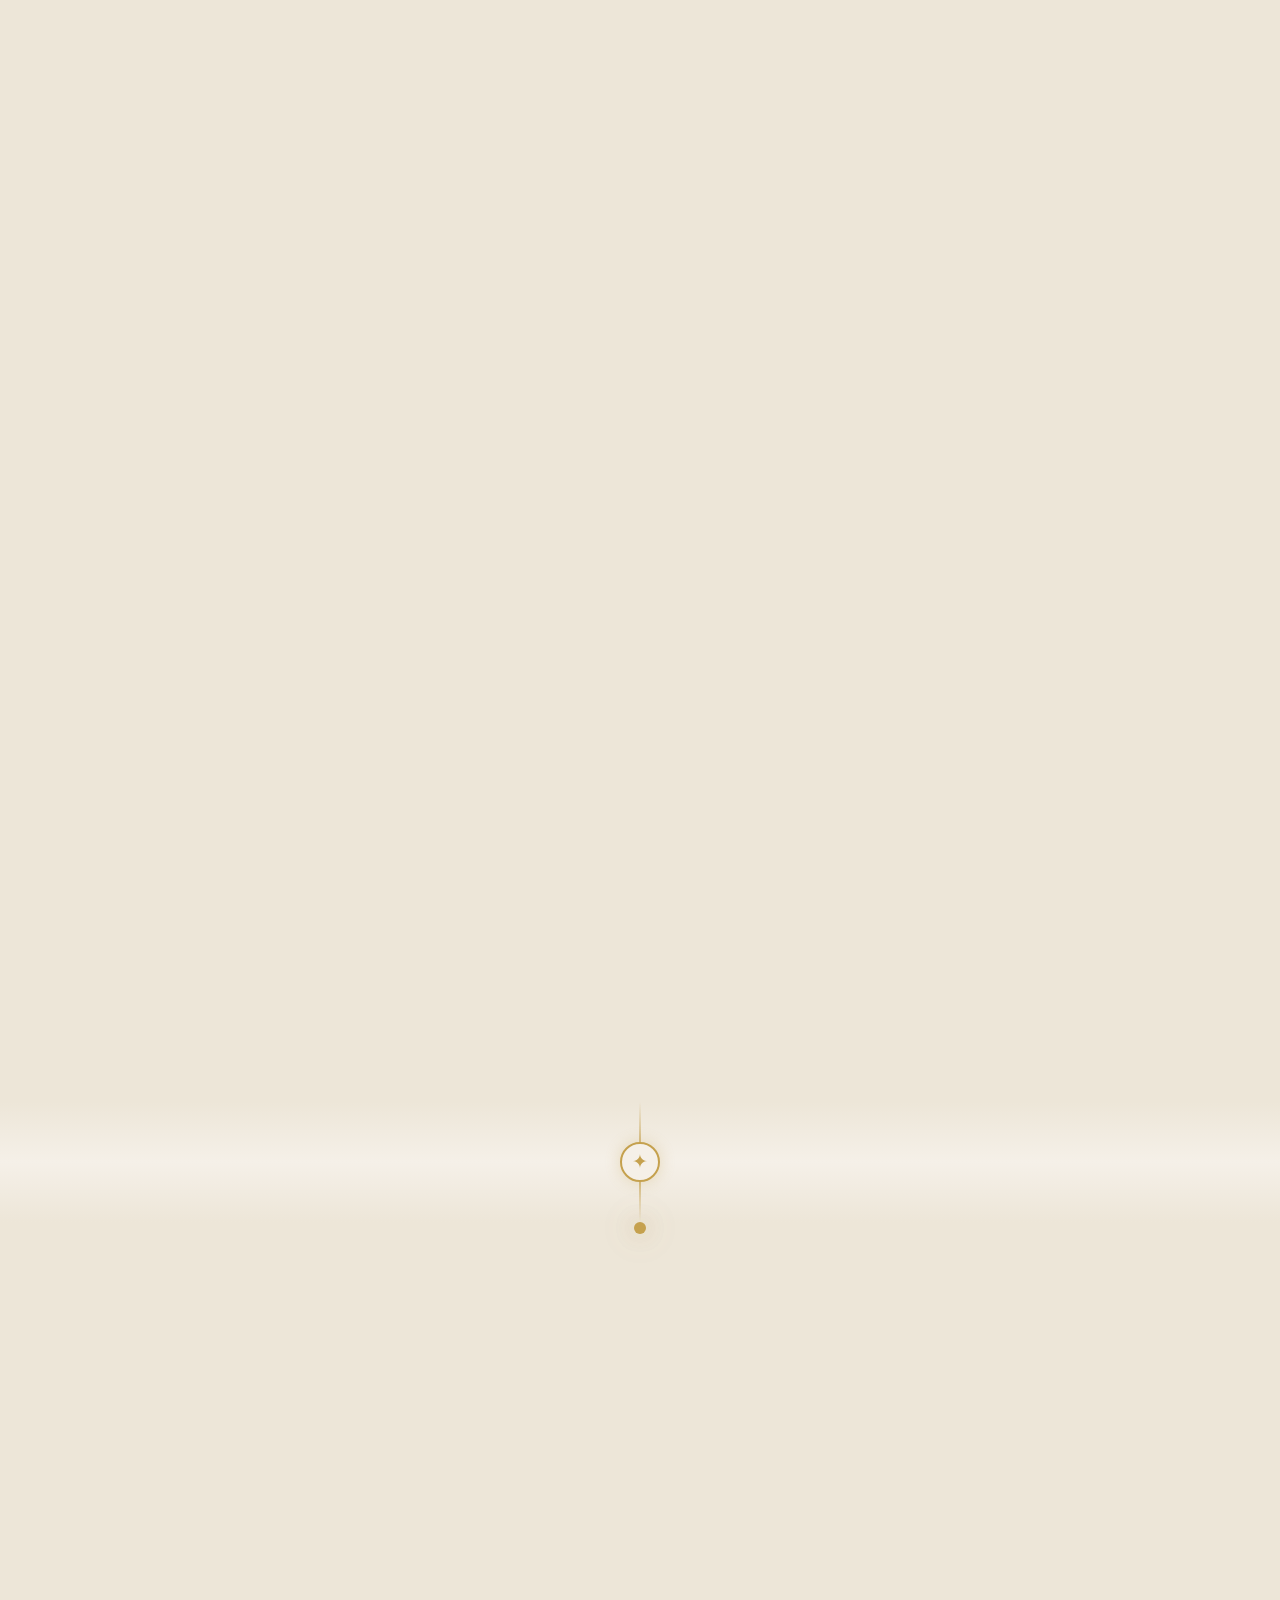
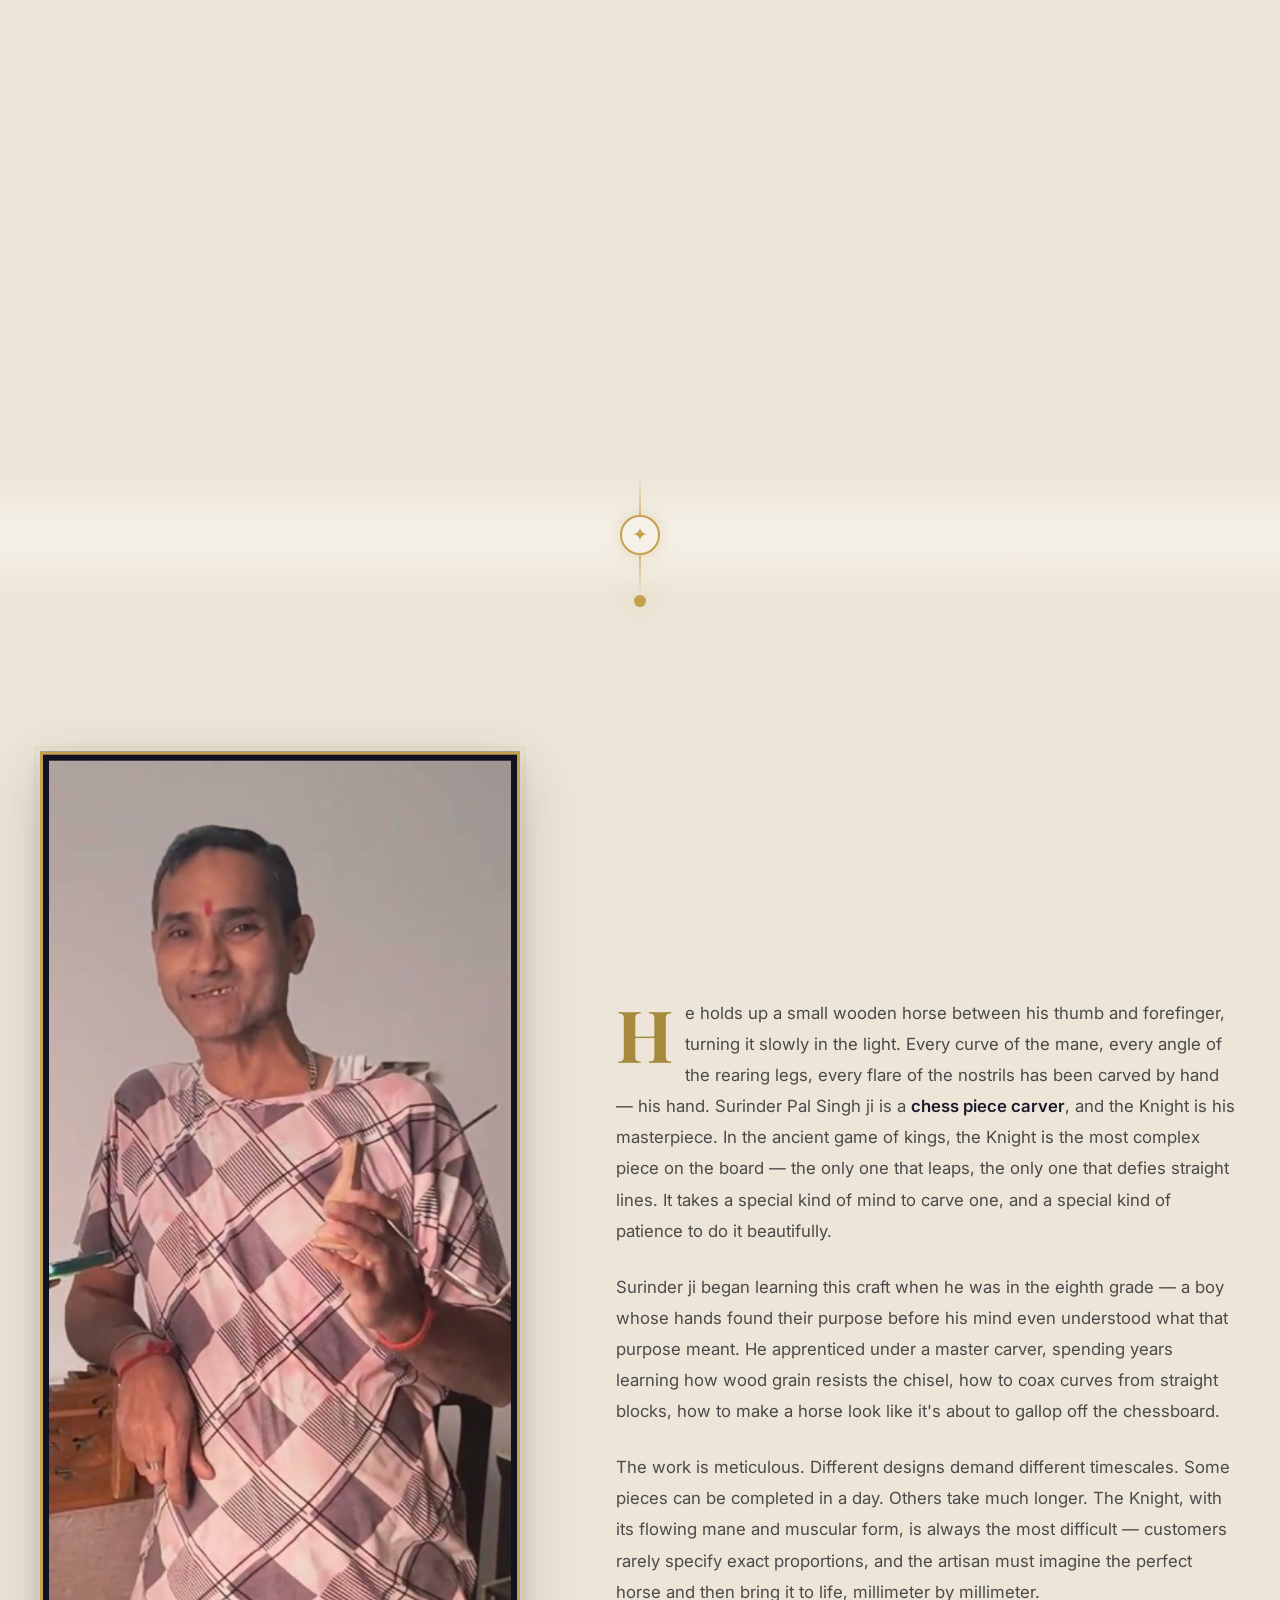
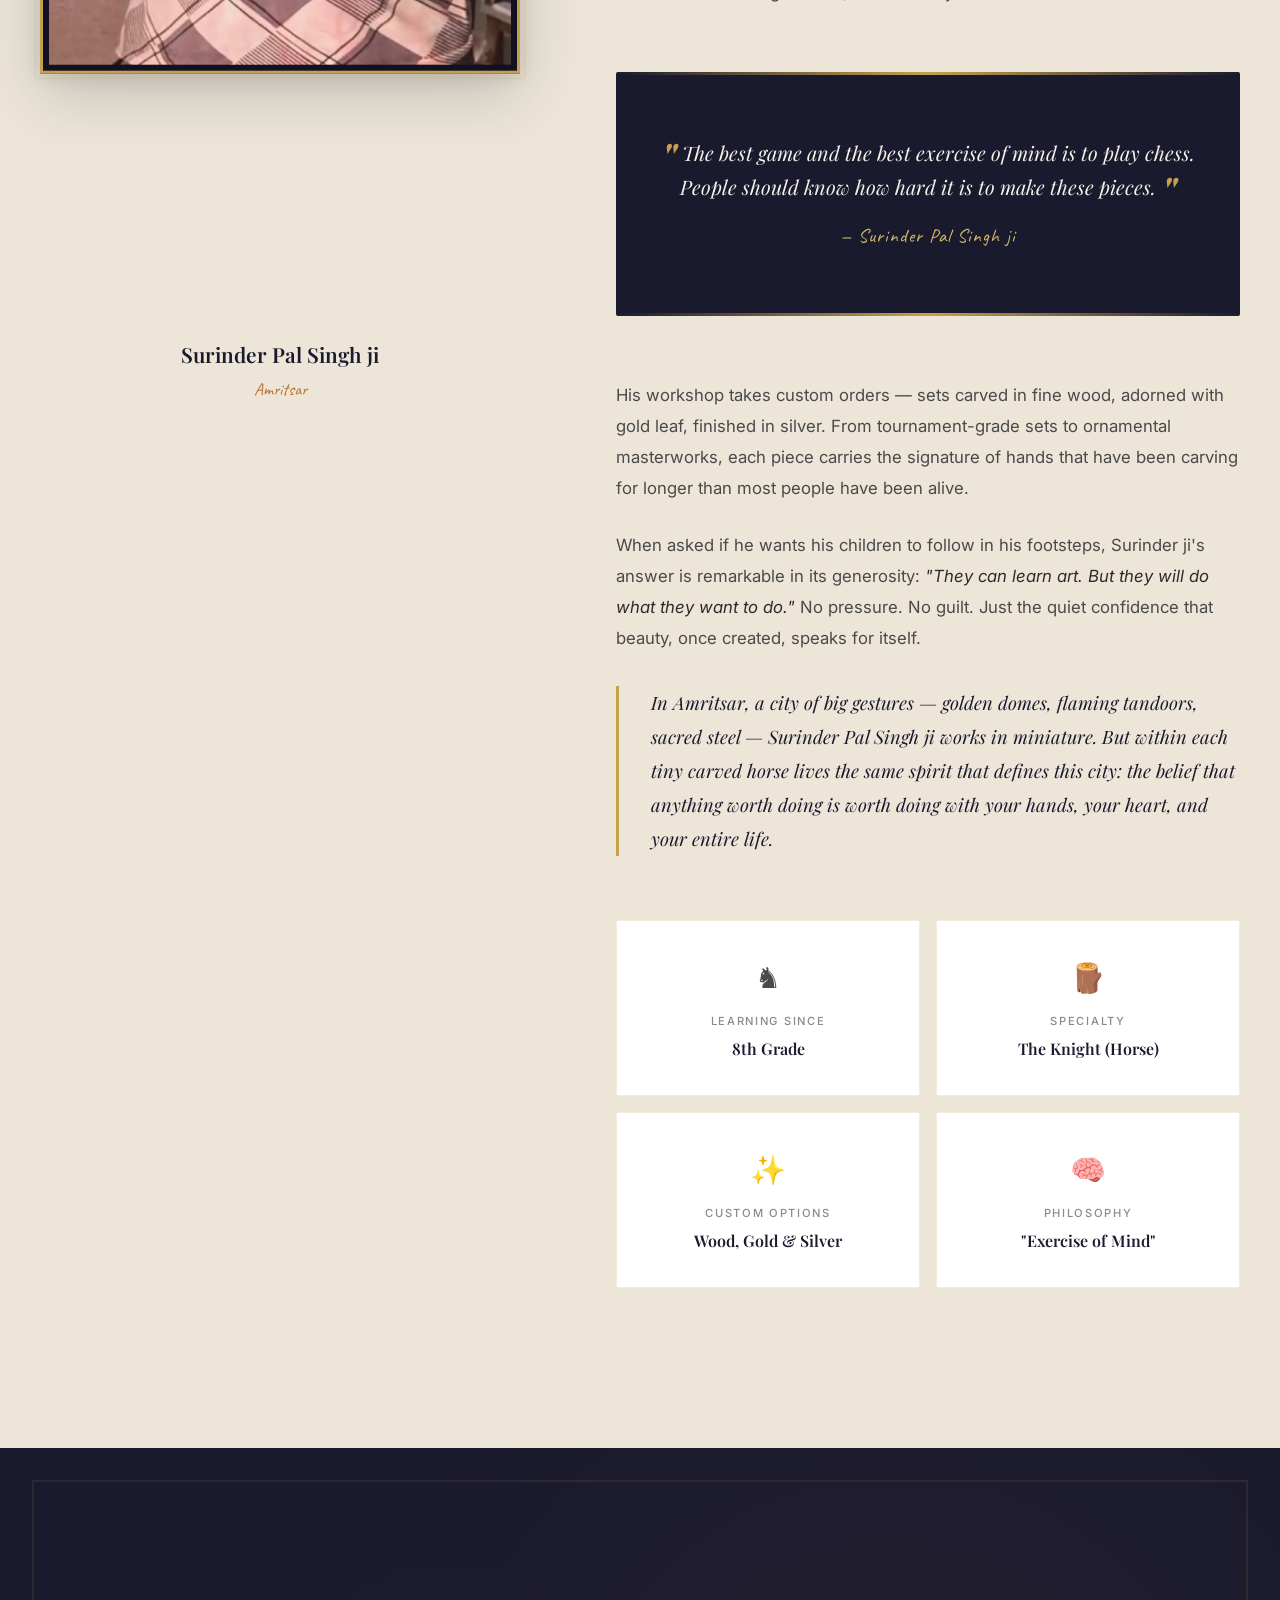
==== commit b6fbf5e6: "feat: integrate Punjabi Samvad logo & 'Dialogue. Dignity. Change.' philosophy - Added Punjabi Samvad" ====
--- a/website/index.html
+++ b/website/index.html
@@ -68,9 +68,31 @@
     <section class="collab-banner" id="collabBanner">
         <div class="collab-banner-inner reveal-up">
             <div class="collab-badge">
-                <span class="collab-badge-label">A Project In Collaboration With</span>
+                <span class="collab-badge-label">In Partnership &amp; Collaboration With</span>
+                <a href="https://punjabisamvad.com/" target="_blank" rel="noopener" class="collab-logo-link" title="Visit Punjabi Samvad">
+                    <img src="images/punjabi-samvad-logo.webp" alt="Punjabi Samvad Logo" class="collab-logo-img">
+                </a>
                 <a href="https://punjabisamvad.com/" target="_blank" rel="noopener" class="collab-ngo-name">Punjabi Samvad</a>
-                <span class="collab-badge-tagline">Preserving Punjab's cultural heritage through community action</span>
+                
+                <div class="collab-philosophy-wrap">
+                    <span class="collab-philosophy">DIALOGUE. DIGNITY. CHANGE.</span>
+                </div>
+
+                <div class="collab-pillars">
+                    <div class="collab-pillar">
+                        <span class="pillar-keyword">Dialogue</span>
+                        <p class="pillar-text">Giving voice to unseen artisans and chronicling the living oral histories of Punjab.</p>
+                    </div>
+                    <div class="collab-pillar">
+                        <span class="pillar-keyword">Dignity</span>
+                        <p class="pillar-text">Upholding the respect, economic worth, and rightful place of handcrafted heritage.</p>
+                    </div>
+                    <div class="collab-pillar">
+                        <span class="pillar-keyword">Change</span>
+                        <p class="pillar-text">Fostering grassroots awareness and generational revival for enduring traditions.</p>
+                    </div>
+                </div>
+
                 <a href="https://punjabisamvad.com/" target="_blank" rel="noopener" class="collab-visit-btn">Visit Punjabi Samvad ↗</a>
             </div>
         </div>
@@ -570,7 +592,11 @@
             <div class="footer-ngo-partner">
                 <div class="footer-ngo-badge">
                     <span class="ngo-partner-label">In Collaboration With</span>
+                    <a href="https://punjabisamvad.com/" target="_blank" rel="noopener" class="footer-logo-link" title="Visit Punjabi Samvad">
+                        <img src="images/punjabi-samvad-logo.webp" alt="Punjabi Samvad Logo" class="footer-ngo-logo">
+                    </a>
                     <a href="https://punjabisamvad.com/" target="_blank" rel="noopener" class="ngo-partner-name">Punjabi Samvad</a>
+                    <span class="ngo-philosophy">DIALOGUE. DIGNITY. CHANGE.</span>
                     <p class="ngo-partner-desc">A non-governmental organization dedicated to preserving and promoting the rich cultural, linguistic, and artistic heritage of Punjab through community engagement, documentation, and grassroots action.</p>
                     <a href="https://punjabisamvad.com/" target="_blank" rel="noopener" class="ngo-partner-link">punjabisamvad.com ↗</a>
                 </div>
--- a/website/styles.css
+++ b/website/styles.css
@@ -346,6 +346,27 @@
     opacity: 0.7;
 }
 
+.collab-logo-link {
+    display: inline-block;
+    margin: 0.3rem 0;
+    transition: transform 0.3s ease;
+}
+
+.collab-logo-link:hover {
+    transform: scale(1.05);
+}
+
+.collab-logo-img {
+    width: 105px;
+    height: 105px;
+    object-fit: contain;
+    background: #ffffff;
+    border-radius: 50%;
+    padding: 8px;
+    border: 2px solid var(--gold);
+    box-shadow: 0 0 25px rgba(197, 161, 78, 0.35), 0 8px 20px rgba(0, 0, 0, 0.3);
+}
+
 .collab-ngo-name {
     font-family: var(--font-serif);
     font-size: clamp(1.8rem, 4vw, 2.8rem);
@@ -362,12 +383,64 @@
     text-shadow: 0 0 40px rgba(197, 161, 78, 0.4);
 }
 
-.collab-badge-tagline {
-    font-family: var(--font-hand);
-    font-size: 1.15rem;
-    color: var(--text-on-dark);
-    opacity: 0.6;
-    max-width: 400px;
+.collab-philosophy-wrap {
+    margin: 0.2rem 0 0.8rem 0;
+}
+
+.collab-philosophy {
+    font-family: var(--font-sans);
+    font-size: 0.85rem;
+    font-weight: 700;
+    letter-spacing: 0.28em;
+    color: var(--ivory);
+    text-transform: uppercase;
+    display: inline-block;
+    padding: 0.35rem 1.4rem;
+    border-top: 1px solid rgba(197, 161, 78, 0.4);
+    border-bottom: 1px solid rgba(197, 161, 78, 0.4);
+    text-shadow: 0 0 15px rgba(232, 224, 208, 0.3);
+}
+
+.collab-pillars {
+    display: grid;
+    grid-template-columns: repeat(3, 1fr);
+    gap: var(--space-sm);
+    margin: 0.5rem 0 1rem 0;
+    max-width: 680px;
+    text-align: left;
+}
+
+.collab-pillar {
+    background: rgba(255, 255, 255, 0.03);
+    border: 1px solid rgba(197, 161, 78, 0.15);
+    padding: var(--space-sm);
+    border-radius: 2px;
+    transition: all 0.3s ease;
+}
+
+.collab-pillar:hover {
+    border-color: rgba(197, 161, 78, 0.4);
+    background: rgba(197, 161, 78, 0.06);
+    transform: translateY(-2px);
+}
+
+.pillar-keyword {
+    display: block;
+    font-family: var(--font-serif);
+    font-size: 1rem;
+    font-weight: 700;
+    color: var(--gold-light);
+    margin-bottom: 0.3rem;
+    letter-spacing: 0.05em;
+    border-bottom: 1px solid rgba(197, 161, 78, 0.2);
+    padding-bottom: 0.2rem;
+}
+
+.pillar-text {
+    font-size: 0.8rem;
+    line-height: 1.55;
+    color: rgba(232, 224, 208, 0.7);
+    margin: 0;
 }
 
 .collab-visit-btn {
@@ -944,6 +1017,27 @@
     max-width: 600px;
 }
 
+.footer-logo-link {
+    display: inline-block;
+    transition: transform 0.3s ease;
+    margin: 0.2rem 0;
+}
+
+.footer-logo-link:hover {
+    transform: scale(1.05);
+}
+
+.footer-ngo-logo {
+    width: 75px;
+    height: 75px;
+    object-fit: contain;
+    background: #ffffff;
+    border-radius: 50%;
+    padding: 6px;
+    border: 2px solid var(--gold);
+    box-shadow: 0 0 20px rgba(197, 161, 78, 0.25);
+}
+
 .ngo-partner-label {
     font-family: var(--font-sans);
     font-size: 0.65rem;
@@ -966,6 +1060,19 @@
 .ngo-partner-name:hover {
     color: var(--gold-light);
     text-shadow: 0 0 30px var(--gold-glow);
+}
+
+.ngo-philosophy {
+    font-family: var(--font-sans);
+    font-size: 0.75rem;
+    font-weight: 700;
+    letter-spacing: 0.24em;
+    text-transform: uppercase;
+    color: var(--gold-light);
+    margin: 0.1rem 0 0.4rem 0;
+    opacity: 0.95;
+    border-bottom: 1px solid rgba(197, 161, 78, 0.3);
+    padding-bottom: 0.25rem;
 }
 
 .ngo-partner-desc {
@@ -1168,6 +1275,16 @@
         margin: 1rem;
     }
 
+    .collab-pillars {
+        grid-template-columns: 1fr;
+    }
+
+    .collab-philosophy {
+        font-size: 0.72rem;
+        letter-spacing: 0.18em;
+        padding: 0.3rem 0.8rem;
+    }
+
     .craft-details {
         grid-template-columns: 1fr 1fr;
         gap: var(--space-xs);
